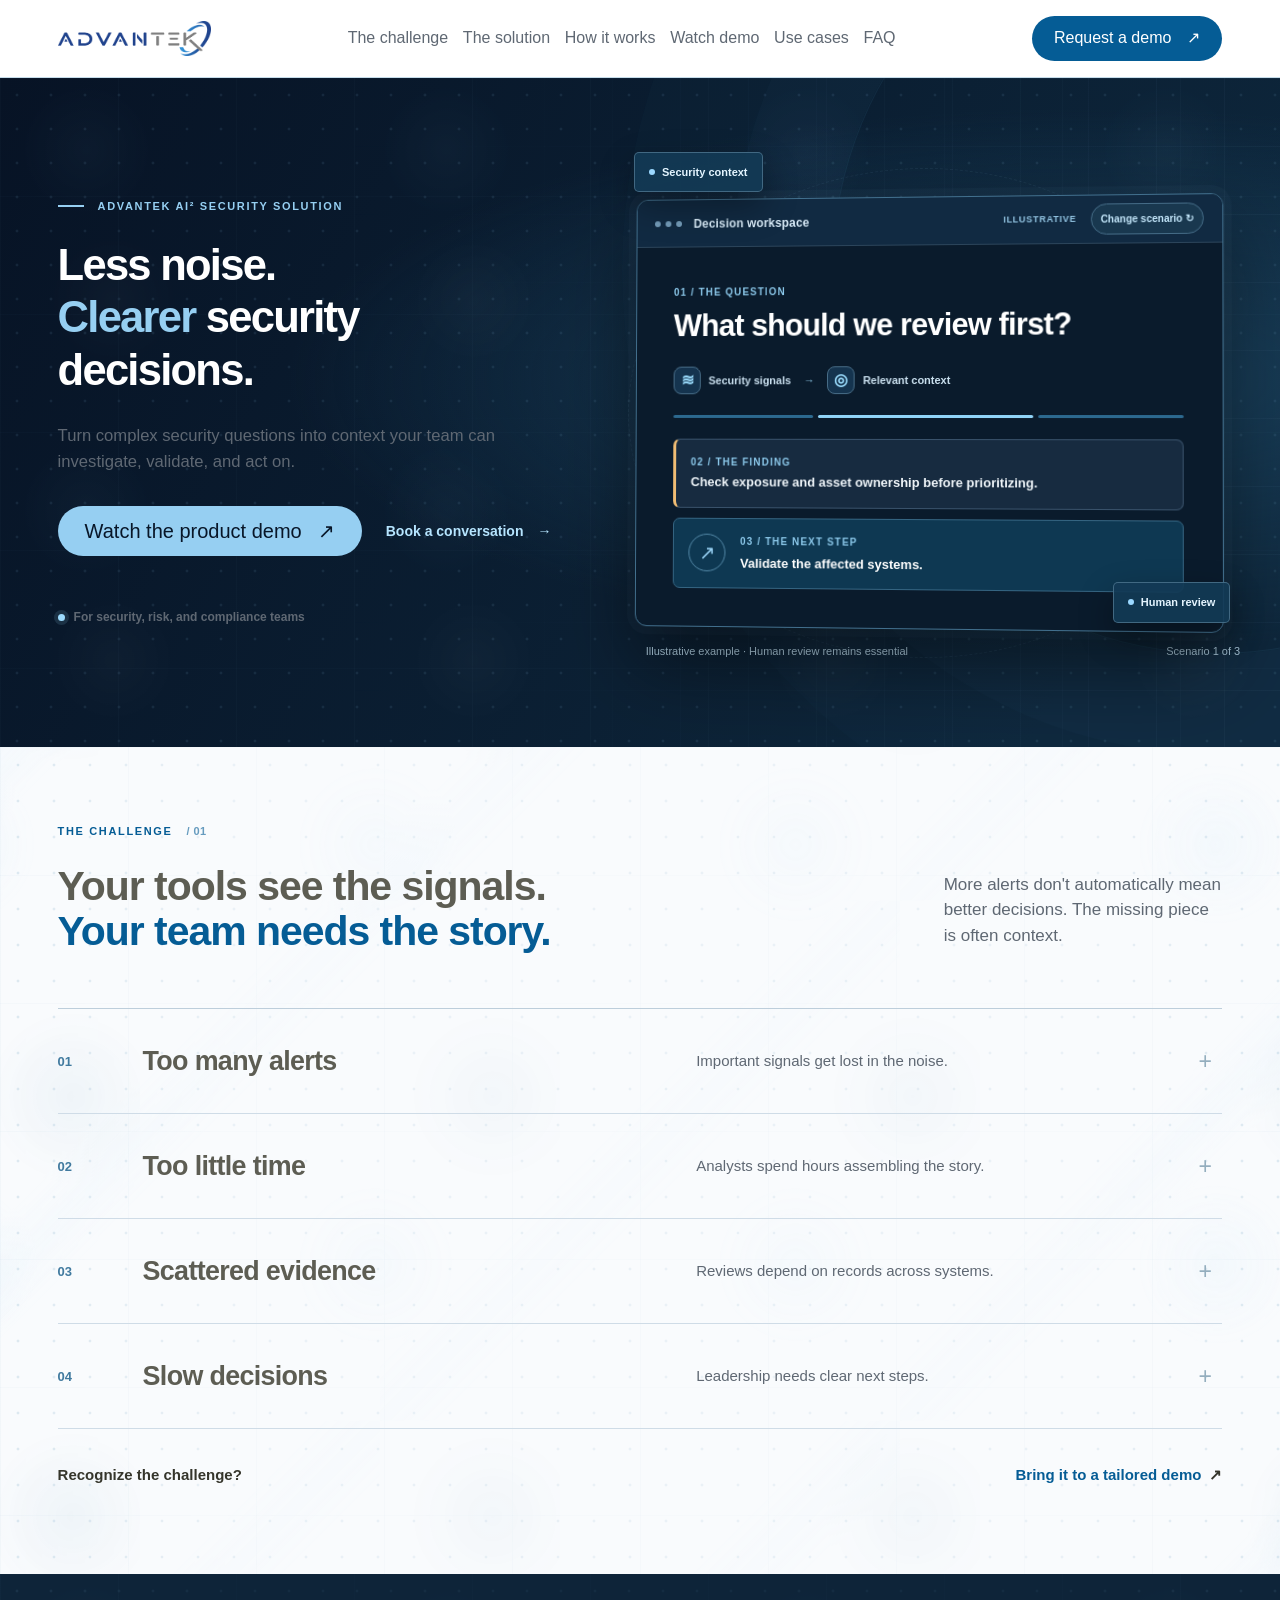
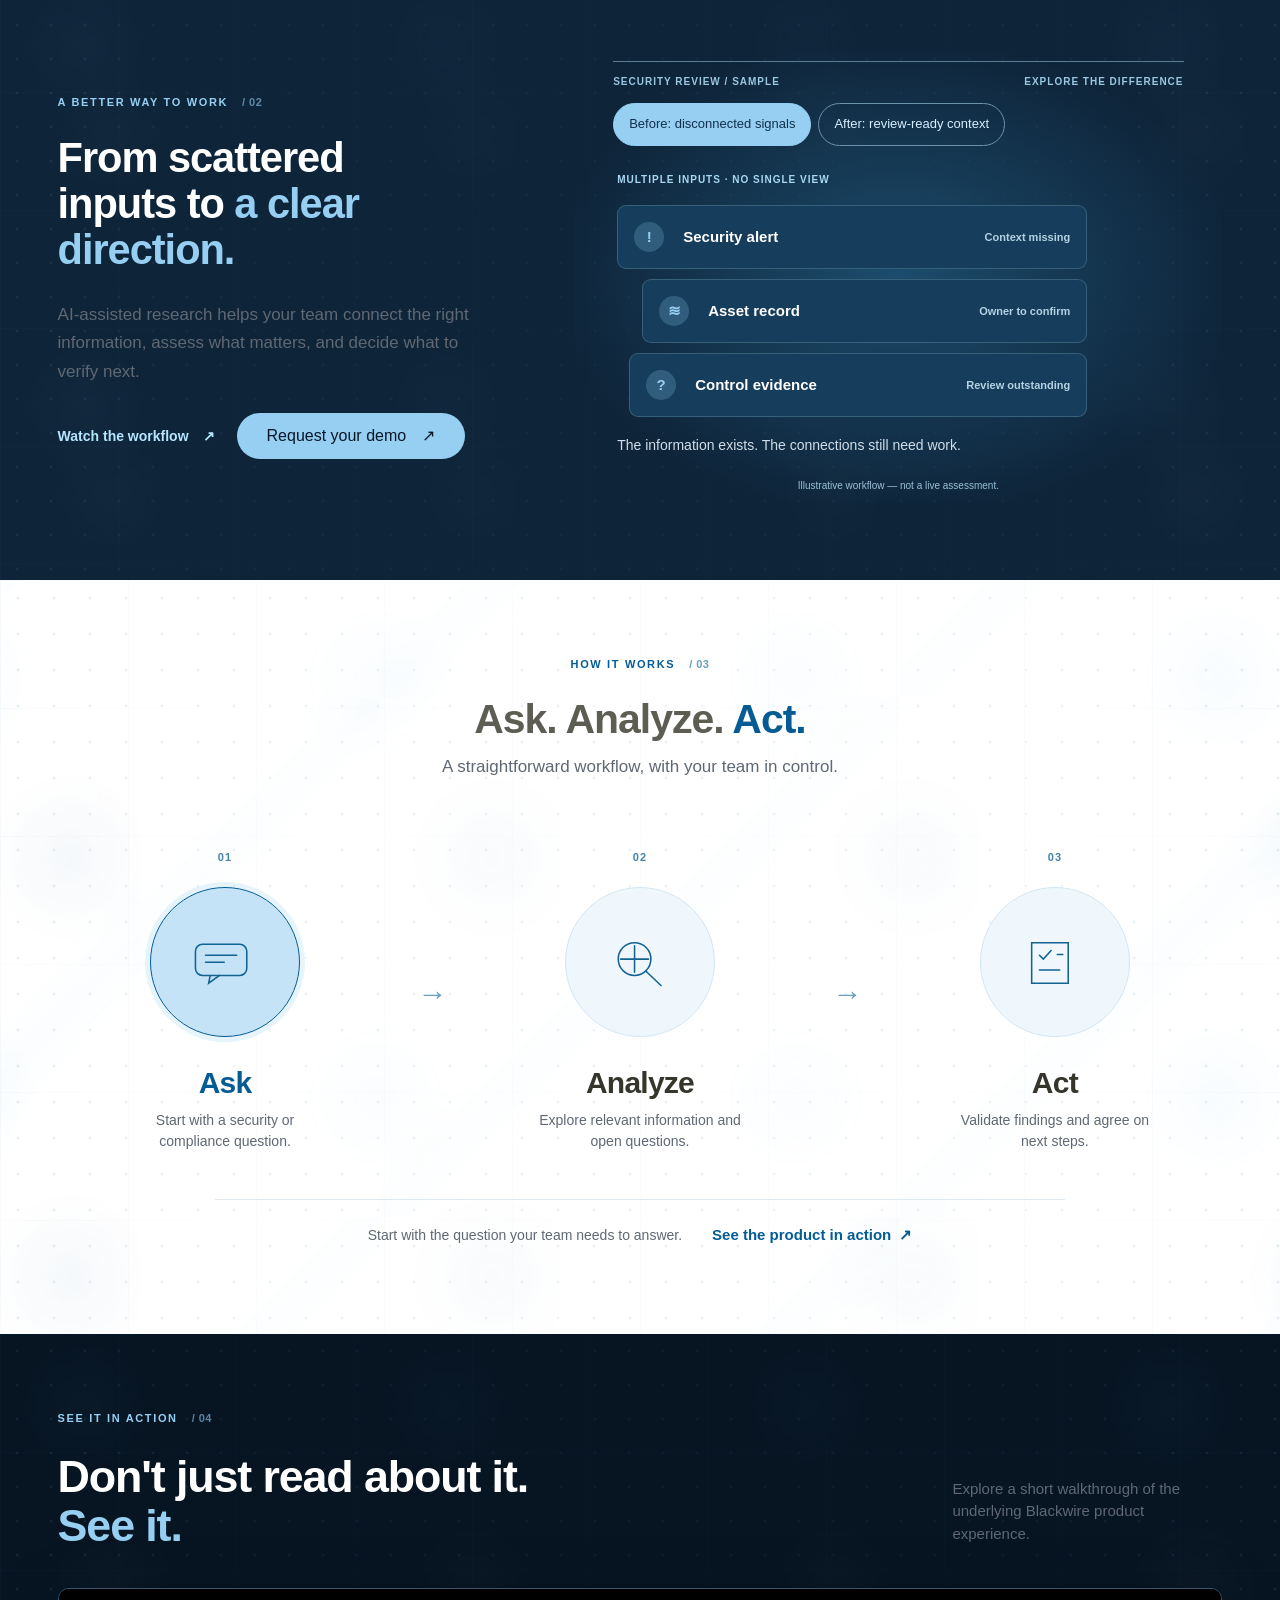
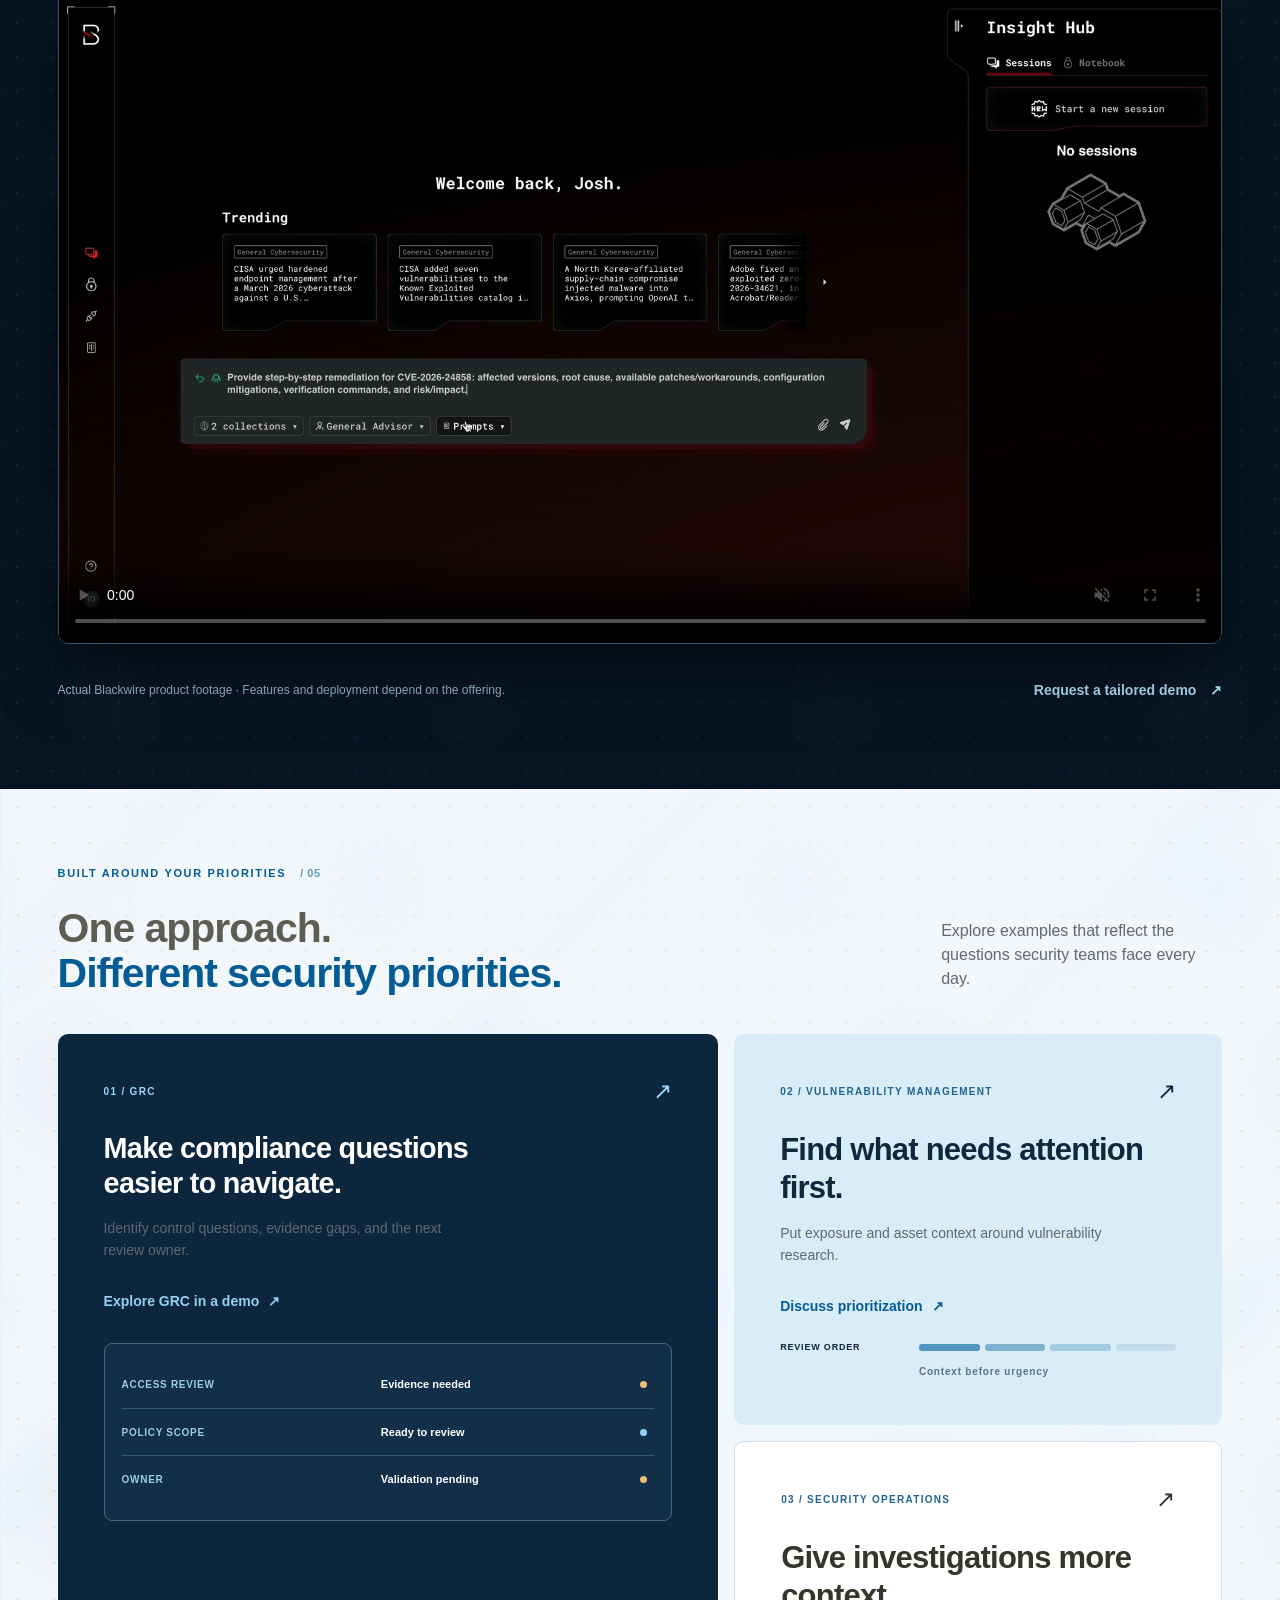
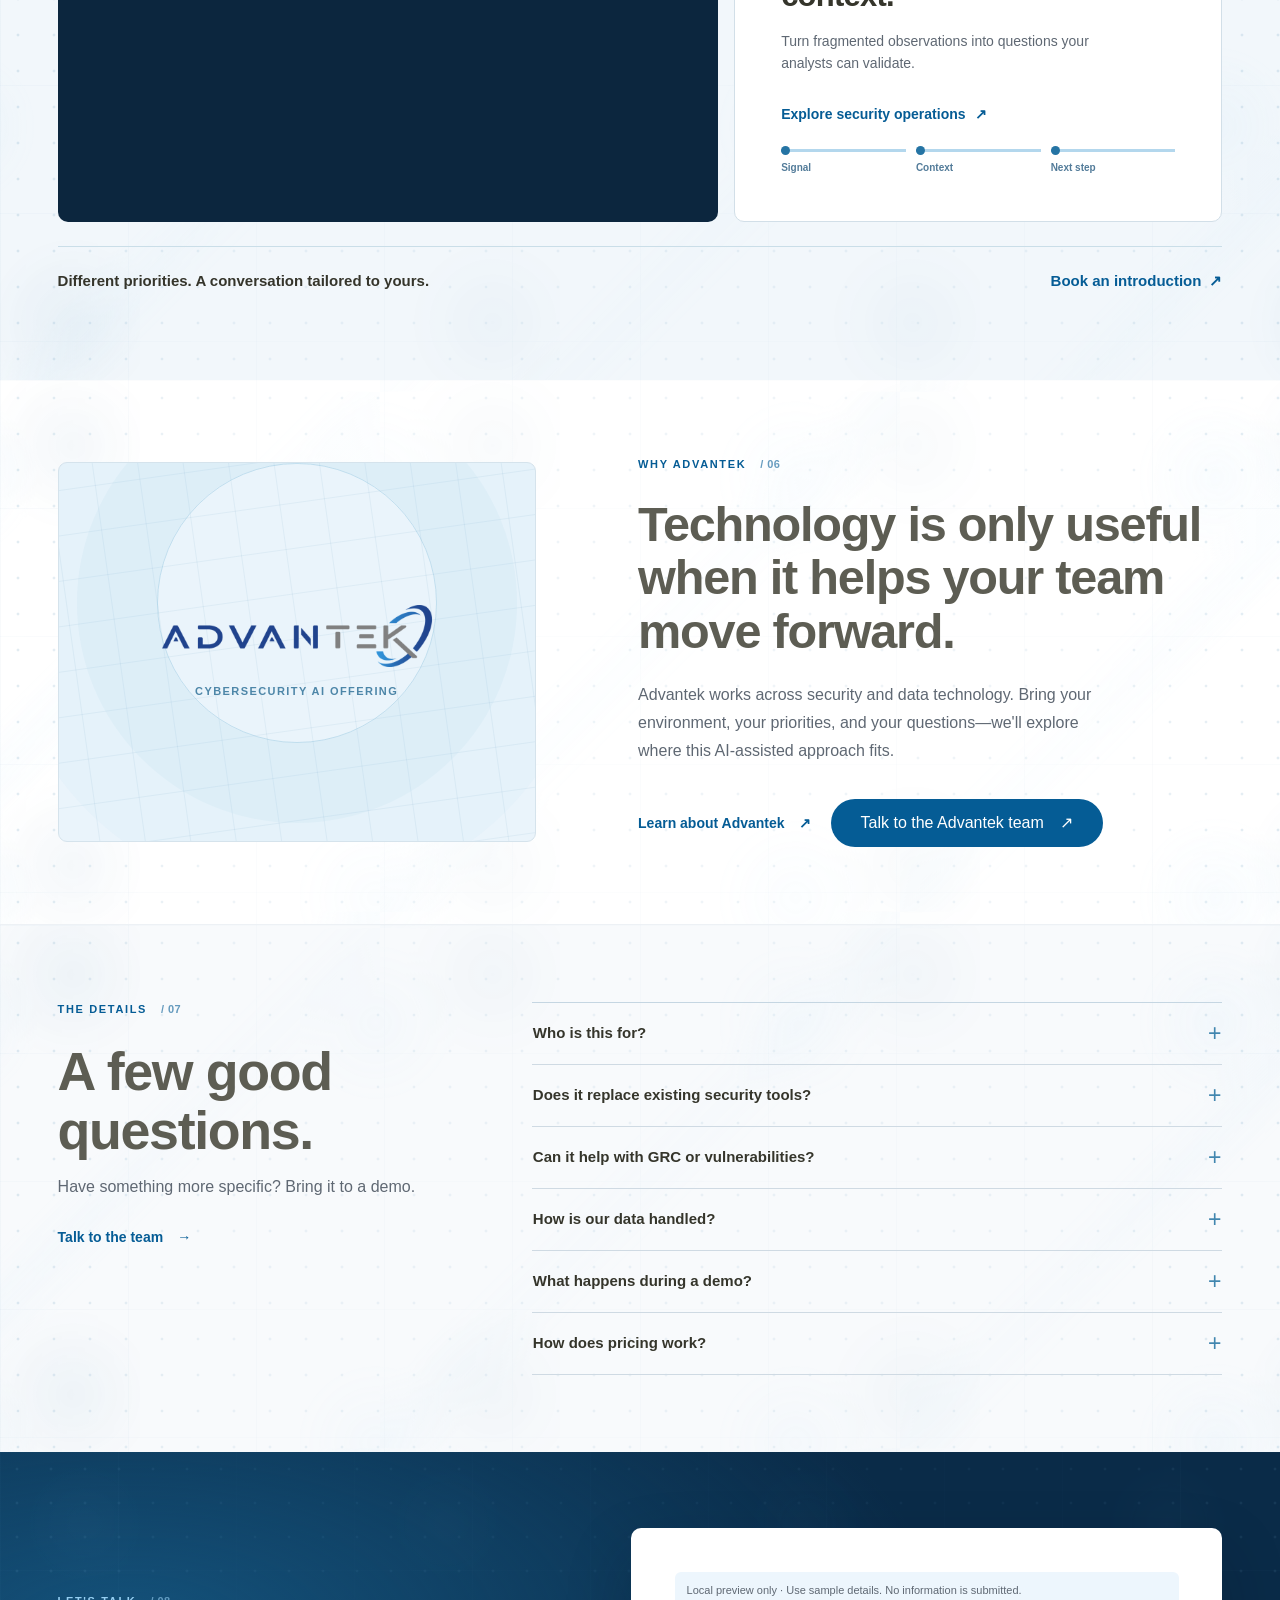
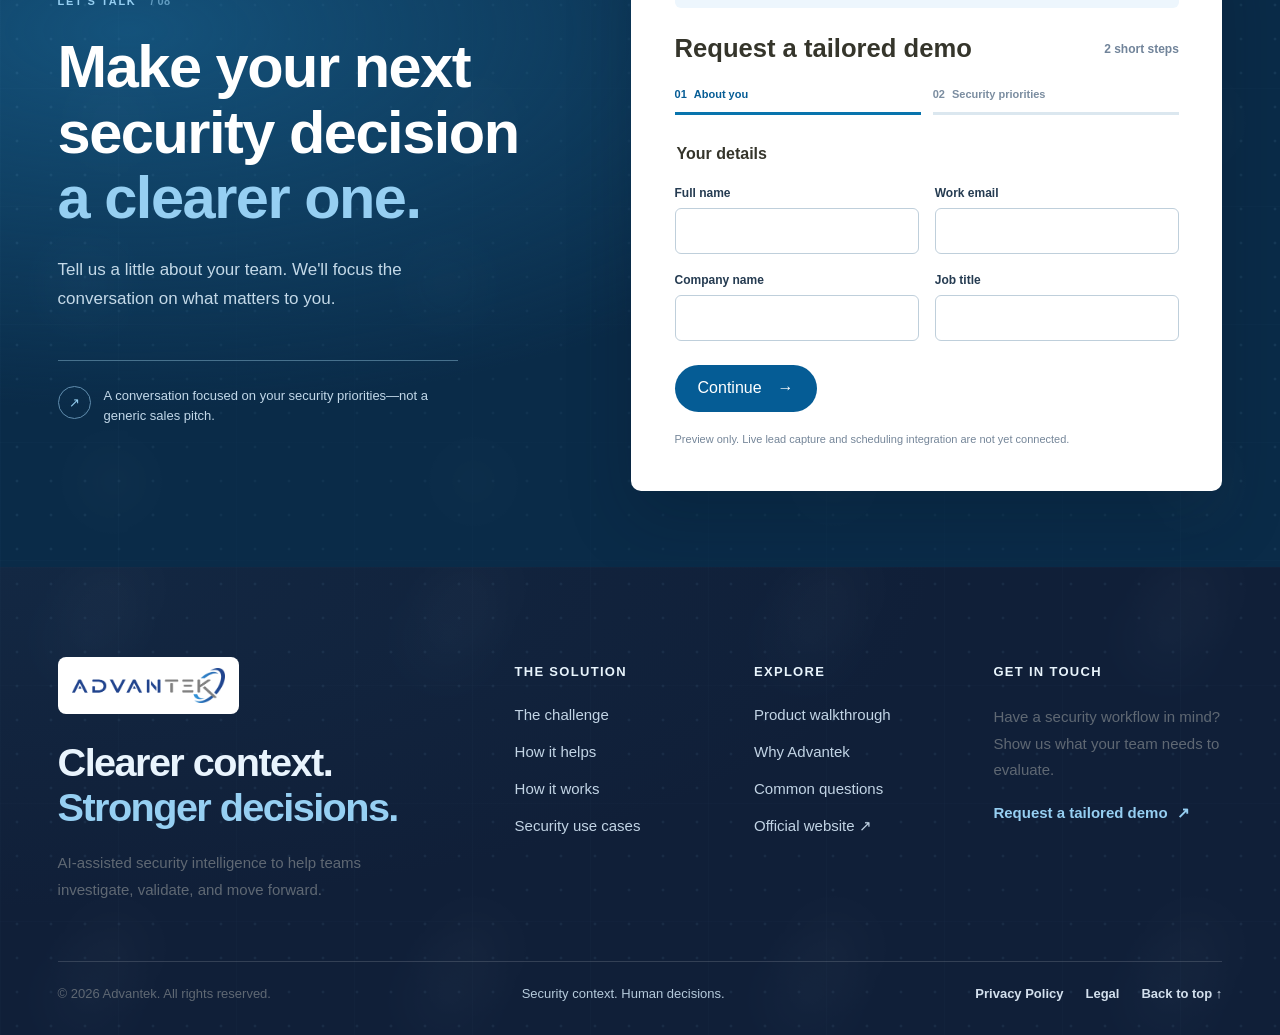
==== index.html @ ca2a2296 "Publish Advantek cybersecurity AI three-step demo funnel" ====
<!doctype html>
<html lang="en">
<head>
  <meta charset="utf-8">
  <meta name="viewport" content="width=device-width, initial-scale=1">
  <meta name="description" content="Explore Advantek Cybersecurity AI: AI-assisted security research, risk prioritization, and decision support for security teams.">
  <meta name="theme-color" content="#055c95">
  <title>Advantek Cybersecurity AI | Clearer Security Decisions</title>
  <link rel="preconnect" href="https://advantekcorp.com">
  <link rel="stylesheet" href="https://advantekcorp.com/wp-content/uploads/elementor/google-fonts/css/quicksand.css?ver=1742470431">
  <link rel="stylesheet" href="https://advantekcorp.com/wp-content/uploads/elementor/google-fonts/css/mulish.css?ver=1742470461">
  <link rel="stylesheet" href="styles.css?v=advantek-booking-v4">
  <script src="hero.js?v=advantek-booking-v4" defer></script>
  <script src="funnel.js?v=advantek-booking-v4" defer></script>
</head>
<body>
  <a class="skip-link" href="#main-content">Skip to content</a>
  <header class="masthead" id="page-top">
    <div class="shell header-inner">
      <a class="brand-link" href="#page-top" aria-label="Advantek Cybersecurity AI home">
        <img src="assets/advantek-logo.png" width="768" height="174" alt="Advantek" class="brand-logo">
      </a>
      <button type="button" class="menu-toggle" aria-label="Open navigation" aria-controls="site-nav" aria-expanded="false">
        <span class="menu-toggle-label">Menu</span><span class="menu-bars" aria-hidden="true"><span></span><span></span></span>
      </button>
      <nav class="site-nav" id="site-nav" aria-label="Main navigation">
        <div class="mobile-nav-heading"><span>EXPLORE ADVANTEK</span><span>AI² SECURITY</span></div>
        <a href="#challenges"><span class="mobile-nav-index" aria-hidden="true">01</span><span class="mobile-nav-text">The challenge</span><span class="mobile-nav-arrow" aria-hidden="true">↗</span></a>
        <a href="#solution"><span class="mobile-nav-index" aria-hidden="true">02</span><span class="mobile-nav-text">The solution</span><span class="mobile-nav-arrow" aria-hidden="true">↗</span></a>
        <a href="#how-it-works"><span class="mobile-nav-index" aria-hidden="true">03</span><span class="mobile-nav-text">How it works</span><span class="mobile-nav-arrow" aria-hidden="true">↗</span></a>
        <a href="#video-walkthrough"><span class="mobile-nav-index" aria-hidden="true">04</span><span class="mobile-nav-text">Watch demo</span><span class="mobile-nav-arrow" aria-hidden="true">↗</span></a>
        <a href="#use-cases"><span class="mobile-nav-index" aria-hidden="true">05</span><span class="mobile-nav-text">Use cases</span><span class="mobile-nav-arrow" aria-hidden="true">↗</span></a>
        <a href="#faq"><span class="mobile-nav-index" aria-hidden="true">06</span><span class="mobile-nav-text">FAQ</span><span class="mobile-nav-arrow" aria-hidden="true">↗</span></a>
        <div class="mobile-nav-footnote">Explore the solution, then talk to our team when you're ready.</div>
      </nav>
      <a class="button button-primary header-cta" href="#demo">Request a demo <span aria-hidden="true">↗</span></a>
    </div>
  </header>

  <main id="main-content">
    <!-- 01: Cinematic editorial hero; only one compact illustrative preview in the entire page -->
    <section class="hero" aria-labelledby="hero-heading">
      <div class="hero-mesh" aria-hidden="true"></div>
      <div class="shell hero-layout">
        <div class="hero-copy">
          <p class="eyebrow eyebrow-light"><span class="eyebrow-rule"></span>ADVANTEK AI² SECURITY SOLUTION</p>
          <h1 id="hero-heading">Less noise.<br><em>Clearer</em> security decisions.</h1>
          <p class="hero-intro">Turn complex security questions into context your team can investigate, validate, and act on.</p>
          <div class="hero-actions">
            <a class="button button-sky" href="#video-walkthrough">Watch the product demo <span aria-hidden="true">↗</span></a>
            <a class="text-link light-link" href="#demo">Book a conversation <span aria-hidden="true">→</span></a>
          </div>
          <div class="hero-bottomline"><span class="signal-dot" aria-hidden="true"></span>For security, risk, and compliance teams</div>
        </div>
        <div class="hero-art" data-auto-cycle="hero" aria-label="Illustrative workflow from a security question to a recommended next action">
          <div class="art-orbit orbit-one" aria-hidden="true"></div><div class="art-orbit orbit-two" aria-hidden="true"></div>
          <div class="floating-tag tag-one"><span class="tiny-circle"></span> Security context</div>
          <div class="floating-tag tag-two"><span class="tiny-circle"></span> Human review</div>
          <div class="hero-interface">
            <div class="interface-top"><span><i></i><i></i><i></i></span><strong>Decision workspace</strong><small>ILLUSTRATIVE</small><button type="button" id="cycle-scenario" class="cycle-scenario" aria-label="Show another sample security scenario">Change scenario <span aria-hidden="true">↻</span></button></div>
            <div class="interface-body">
              <div class="mini-overline">01 / THE QUESTION</div>
              <h2 id="hero-sample-question">What should we review first?</h2>
              <div class="source-row"><span class="source-icon">≋</span><span>Security signals</span><span class="source-arrow">→</span><span class="source-icon">◎</span><span>Relevant context</span></div>
              <div class="analysis-line"><span></span><span></span><span></span></div>
              <div class="finding-box"><span class="mini-overline">02 / THE FINDING</span><p id="hero-sample-finding">Check exposure and asset ownership before prioritizing.</p></div>
              <div class="action-box"><span class="action-symbol">↗</span><span><span class="mini-overline">03 / THE NEXT STEP</span><strong id="hero-sample-action">Validate the affected systems.</strong></span></div>
            </div>
          </div>
          <div class="hero-art-caption"><span>Illustrative example · Human review remains essential</span><span id="scenario-count" aria-live="polite">Scenario 1 of 3</span></div>
        </div>
      </div>
    </section>

    <!-- 02: Typography-led editorial section, zero cards or selectors -->
    <section class="challenge-section section-space" id="challenges" aria-labelledby="challenge-title">
      <div class="shell">
        <div class="section-lead editorial-lead">
          <div><p class="eyebrow">THE CHALLENGE <span class="counter">/ 01</span></p><h2 id="challenge-title">Your tools see the signals.<br><em>Your team needs the story.</em></h2></div>
          <p>More alerts don't automatically mean better decisions. The missing piece is often context.</p>
        </div>
        <div class="challenge-lines" aria-label="Common security challenges">
          <details class="challenge-line">
            <summary class="challenge-summary"><span class="item-index">01</span><h3>Too many alerts</h3><p>Important signals get lost in the noise.</p><span class="line-symbol" aria-hidden="true">+</span></summary>
            <div class="challenge-detail"><strong>What to explore:</strong> Bring related signals and asset context together for analyst review. <a href="#demo">Discuss alert triage <span aria-hidden="true">↗</span></a></div>
          </details>
          <details class="challenge-line">
            <summary class="challenge-summary"><span class="item-index">02</span><h3>Too little time</h3><p>Analysts spend hours assembling the story.</p><span class="line-symbol" aria-hidden="true">+</span></summary>
            <div class="challenge-detail"><strong>What to explore:</strong> Start with a concise research summary so analysts can focus on validation. <a href="#demo">Discuss analyst capacity <span aria-hidden="true">↗</span></a></div>
          </details>
          <details class="challenge-line">
            <summary class="challenge-summary"><span class="item-index">03</span><h3>Scattered evidence</h3><p>Reviews depend on records across systems.</p><span class="line-symbol" aria-hidden="true">+</span></summary>
            <div class="challenge-detail"><strong>What to explore:</strong> Identify missing evidence and the questions to take to control owners. <a href="#demo">Discuss GRC workflows <span aria-hidden="true">↗</span></a></div>
          </details>
          <details class="challenge-line">
            <summary class="challenge-summary"><span class="item-index">04</span><h3>Slow decisions</h3><p>Leadership needs clear next steps.</p><span class="line-symbol" aria-hidden="true">+</span></summary>
            <div class="challenge-detail"><strong>What to explore:</strong> Separate findings, open questions, and recommended follow-up. <a href="#demo">Discuss decision support <span aria-hidden="true">↗</span></a></div>
          </details>
        </div>
        <div class="section-inline-cta"><span>Recognize the challenge?</span><a class="inline-arrow" href="#demo">Bring it to a tailored demo <span aria-hidden="true">↗</span></a></div>
      </div>
    </section>

    <!-- 03: Asymmetric product-story feature with illustration rather than a repeated dashboard -->
    <section class="solution-section section-space" id="solution" aria-labelledby="solution-title">
      <div class="shell solution-grid">
        <div class="solution-copy">
          <p class="eyebrow eyebrow-light">A BETTER WAY TO WORK <span class="counter">/ 02</span></p>
          <h2 id="solution-title">From scattered inputs to <em>a clear direction.</em></h2>
          <p>AI-assisted research helps your team connect the right information, assess what matters, and decide what to verify next.</p>
          <div class="solution-actions"><a href="#video-walkthrough" class="text-link light-link">Watch the workflow <span aria-hidden="true">↗</span></a><a href="#demo" class="button button-sky">Request your demo <span aria-hidden="true">↗</span></a></div>
        </div>
        <div class="solution-visual" data-auto-cycle="comparison" aria-label="Explore an illustrative before-and-after security review">
          <div class="visual-topline"><span class="visual-micro">SECURITY REVIEW / SAMPLE</span><span class="visual-micro">EXPLORE THE DIFFERENCE</span></div>
          <div class="view-switch" role="group" aria-label="Security review illustration">
            <button type="button" class="view-toggle" data-view="before" aria-pressed="true">Before: disconnected signals</button>
            <button type="button" class="view-toggle" data-view="after" aria-pressed="false">After: review-ready context</button>
          </div>
          <div class="compare-scenes" aria-live="polite" aria-atomic="true">
            <div class="compare-scene is-active" data-scene="before">
              <div class="scene-caption">MULTIPLE INPUTS · NO SINGLE VIEW</div>
              <div class="signal-stack" aria-hidden="true">
                <div class="signal-row"><span class="signal-avatar">!</span><span>Security alert</span><small>Context missing</small></div>
                <div class="signal-row"><span class="signal-avatar">≋</span><span>Asset record</span><small>Owner to confirm</small></div>
                <div class="signal-row"><span class="signal-avatar">?</span><span>Control evidence</span><small>Review outstanding</small></div>
              </div>
              <p class="scene-takeaway">The information exists. The connections still need work.</p>
            </div>
            <div class="compare-scene" data-scene="after" hidden>
              <div class="scene-caption">CONTEXT FOR HUMAN REVIEW</div>
              <div class="resolved-stack">
                <span class="resolution-check" aria-hidden="true">✓</span>
                <div><span class="resolution-label">REVIEW PRIORITY / ILLUSTRATIVE</span><strong>Confirm the asset owner and validate exposure.</strong></div>
              </div>
              <div class="review-steps"><span><b>01</b> Establish context</span><span><b>02</b> Verify the finding</span><span><b>03</b> Agree on next action</span></div>
              <p class="scene-takeaway">A focused next step, with your team making the decision.</p>
            </div>
          </div>
          <div class="visual-footnote">Illustrative workflow — not a live assessment.</div>
        </div>
      </div>
    </section>

    <!-- 04: Simple flowing steps, intentionally compact and visually unlike prior sections -->
    <section class="process-section section-space" id="how-it-works" aria-labelledby="process-title">
      <div class="shell">
        <div class="process-header"><p class="eyebrow">HOW IT WORKS <span class="counter">/ 03</span></p><h2 id="process-title">Ask. Analyze. <em>Act.</em></h2><p>A straightforward workflow, with your team in control.</p></div>
        <div class="process-track" data-auto-cycle="process" aria-label="Three steps in an AI-assisted security review">
          <div class="process-step" data-step="01"><button type="button" class="step-select" data-step-select="01" aria-pressed="true" aria-label="Explore step 01"><span class="step-number">01</span><div class="step-visual" aria-hidden="true"><svg viewBox="0 0 90 70" fill="none"><rect x="7" y="12" width="66" height="40" rx="9" stroke="currentColor" stroke-width="2"/><path d="M20 26h40M20 35h24M26 52l-2 10 14-10" stroke="currentColor" stroke-width="2" stroke-linecap="round"/></svg></div></button><h3>Ask</h3><p>Start with a security or compliance question.</p></div>
          <span class="track-connector" aria-hidden="true">→</span>
          <div class="process-step" data-step="02"><button type="button" class="step-select" data-step-select="02" aria-pressed="false" aria-label="Explore step 02"><span class="step-number">02</span><div class="step-visual" aria-hidden="true"><svg viewBox="0 0 90 70" fill="none"><circle cx="38" cy="31" r="21" stroke="currentColor" stroke-width="2"/><path d="M53 47l19 18M20 31h36M38 14v34" stroke="currentColor" stroke-width="2" stroke-linecap="round"/></svg></div></button><h3>Analyze</h3><p>Explore relevant information and open questions.</p></div>
          <span class="track-connector" aria-hidden="true">→</span>
          <div class="process-step" data-step="03"><button type="button" class="step-select" data-step-select="03" aria-pressed="false" aria-label="Explore step 03"><span class="step-number">03</span><div class="step-visual" aria-hidden="true"><svg viewBox="0 0 90 70" fill="none"><path d="M15 10h47v52H15z" stroke="currentColor" stroke-width="2"/><path d="M25 26l5 5 10-11M25 45h26M48 25h7" stroke="currentColor" stroke-width="2" stroke-linecap="round"/></svg></div></button><h3>Act</h3><p>Validate findings and agree on next steps.</p></div>
        </div>
        <div class="process-bottom"><p id="process-detail" aria-live="polite">Start with the question your team needs to answer.</p><a class="inline-arrow" href="#video-walkthrough">See the product in action <span aria-hidden="true">↗</span></a></div>
      </div>
    </section>

    <!-- 05: The real product gets the visual stage; no competing cards -->
    <section class="film-section section-space" id="video-walkthrough" aria-labelledby="film-title">
      <div class="shell film-shell">
        <div class="film-top"><div><p class="eyebrow eyebrow-light">SEE IT IN ACTION <span class="counter">/ 04</span></p><h2 id="film-title">Don't just read about it.<br><em>See it.</em></h2></div><p>Explore a short walkthrough of the underlying Blackwire product experience.</p></div>
        <div class="film-frame">
          <video id="workflow-film" poster="assets/blackwire-walkthrough-poster.jpg" playsinline muted preload="metadata" controls aria-label="Blackwire product walkthrough">
            <source src="assets/blackwire-workflow-preview.mp4" type="video/mp4">
            Your browser does not support HTML video.
          </video>
          <button type="button" class="film-play" aria-controls="workflow-film" aria-label="Play product walkthrough"><span aria-hidden="true">▶</span> Play walkthrough</button>
        </div>
        <div class="film-bottom"><span>Actual Blackwire product footage · Features and deployment depend on the offering.</span><a href="#demo" class="text-link light-link">Request a tailored demo <span aria-hidden="true">↗</span></a></div>
      </div>
    </section>

    <!-- 06: Bento use-case mosaics, no tab switching or duplicated reports -->
    <section class="use-cases-section section-space" id="use-cases" aria-labelledby="use-cases-title">
      <div class="shell">
        <div class="use-header"><div><p class="eyebrow">BUILT AROUND YOUR PRIORITIES <span class="counter">/ 05</span></p><h2 id="use-cases-title">One approach.<br><em>Different security priorities.</em></h2></div><p>Explore examples that reflect the questions security teams face every day.</p></div>
        <div class="use-bento">
          <article class="use-tile use-tile-feature">
            <div class="tile-heading"><span class="tile-index">01 / GRC</span><span class="tile-symbol" aria-hidden="true">↗</span></div>
            <h3>Make compliance questions easier to navigate.</h3>
            <p>Identify control questions, evidence gaps, and the next review owner.</p>
            <a class="tile-cta" href="#demo" data-priority="GRC and compliance">Explore GRC in a demo <span aria-hidden="true">↗</span></a><div class="tile-graphic control-graphic" aria-hidden="true"><div><span>ACCESS REVIEW</span><b>Evidence needed</b><i class="control-dot amber"></i></div><div><span>POLICY SCOPE</span><b>Ready to review</b><i class="control-dot blue"></i></div><div><span>OWNER</span><b>Validation pending</b><i class="control-dot amber"></i></div></div>
          </article>
          <article class="use-tile use-tile-secondary">
            <div class="tile-heading"><span class="tile-index">02 / VULNERABILITY MANAGEMENT</span><span class="tile-symbol" aria-hidden="true">↗</span></div>
            <h3>Find what needs attention first.</h3>
            <p>Put exposure and asset context around vulnerability research.</p>
            <a class="tile-cta" href="#demo" data-priority="Vulnerability management">Discuss prioritization <span aria-hidden="true">↗</span></a><div class="risk-spectrum" aria-hidden="true"><span>REVIEW ORDER</span><div><i></i><i></i><i></i><i></i></div><small>Context before urgency</small></div>
          </article>
          <article class="use-tile use-tile-tertiary">
            <div class="tile-heading"><span class="tile-index">03 / SECURITY OPERATIONS</span><span class="tile-symbol" aria-hidden="true">↗</span></div>
            <h3>Give investigations more context.</h3>
            <p>Turn fragmented observations into questions your analysts can validate.</p>
            <a class="tile-cta" href="#demo" data-priority="Security operations">Explore security operations <span aria-hidden="true">↗</span></a><div class="timeline-graphic" aria-hidden="true"><span></span><span></span><span></span><strong>Signal</strong><strong>Context</strong><strong>Next step</strong></div>
          </article>
        </div>
        <div class="use-case-footer"><span>Different priorities. A conversation tailored to yours.</span><a class="inline-arrow" href="#demo">Book an introduction <span aria-hidden="true">↗</span></a></div>
      </div>
    </section>

    <!-- 07: Brand-led proof without invented testimonials -->
    <section class="advantek-section section-space" id="about" aria-labelledby="about-title">
      <div class="shell about-layout">
        <div class="about-brand-panel"><div class="about-brand-decoration" aria-hidden="true"></div><img src="assets/advantek-logo.png" width="768" height="174" alt="Advantek"><span>Cybersecurity AI offering</span></div>
        <div class="about-copy"><p class="eyebrow">WHY ADVANTEK <span class="counter">/ 06</span></p><h2 id="about-title">Technology is only useful when it helps your team move forward.</h2><p>Advantek works across security and data technology. Bring your environment, your priorities, and your questions—we'll explore where this AI-assisted approach fits.</p><a class="text-link" href="https://advantekcorp.com/">Learn about Advantek <span aria-hidden="true">↗</span></a><a class="button button-primary about-demo" href="#demo">Talk to the Advantek team <span aria-hidden="true">↗</span></a></div>
      </div>
    </section>

    <!-- 08: Short objection-handling FAQ -->
    <section class="faq-section section-space" id="faq" aria-labelledby="faq-title">
      <div class="shell faq-layout">
        <div class="faq-intro"><p class="eyebrow">THE DETAILS <span class="counter">/ 07</span></p><h2 id="faq-title">A few good questions.</h2><p>Have something more specific? Bring it to a demo.</p><a class="text-link" href="#demo">Talk to the team <span aria-hidden="true">→</span></a></div>
        <div class="faq-questions">
          <details><summary>Who is this for?<span aria-hidden="true">+</span></summary><p>Security, IT, risk, and compliance teams looking for AI-assisted research and decision support.</p></details>
          <details><summary>Does it replace existing security tools?<span aria-hidden="true">+</span></summary><p>The offering is designed to support people reviewing security information, not simply replace their existing tools. Specific integrations and workflows should be confirmed with Advantek.</p></details>
          <details><summary>Can it help with GRC or vulnerabilities?<span aria-hidden="true">+</span></summary><p>These are relevant evaluation scenarios. A demo can show the available capabilities and what your team would need to validate.</p></details>
          <details><summary>How is our data handled?<span aria-hidden="true">+</span></summary><p>Data handling, deployment options, and contractual safeguards depend on the proposed configuration. Ask Advantek for the specifics during your evaluation.</p></details>
          <details><summary>What happens during a demo?<span aria-hidden="true">+</span></summary><p>We'll discuss your priorities, walk through a relevant product experience, and identify the next steps for your environment.</p></details>
          <details><summary>How does pricing work?<span aria-hidden="true">+</span></summary><p>Contact Advantek for pricing based on your requirements and deployment needs.</p></details>
        </div>
      </div>
    </section>

    <!-- 09: Lead conversion. Preserve original field names, two steps, and preview scheduling behavior -->
    <section class="demo-section section-space" id="demo" aria-labelledby="demo-title">
      <div class="shell demo-layout">
        <div class="demo-copy"><p class="eyebrow eyebrow-light">LET'S TALK <span class="counter">/ 08</span></p><h2 id="demo-title">Make your next security decision <em>a clearer one.</em></h2><p>Tell us a little about your team. We'll focus the conversation on what matters to you.</p><div class="demo-assurance"><span class="assurance-icon" aria-hidden="true">↗</span><span>A conversation focused on your security priorities—not a generic sales pitch.</span></div></div>
        <form id="qualification-form" class="qualification-form" method="post" novalidate>
          <p class="preview-notice" id="preview-notice">Local preview only · Use sample details. No information is submitted.</p>
          <div class="form-top"><strong>Request a tailored demo</strong><span>2 short steps</span></div>
          <ol class="form-steps" aria-label="Form progress"><li aria-current="step">01 <span>About you</span></li><li>02 <span>Security priorities</span></li></ol>
          <p class="sr-only" id="form-progress" aria-live="polite">Step 1 of 2: About you</p>
          <fieldset id="contact-step">
            <legend>Your details</legend>
            <div class="form-grid">
              <div><label for="full-name">Full name</label><input id="full-name" name="full_name" autocomplete="name" required maxlength="120"></div>
              <div><label for="work-email">Work email</label><input id="work-email" name="work_email" type="email" autocomplete="email" required maxlength="254"></div>
              <div><label for="company">Company name</label><input id="company" name="company" autocomplete="organization" required maxlength="160"></div>
              <div><label for="job-title">Job title</label><input id="job-title" name="job_title" autocomplete="organization-title" required maxlength="120"></div>
            </div>
          </fieldset>
          <button type="button" id="form-next-step" class="button button-primary form-submit">Continue <span aria-hidden="true">→</span></button>
          <fieldset id="organization-step" hidden disabled>
            <legend>What matters to your team?</legend>
            <div class="form-grid">
              <div><label for="company_size">Company size</label><select id="company_size" name="company_size" required><option value="">Select one</option><option>50–99 employees</option><option>100–499 employees</option><option>500–1,999 employees</option><option>2,000+ employees</option></select></div>
              <div><label for="priority">Biggest cybersecurity challenge</label><select id="priority" name="priority" required><option value="">Select one</option><option>Vulnerability management</option><option>GRC and compliance</option><option>Security operations</option><option>Executive risk visibility</option><option>Other</option></select></div>
              <div><label for="timeline">Evaluation timeline</label><select id="timeline" name="timeline" required><option value="">Select one</option><option>Immediately</option><option>Within 1–3 months</option><option>Within 3–6 months</option><option>Just researching</option></select></div>
              <div><label for="role">Your role</label><select id="role" name="role" required><option value="">Select one</option><option>IT/security leadership</option><option>GRC/compliance</option><option>Business leadership</option><option>Other</option></select></div>
              <div><label for="phone">Business phone <span>(optional)</span></label><input id="phone" name="phone" type="tel" autocomplete="tel" maxlength="40"></div>
              <div><label for="website">Company website <span>(optional)</span></label><input id="website" name="website" type="url" autocomplete="url" placeholder="https://example.com" maxlength="300"></div>
            </div>
            <div class="form-actions"><button type="button" id="form-back" class="back-link">← Back</button><button type="submit" class="button button-primary form-submit">Continue to scheduling <span aria-hidden="true">→</span></button></div>
          </fieldset>
          <p class="form-footnote">Preview only. Live lead capture and scheduling integration are not yet connected.</p>
          <noscript><p>Please enable JavaScript to use this preview form.</p></noscript>
        </form>
      </div>
    </section>
  </main>

  <!-- Mobile/tablet only: persistent conversion action outside the page header. -->
  <div class="mobile-demo-dock" id="mobile-demo-dock">
    <a href="#demo" class="mobile-demo-button" aria-label="Request a tailored demo">
      <span>Request a demo</span>
      <span class="mobile-demo-icon" aria-hidden="true">↗</span>
    </a>
  </div>

  <footer class="site-footer" id="site-footer" aria-label="Advantek footer">
    <div class="shell footer-main">
      <div class="footer-identity">
        <a class="footer-logo-link" href="#page-top" aria-label="Advantek — back to top"><img src="assets/advantek-logo.png" width="768" height="174" alt="Advantek"></a>
        <p class="footer-promise">Clearer context.<br><em>Stronger decisions.</em></p>
        <p class="footer-description">AI-assisted security intelligence to help teams investigate, validate, and move forward.</p>
      </div>
      <nav class="footer-column" aria-label="Explore the solution">
        <h2>THE SOLUTION</h2>
        <a href="#challenges">The challenge</a>
        <a href="#solution">How it helps</a>
        <a href="#how-it-works">How it works</a>
        <a href="#use-cases">Security use cases</a>
      </nav>
      <nav class="footer-column" aria-label="Explore Advantek">
        <h2>EXPLORE</h2>
        <a href="#video-walkthrough">Product walkthrough</a>
        <a href="#about">Why Advantek</a>
        <a href="#faq">Common questions</a>
        <a href="https://advantekcorp.com/">Official website <span aria-hidden="true">↗</span></a>
      </nav>
      <div class="footer-column footer-contact">
        <h2>GET IN TOUCH</h2>
        <p>Have a security workflow in mind? Show us what your team needs to evaluate.</p>
        <a class="footer-contact-link" href="#demo">Request a tailored demo <span aria-hidden="true">↗</span></a>
      </div>
    </div>
    <div class="shell footer-bottom">
      <span>© 2026 Advantek. All rights reserved.</span>
      <span class="footer-bottom-note">Security context. Human decisions.</span>
      <div class="footer-legal"><a href="https://advantekcorp.com/privacy-policy/">Privacy Policy</a><a href="https://advantekcorp.com/legal/">Legal</a><a href="#page-top">Back to top ↑</a></div>
    </div>
  </footer>
</body>
</html>
---- styles.css ----
/* Advantek Cybersecurity AI — deliberately compact, single-pass design system. */
:root {
  --navy: #081628;
  --navy-2: #0e2439;
  --navy-3: #133450;
  --ink: #35352B;
  --muted: #5f6873;
  --blue: #055c95;
  --blue-hover: #044b7d;
  --sky: #96cff2;
  --line: #D3D3D3;
  --paper: #f5f7fa;
  --ice: #C5E3F6;
  --white: #fff;
  --font-head: Quicksand, sans-serif;
  --font-body: Mulish, sans-serif;
  --ease: cubic-bezier(.2,.65,.25,1);
}
*, *::before, *::after { box-sizing: border-box; }
html { scroll-padding-top: 6rem; }
body { margin: 0; min-width: 320px; color: var(--ink); background: var(--white); font-family: var(--font-body); font-size: 15px; line-height: 1.5; -webkit-font-smoothing: antialiased; }
body::before {
  content: "";
  position: fixed;
  inset: 0;
  z-index: -2;
  pointer-events: none;
  background:
    radial-gradient(circle at 10% 12%, rgba(150,207,242,.14), transparent 22%),
    radial-gradient(circle at 88% 26%, rgba(5,92,149,.12), transparent 24%),
    radial-gradient(circle at 78% 78%, rgba(150,207,242,.10), transparent 20%),
    linear-gradient(180deg, #fbfdff 0%, #f3f8fc 100%);
}
body::after {
  content: "";
  position: fixed;
  inset: 0;
  z-index: -1;
  pointer-events: none;
  opacity: .45;
  background-image:
    radial-gradient(circle, rgba(5,92,149,.16) 1px, transparent 1.6px),
    linear-gradient(90deg, rgba(5,92,149,.05) 1px, transparent 1px),
    linear-gradient(rgba(5,92,149,.04) 1px, transparent 1px),
    linear-gradient(120deg, transparent 0 42%, rgba(150,207,242,.10) 49%, transparent 56%),
    linear-gradient(60deg, transparent 0 38%, rgba(5,92,149,.06) 50%, transparent 62%);
  background-size: 28px 28px, 112px 112px, 112px 112px, 420px 420px, 520px 520px;
  background-position: 0 0, 0 0, 0 0, -80px 40px, calc(100% + 60px) 20%;
  mask-image: linear-gradient(180deg, rgba(0,0,0,.9), rgba(0,0,0,.8));
}
main { position: relative; z-index: 0; }
a { color: inherit; }
button, input, select { font: inherit; }
button { cursor: pointer; }
img, svg, video { max-width: 100%; }
h1,h2,h3,p { margin-top: 0; }
h1,h2,h3 { font-family: var(--font-head); letter-spacing: -.025em; }
h1,h2 { line-height: 1.1; }
h3 { line-height: 1.22; }
[hidden] { display: none !important; }
:focus-visible { outline: 3px solid #30a9ee; outline-offset: 4px; }
.sr-only { position: absolute !important; width: 1px; height: 1px; padding: 0; margin: -1px; overflow: hidden; clip: rect(0,0,0,0); white-space: nowrap; border: 0; }
.skip-link { position: fixed; z-index: 100; top: -80px; left: 15px; background: white; color: var(--navy); padding: 10px 15px; border-radius: 8px; }
.skip-link:focus { top: 10px; }
.shell { width: min(1260px, calc(100% - clamp(36px, 9vw, 144px))); margin-inline: auto; }
.section-space { padding-block: clamp(64px, 6vw, 100px); }
.eyebrow { display: flex; align-items: center; gap: 14px; color: var(--blue); text-transform: uppercase; letter-spacing: .15em; font: 800 11px/1.4 var(--font-body); margin-bottom: 25px; }
.eyebrow-light { color: var(--sky); }
.counter { font-weight: 700; letter-spacing: .04em; opacity: .6; }
.eyebrow-rule { width: 26px; height: 2px; background: currentColor; }
h2 { font-size: clamp(30px, 3.2vw, 43px); font-weight: 600; color: #5d5d53; }
h2 em, h1 em { font-style: normal; color: #4389b4; }
.text-link { display: inline-flex; align-items: center; gap: 14px; min-height: 44px; font-weight: 800; font-size: 14px; color: var(--blue); text-decoration: none; }
.text-link span { transition: transform .2s var(--ease); }
.text-link:hover span { transform: translate(3px,-3px); }
.text-link:hover { text-decoration: underline; text-underline-offset: 5px; }
.light-link { color: #b6e5ff; }
.button { display: inline-flex; align-items: center; justify-content: center; gap: 16px; min-height: 48px; padding: 12px 30px; border: 0; border-radius: 50px; text-decoration: none; font-weight: 500; font-size: 16px; line-height: 1.3; transition: background .2s var(--ease), transform .2s var(--ease), box-shadow .2s var(--ease); }
.button:hover { transform: translateY(-2px); }
.button-primary { background: var(--blue); color: white; }
.button-primary:hover { background: var(--blue-hover); box-shadow: 0 10px 24px #06588b28; }
.button-sky { background: var(--sky); color: var(--navy); }
.button-sky:hover { background: #c3e9ff; box-shadow: 0 10px 28px #90d9ff25; }

/* Header: quiet, compact, visibly separate from the content */
.masthead { position: sticky; top: 0; z-index: 30; height: 78px; background: #fffffffa; backdrop-filter: blur(16px); border-bottom: 1px solid #c6ddeb; }
.header-inner { display: flex; align-items: center; height: 100%; gap: clamp(14px, 2vw, 30px); }
.brand-link { display: inline-flex; flex-shrink: 0; align-items: center; }
.brand-logo { display: block; width: clamp(145px, 12vw, 182px); height: auto; }
.site-nav { display: flex; align-items: center; justify-content: center; gap: clamp(10px, 1.4vw, 22px); margin-left: auto; }
.site-nav a { font-size: 15px; line-height: 1.3; text-decoration: none; font-weight: 500; white-space: nowrap; color: #5f6873; transition: color .2s; }
.site-nav a:hover,.site-nav a[aria-current="location"] { color: var(--blue); }
.mobile-demo-link { display: none; }
.header-cta { margin-left: auto; white-space: nowrap; font-size: 15px; min-height: 44px; padding-inline: 22px; }
.menu-toggle { display: none; align-items: center; justify-content: center; gap: 10px; border: 1px solid var(--line); background: white; color: var(--navy); min-height: 44px; padding: 9px 12px; border-radius: 6px; font-size: 13px; font-weight: 800; }
.menu-bars { display: grid; gap: 4px; width: 18px; }
.menu-bars span { display: block; height: 2px; background: currentColor; }

/* Hero: cinematic, one product-focused illustration */
.hero { position: relative; isolation: isolate; overflow: hidden; color: white; background: radial-gradient(ellipse at 85% 45%, #183e59 0%, transparent 52%), linear-gradient(120deg, #071325, #0d263b 85%); }
.hero::before { content: ""; position: absolute; inset: 0; z-index: -1; background-image: linear-gradient(#acdfff0a 1px, transparent 1px), linear-gradient(90deg, #acdfff0a 1px, transparent 1px); background-size: 68px 68px; mask-image: linear-gradient(90deg,transparent 24%,black 100%); pointer-events: none; }
.hero-mesh { position: absolute; width: 60vw; height: 60vw; right: -25vw; top: -15vw; border-radius: 50%; border: 1px solid #63b0dc16; box-shadow: 0 0 0 100px #63b0dc05, 0 0 0 210px #63b0dc04; pointer-events: none; }
.hero-layout { display: grid; grid-template-columns: minmax(0, .92fr) minmax(0, 1.08fr); align-items: center; gap: clamp(30px, 5vw, 82px); min-height: min(660px, calc(100svh - 78px)); padding-block: clamp(62px, 7vw, 94px); }
.hero-copy { position: relative; z-index: 2; }
.hero h1 { max-width: 640px; margin: 0 0 27px; font-size: clamp(40px, 3.4vw, 54px); line-height: 1.2; font-weight: 800; letter-spacing: -.04em; }
.hero h1 em { color: var(--sky); }
.hero-intro { max-width: 455px; font-size: clamp(15px,1.3vw,18px); line-height: 1.55; color: #d3e6f1; margin-bottom: 32px; }
.hero-actions { display: flex; flex-wrap: wrap; align-items: center; gap: 15px 24px; }
.hero-actions .button { font-size: clamp(17px,1.65vw,20px); padding: 12px 27px; }
.hero-bottomline { margin-top: 52px; display: flex; align-items: center; gap: 9px; color: #acc9dc; font-size: 12px; font-weight: 700; }
.signal-dot { width: 7px; height: 7px; background: #9cdbfe; border-radius: 50%; box-shadow: 0 0 0 4px #9cdbfe20; }
.hero-art { min-width: 0; position: relative; min-height: 490px; display: grid; place-items: center; isolation: isolate; }
.art-orbit { position: absolute; inset: 9%; border-radius: 50%; border: 1px solid #a4dafa1b; pointer-events: none; }
.orbit-two { inset: 0; border-style: dashed; border-color: #a4dafa12; }
.hero-interface { position: relative; z-index: 2; width: min(100%, 590px); transform: perspective(1600px) rotateY(-5deg) rotateX(1deg); border: 1px solid #42708e; border-radius: 12px; background: #0a1b2c; box-shadow: 0 38px 80px #0007, 0 0 0 8px #badfff08; overflow: hidden; }
.interface-top { min-height: 48px; display: flex; align-items: center; gap: 12px; border-bottom: 1px solid #2c455b; background: #112a42; padding-inline: 18px; }
.interface-top > span { display: flex; gap: 5px; }
.interface-top i { display: block; width: 6px; height: 6px; background: #739bb8; border-radius: 50%; }
.interface-top strong { font-size: 12px; color: #dceefb; letter-spacing: .015em; }
.interface-top small { font-size: 9px; color: #94c6e4; font-weight: 800; letter-spacing: .08em; margin-left: auto; }
.interface-body { padding: clamp(22px, 4vw, 38px); }
.mini-overline { display: block; font: 800 10px/1.5 var(--font-body); color: #8cc9eb; letter-spacing: .12em; }
.interface-body h2 { color: white; font-size: clamp(23px, 2.4vw, 34px); letter-spacing: -.025em; margin: 10px 0 24px; }
.source-row { display: flex; flex-wrap: wrap; align-items: center; gap: 8px; font-size: 11px; font-weight: 800; color: #cce2f1; }
.source-icon { display: inline-grid; place-items: center; width: 28px; height: 28px; font-size: 16px; border: 1px solid #486d87; border-radius: 8px; background: #15344f; color: #9cdeff; }
.source-arrow { color: #8bc4e3; padding-inline: 5px; }
.analysis-line { display: flex; gap: 5px; margin-block: 21px; }
.analysis-line span { height: 3px; border-radius: 3px; background: #2c698f; flex: 1; }
.analysis-line span:nth-child(2) { background: #90d4f8; flex: 1.5; }
.finding-box { border: 1px solid #39526b; border-left: 3px solid #f1bd74; border-radius: 7px; background: #172b40; padding: 15px; margin-bottom: 10px; }
.finding-box p { color: #f0f6fa; font-size: 13px; line-height: 1.45; font-weight: 700; margin: 4px 0 0; }
.action-box { display: flex; align-items: center; gap: 15px; border: 1px solid #356582; border-radius: 7px; background: #0e3852; padding: 15px; }
.action-box strong { display: block; font-size: 13px; color: white; margin-top: 5px; }
.action-symbol { color: var(--sky); display: grid; place-items: center; border: 1px solid #5388a7; width: 38px; height: 38px; border-radius: 50%; font-size: 20px; flex-shrink: 0; }
.floating-tag { position: absolute; z-index: 3; display: flex; align-items: center; gap: 7px; border: 1px solid #729bb47d; border-radius: 5px; background: #133a55ea; box-shadow: 0 14px 35px #0005; padding: 11px 14px; font-size: 11px; font-weight: 800; color: #e4f5ff; }
.tag-one { top: 17px; left: -15px; }
.tag-two { right: -8px; bottom: 35px; }
.tiny-circle { width: 6px; height: 6px; border-radius: 50%; background: #9bd8ff; }
.hero-art-caption { position: absolute; bottom: -2px; left: 3%; color: #90bbd6; font-size: 11px; }

/* Challenges: text-only journal columns, ruled rows, no panels */
.challenge-section { background: #f9fbfd; }
.editorial-lead { display: grid; grid-template-columns: minmax(0, 1.5fr) minmax(0, .5fr); gap: 50px; align-items: end; margin-bottom: 54px; }
.editorial-lead h2 { margin: 0; max-width: 870px; }
.editorial-lead h2 em { color: var(--blue); }
.editorial-lead > p { font-size: 17px; color: var(--muted); margin-bottom: 6px; max-width: 280px; }
.challenge-lines { border-top: 1px solid #bdcedb; }
.challenge-line { display: block; border-bottom: 1px solid #cfdce7; }
.challenge-summary { display: grid; grid-template-columns: 70px minmax(0,1.05fr) minmax(0,.95fr) 24px; align-items: center; gap: 15px; min-height: 104px; padding-block: 22px; cursor: pointer; list-style: none; }
.challenge-summary::-webkit-details-marker { display: none; }
.challenge-line[open] .challenge-summary { color: var(--blue); }
.item-index { color: #417a9f; font-weight: 900; font-size: 13px; }
.challenge-line h3 { margin: 0; font-size: clamp(21px,2.1vw,30px); font-weight: 600; color: #5d5d53; }
.challenge-line p { margin: 0; font-size: 15px; color: #4c5f71; }
.line-symbol { font-size: 23px; font-weight: 300; color: #94aebe; }
.challenge-line:hover h3,.challenge-line[open] h3 { color: var(--blue); }
.challenge-line:hover .line-symbol { transform: translate(3px,-3px); color: var(--blue); }
.line-symbol,.challenge-line h3 { transition: color .2s var(--ease), transform .2s var(--ease); }

/* Solution: large split narrative and conceptual visual, not a faux report */
.solution-section { background: var(--navy-2); color: white; overflow: hidden; }
.solution-grid { display: grid; grid-template-columns: minmax(0,.78fr) minmax(0,1.22fr); gap: clamp(45px,8vw,120px); align-items: center; }
.solution-copy h2 { max-width: 550px; font-size: clamp(32px,3.25vw,46px); margin-bottom: 28px; color: white; }
.solution-copy h2 em { color: var(--sky); }
.solution-copy > p:not(.eyebrow) { color: #b8cbda; max-width: 450px; font-size: 17px; line-height: 1.68; margin-bottom: 27px; }
.solution-visual { position: relative; min-height: 475px; background: radial-gradient(ellipse at center, #1c4c6c 0%, transparent 75%); padding: 10px 6%; }
.visual-topline { display: flex; justify-content: space-between; border-top: 1px solid #597d95; padding-top: 12px; }
.visual-micro { font-size: 10px; letter-spacing: .1em; color: #9bc7e0; font-weight: 800; }
.scatter-field { display: flex; justify-content: center; gap: 12px; align-items: center; flex-wrap: wrap; position: relative; height: 180px; max-width: 430px; margin: 12px auto 0; }
.scatter-mark { display: grid; place-items: center; width: 46px; height: 46px; border: 1px solid #6689a37a; background: #163d59; color: #95c8e8; border-radius: 8px; font-size: 21px; }
.scatter-mark.a { transform: rotate(-12deg) translateY(-26px); }.scatter-mark.b { transform: rotate(8deg) translateY(11px); }.scatter-mark.c { transform: rotate(-5deg) translateY(-13px); }.scatter-mark.d { transform: rotate(15deg) translateY(35px); }.scatter-mark.e { transform: rotate(-16deg) translateY(-24px); }.scatter-mark.f { transform: rotate(5deg) translateY(6px); }
.scatter-grid-label { position: absolute; bottom: 0; color: #9ebacf; font-size: 10px; letter-spacing: .1em; font-weight: 800; }
.connector-arrow { display: flex; align-items: center; justify-content: center; gap: 20px; color: var(--sky); font-size: 21px; margin-block: 8px 14px; }
.connector-arrow span { display: block; height: 1px; width: 60px; background: #6e9cba; }
.clear-output { display: flex; align-items: center; gap: 20px; max-width: 500px; margin-inline: auto; padding: 26px; background: #e5f5ff; color: #0a263f; border-radius: 11px; box-shadow: 0 24px 50px #0003; }
.output-mark { width: 49px; height: 49px; display: grid; place-items: center; flex-shrink: 0; border-radius: 50%; background: #c1e9ff; font-size: 23px; }
.clear-output div { display: grid; gap: 6px; }
.clear-output div > span { color: #276f9e; font: 800 10px var(--font-body); letter-spacing: .1em; }
.clear-output strong { font: 800 clamp(16px,1.6vw,20px)/1.4 var(--font-head); }
.visual-footnote { margin-top: 22px; font-size: 10px; color: #9ac0d8; text-align: center; }

/* Process: one flowing horizontal line, generous breathing room */
.process-section { background: #fff; }
.process-header { text-align: center; max-width: 650px; margin-inline: auto; }
.process-header .eyebrow { justify-content: center; }
.process-header h2 { margin-bottom: 12px; }
.process-header h2 em { color: var(--blue); }
.process-header p:not(.eyebrow) { color: var(--muted); font-size: 17px; }
.process-track { display: grid; grid-template-columns: minmax(0,1fr) 48px minmax(0,1fr) 48px minmax(0,1fr); align-items: center; gap: 16px; margin-top: 65px; }
.process-step { position: relative; text-align: center; }
.step-number { font: 900 11px var(--font-body); letter-spacing: .1em; color: #4684a9; }
.step-visual { margin: 20px auto 24px; width: clamp(104px, 12vw, 150px); height: clamp(104px, 12vw, 150px); display: grid; place-items: center; color: #126393; background: #eff7fc; border: 1px solid #d2e6f2; border-radius: 50%; }
.step-visual svg { width: 70px; }
.process-step h3 { font-size: clamp(22px,2.4vw,30px); margin: 0 0 8px; }
.process-step p { max-width: 210px; margin-inline: auto; color: var(--muted); font-size: 14px; }
.track-connector { color: #669fc1; font-size: 30px; font-weight: 300; text-align: center; transform: translateY(-12px); }

/* Film: minimal copy, actual product front and center */
.film-section { background: #071523; color: white; }
.film-shell { max-width: 1190px; }
.film-top { display: flex; align-items: end; justify-content: space-between; gap: 34px; margin-bottom: 38px; }
.film-top h2 { font-size: clamp(33px,3.5vw,48px); margin: 0; color: #fff; }
.film-top h2 em { color: var(--sky); }
.film-top > p { max-width: 270px; font-size: 15px; color: #b1cadb; margin: 0 0 5px; }
.film-frame { position: relative; overflow: hidden; border-radius: 11px; border: 1px solid #36536b; background: #000; box-shadow: 0 27px 70px #0007; }
.film-frame video { display: block; width: 100%; aspect-ratio: 16 / 9; height: auto; max-height: 75vh; object-fit: contain; background: #000; }
.film-play { position: absolute; left: 50%; top: 50%; transform: translate(-50%,-50%); display: flex; gap: 11px; align-items: center; justify-content: center; min-width: 183px; min-height: 56px; border: 0; padding: 13px 20px; border-radius: 50px; color: #0a1c2a; background: #fff; box-shadow: 0 0 0 10px #9bd8ff2e,0 16px 50px #0007; font-weight: 900; font-size: 13px; }
.film-play span { color: var(--blue); }
.film-play:hover { background: #b9e5ff; }
.film-bottom { display: flex; align-items: center; justify-content: space-between; flex-wrap: wrap; gap: 12px 28px; margin-top: 24px; }
.film-bottom > span { font-size: 12px; color: #9bbbd0; }

/* Use cases: intentionally uneven bento visual with breathing room */
.use-cases-section { background: #f2f7fb; }
.use-header { display: grid; grid-template-columns: minmax(0,1.5fr) minmax(0,.5fr); align-items: end; gap: 40px; margin-bottom: 38px; }
.use-header h2 { max-width: 850px; margin: 0; }
.use-header > p { color: var(--muted); font-size: 16px; max-width: 260px; margin-bottom: 5px; }
.use-bento { display: grid; grid-template-columns: minmax(0, 1.15fr) minmax(0, .85fr); grid-template-rows: auto auto; gap: 16px; }
.use-tile { min-width: 0; position: relative; overflow: hidden; padding: clamp(27px,3.6vw,46px); border-radius: 10px; }
.tile-heading { display: flex; justify-content: space-between; align-items: center; gap: 15px; margin-bottom: 28px; }
.tile-index { font-size: 10px; font-weight: 900; letter-spacing: .13em; }
.tile-symbol { font-size: 23px; line-height: 1; font-weight: 300; }
.use-tile h3 { font-size: clamp(24px,2.25vw,31px); font-weight: 600; max-width: 380px; margin: 0 0 15px; }
.use-tile p { margin: 0; font-size: 14px; line-height: 1.6; max-width: 360px; }
.use-tile-feature { grid-row: span 2; background: #0c263e; color: #fff; min-height: 560px; }
.use-tile-feature h3 { color:#fff; }
.use-tile-feature .tile-index,.use-tile-feature .tile-symbol { color: #9bd8ff; }
.use-tile-feature p { color: #bdd1df; }
.tile-graphic { margin-top: 45px; }
.control-graphic { border: 1px solid #456682; border-radius: 8px; background: #122f49; padding: 17px; }
.control-graphic > div { display: grid; grid-template-columns: 1fr 1fr 14px; gap: 10px; align-items: center; padding: 15px 0; border-bottom: 1px solid #34556f; }
.control-graphic > div:last-child { border: 0; }
.control-graphic span { font-size: 10px; letter-spacing: .07em; color: #9bcce7; font-weight: 800; }
.control-graphic b { font-size: 11px; font-weight: 700; color: white; }
.control-dot { display: block; width: 7px; height: 7px; border-radius: 50%; }
.control-dot.amber { background: #f4bd72; }.control-dot.blue { background: #94d1f5; }
.use-tile-secondary { background: #d9edf9; min-height: 272px; color: #10283c; }
.use-tile-secondary .tile-index { color: #20658f; }
.use-tile-secondary h3 { font-size: clamp(23px,2.5vw,31px); }
.use-tile-secondary p { color: #3f5669; }
.risk-spectrum { margin-top: 27px; display: grid; grid-template-columns: 1fr 2fr; gap: 10px; font-size: 9px; font-weight: 900; letter-spacing: .09em; }
.risk-spectrum > div { display: flex; gap: 5px; align-items: center; }
.risk-spectrum i { height: 7px; border-radius: 3px; flex: 1; background: #5196bf; }
.risk-spectrum i:nth-child(2) { background: #7fb2d0; }.risk-spectrum i:nth-child(3) { background: #a5cbe2; }.risk-spectrum i:nth-child(4) { background: #c4dce9; }
.risk-spectrum small { grid-column: 2; color: #5b7489; font-size: 10px; }
.use-tile-tertiary { background: white; border: 1px solid #d2dfe8; min-height: 270px; }
.use-tile-tertiary .tile-index { color: #20658f; }
.use-tile-tertiary h3 { font-size: clamp(23px,2.5vw,31px); }
.use-tile-tertiary p { color: var(--muted); }
.timeline-graphic { display: grid; grid-template-columns: repeat(3,minmax(0,1fr)); gap: 8px 10px; margin-top: 22px; }
.timeline-graphic span { position: relative; height: 3px; background: #b3d7ed; }
.timeline-graphic span::before { content:""; display: block; width: 9px; height: 9px; transform: translateY(-3px); border-radius: 50%; background: #2574a4; }
.timeline-graphic strong { color: #527b99; font-size: 10px; }

/* Company story: media-like branded space plus very short editorial copy */
.advantek-section { background: white; }
.about-layout { display: grid; grid-template-columns: minmax(0,.9fr) minmax(0,1.1fr); align-items: center; gap: clamp(55px, 8vw, 120px); }
.about-brand-panel { position: relative; display: grid; place-content: center; justify-items: center; min-height: 380px; overflow: hidden; background: #eaf4fb; border-radius: 9px; border: 1px solid #d5e3ec; }
.about-brand-panel::before { content:""; position: absolute; inset: 0; background-image: linear-gradient(#12669610 1px,transparent 1px),linear-gradient(90deg,#12669610 1px,transparent 1px); background-size: 30px 30px; transform: rotate(-8deg) scale(1.5); }
.about-brand-decoration { position: absolute; width: 280px; height: 280px; border: 1px solid #7bb8d65e; border-radius: 50%; box-shadow: 0 0 0 80px #7bb8d614, 0 0 0 155px #7bb8d60b; }
.about-brand-panel img { position: relative; width: min(270px,70%); height: auto; }
.about-brand-panel > span { position: relative; margin-top: 16px; color: #4d86a8; font-size: 11px; font-weight: 900; letter-spacing: .13em; text-transform: uppercase; }
.about-copy h2 { font-size: clamp(33px,3.8vw,55px); margin-bottom: 23px; }
.about-copy > p:not(.eyebrow) { color: var(--muted); max-width: 480px; font-size: 16px; line-height: 1.75; margin-bottom: 24px; }

/* FAQ: compact two-column editorial accordion, not a grid of cards */
.faq-section { background: #f8fafc; border-top: 1px solid #edf1f5; }
.faq-layout { display: grid; grid-template-columns: minmax(0,.7fr) minmax(0,1.3fr); gap: clamp(50px,8vw,120px); }
.faq-intro h2 { font-size: clamp(36px,4.2vw,58px); margin-bottom: 15px; }
.faq-intro > p:not(.eyebrow) { color: var(--muted); font-size: 16px; }
.faq-questions { border-top: 1px solid #c5d6e2; }
.faq-questions details { border-bottom: 1px solid #cfdae3; }
.faq-questions summary { display: flex; justify-content: space-between; gap: 22px; align-items: center; padding: 19px 1px; list-style: none; font-size: 15px; font-weight: 900; color: var(--ink); cursor: pointer; }
.faq-questions summary::-webkit-details-marker { display: none; }
.faq-questions summary span { color: #4186af; font-size: 23px; line-height: 1; font-weight: 400; transition: transform .2s; }
.faq-questions details[open] summary span { transform: rotate(45deg); }
.faq-questions summary:hover { color: var(--blue); }
.faq-questions details p { font-size: 14px; color: var(--muted); padding: 0 30px 18px 1px; margin: 0; line-height: 1.7; }

/* Conversion: strong final visual contrast with working qualification steps */
.demo-section { background: radial-gradient(ellipse at 10% 25%, #14527b, transparent 50%), #0a2b48; color: white; }
.demo-layout { display: grid; grid-template-columns: minmax(0,.9fr) minmax(0,1.1fr); gap: clamp(45px, 7vw, 100px); align-items: center; }
.demo-copy h2 { font-size: clamp(40px,4.65vw,65px); margin-bottom: 26px; }
.demo-copy h2 em { color: var(--sky); }
.demo-copy > p:not(.eyebrow) { color: #c4d9e8; font-size: 17px; max-width: 440px; line-height: 1.7; }
.demo-assurance { display: flex; gap: 13px; align-items: start; max-width: 400px; padding-top: 25px; margin-top: 46px; border-top: 1px solid #47718d; font-size: 13px; color: #c2d8e9; }
.assurance-icon { display: grid; place-items: center; flex-shrink: 0; width: 33px; height: 33px; border: 1px solid #608dae; border-radius: 50%; color: var(--sky); }
.qualification-form { min-width: 0; border-radius: 10px; background: white; color: var(--ink); padding: clamp(24px,3.4vw,44px); box-shadow: 0 28px 65px #00132135; }
.preview-notice { background: #edf6fd; padding: 10px 12px; border-radius: 6px; font-size: 11px; color: #3f5f79; margin: 0 0 25px; }
.form-top { display: flex; justify-content: space-between; align-items: center; gap: 12px; margin-bottom: 22px; }
.form-top strong { font: 800 clamp(20px,2vw,26px) var(--font-head); line-height: 1.2; }
.form-top span { color: #71849a; font-size: 12px; font-weight: 800; white-space: nowrap; }
.form-steps { display: grid; grid-template-columns: 1fr 1fr; list-style: none; padding: 0; margin: 0 0 30px; gap: 12px; }
.form-steps li { display: flex; align-items: baseline; gap: 7px; padding-bottom: 9px; border-bottom: 3px solid #dbe7ef; color: #7b8da0; font-size: 11px; font-weight: 900; }
.form-steps li[aria-current] { border-color: #0874ad; color: var(--blue); }
.form-steps li span { font-weight: 700; }
.qualification-form fieldset { padding: 0; margin: 0; border: 0; min-width: 0; }
.qualification-form legend { margin-bottom: 21px; font: 800 16px var(--font-head); }
.form-grid { display: grid; grid-template-columns: repeat(2,minmax(0,1fr)); gap: 17px 16px; }
.form-grid > div { min-width: 0; }
.form-grid label { display: block; margin-bottom: 6px; color: #253b51; font-size: 12px; font-weight: 900; }
.form-grid label span { font-weight: 500; color: #7891a4; }
.form-grid :is(input, select) { display: block; width: 100%; height: 46px; min-width: 0; padding-inline: 12px; border: 1px solid #bfcfdb; border-radius: 6px; background: #fff; font-size: 14px; color: var(--ink); }
.form-grid :is(input, select):focus { border-color: #147bb5; outline: 2px solid #147bb540; outline-offset: 0; }
.form-grid :is(input, select):user-invalid { border-color: #b63a36; }
.form-submit { min-height: 47px; margin-top: 24px; padding-inline: 23px; }
.form-actions { display: flex; flex-wrap: wrap; align-items: center; justify-content: space-between; gap: 10px; }
.back-link { margin-top: 24px; min-height: 44px; padding: 8px 0; border: 0; color: var(--blue); background: transparent; font-size: 13px; font-weight: 900; }
.form-footnote { margin: 19px 0 0; color: #758699; font-size: 11px; line-height: 1.5; }

/* Footer: no CTA banner */
.site-footer { background: white; border-top: 1px solid #d9e5ee; }
.footer-primary { display: flex; align-items: center; justify-content: space-between; gap: 20px 40px; min-height: 103px; padding-block: 22px; }
.footer-primary img { display: block; width: 165px; height: auto; }
.footer-links { display: flex; flex-wrap: wrap; gap: 12px 26px; }
.footer-links a,.footer-bottom a { text-decoration: none; color: #2d485d; font-weight: 800; font-size: 12px; }
.footer-links a:hover,.footer-bottom a:hover { color: var(--blue); text-decoration: underline; }
.footer-bottom { display: flex; justify-content: space-between; align-items: center; flex-wrap: wrap; gap: 15px 25px; padding: 17px 0 22px; border-top: 1px solid #e5edf3; color: #586d81; font-size: 11px; }
.footer-bottom > div { display: flex; flex-wrap: wrap; gap: 10px 22px; }
.footer-bottom a { font-size: 11px; font-weight: 700; }

@media (max-width: 1150px) {
  .site-nav { gap: 11px; }.site-nav a { font-size: 14px; }
  .header-cta { padding-inline: 12px; }
}
@media (max-width: 960px) {
  .masthead { height: 72px; }
  .header-inner { position: relative; }
  .menu-toggle { display: inline-flex; margin-left: auto; }
  .site-nav { display: none; position: absolute; left: 0; right: 0; top: 100%; margin-top: 0; padding: 12px; border: 1px solid #d8e5ee; border-radius: 0 0 10px 10px; background: #fff; box-shadow: 0 20px 35px #08162822; }
  .site-nav.is-open { display: grid; gap: 0; }
  .site-nav a { display: flex; align-items: center; min-height: 44px; padding: 10px; font-size: 15px; }
  .site-nav .mobile-demo-link { display: flex; border-top: 1px solid var(--line); color: var(--blue); }
  .header-cta { margin-left: 0; }
  .hero-layout { min-height: auto; }
  .hero h1 { font-size: clamp(40px, 4.2vw, 51px); }
  .hero-art { min-height: 415px; }
  .tag-one { left: 0; }.tag-two { right: 0; }
  .source-row { font-size: 10px; }
}
@media (max-width: 760px) {
  .shell { width: min(100% - 36px, 540px); }
  .section-space { padding-block: 66px; }
  .hero-layout, .solution-grid, .about-layout, .faq-layout, .demo-layout { grid-template-columns: 1fr; }
  .hero-layout { gap: 30px; padding-block: 72px 70px; }
  .hero h1 { font-size: clamp(40px,7.6vw,49px); }
  .hero-bottomline { margin-top: 28px; }
  .hero-art { min-height: 390px; }
  .hero-interface { transform: none; }
  .hero-art-caption { bottom: 0; }
  .editorial-lead, .use-header { grid-template-columns: 1fr; gap: 18px; margin-bottom: 30px; }
  .editorial-lead > p, .use-header > p { max-width: 500px; }
  .challenge-summary { grid-template-columns: 40px 1fr 26px; gap: 10px; }
  .challenge-summary p { grid-column: 2; grid-row: 2; }
  .challenge-summary .line-symbol { grid-column: 3; grid-row: 1; }
  .solution-grid { gap: 25px; }
  .solution-visual { padding: 0; min-height: 425px; }
  .film-top { align-items: start; flex-direction: column; gap: 13px; margin-bottom: 22px; }
  .film-top > p { max-width: 440px; }
  .use-bento { grid-template-columns: 1fr; }
  .use-tile-feature { grid-row: auto; min-height: 520px; }
  .use-tile-secondary,.use-tile-tertiary { min-height: 295px; }
  .about-brand-panel { min-height: 280px; }
  .faq-layout { gap: 25px; }
  .demo-layout { gap: 38px; }
  .demo-assurance { margin-top: 22px; }
  .footer-primary { flex-wrap: wrap; }
}
@media (max-width: 520px) {
  .shell { width: calc(100% - 32px); }
  .brand-logo { width: 133px; }
  .header-cta { font-size: 12px; min-height: 42px; padding: 9px 12px; gap: 7px; }
  .menu-toggle { padding-inline: 9px; min-width: 44px; }
  .menu-toggle-label { display: none; }
  .eyebrow { font-size: 10px; }
  h2 { font-size: clamp(32px,8vw,44px); }
  .hero h1 { font-size: clamp(36px, 9vw, 44px); }
  .hero-intro { font-size: 16px; }
  .hero-art { min-height: 360px; }
  .interface-body { padding: 19px; }
  .hero-interface { width: 100%; }
  .interface-body h2 { font-size: 22px; }
  .source-row { gap: 6px; }
  .source-icon { width: 24px; height: 24px; }
  .floating-tag { display: none; }
  .challenge-summary { min-height: 105px; }
  .challenge-line h3 { font-size: 22px; }
  .challenge-line p { font-size: 13px; }
  .scatter-mark { width: 37px; height: 37px; }
  .scatter-field { gap: 7px; }
  .clear-output { padding: 18px; }
  .process-track { grid-template-columns: 1fr; gap: 10px; margin-top: 35px; }
  .process-step { display: grid; grid-template-columns: 80px 1fr; text-align: left; gap: 3px 15px; align-items: center; padding: 12px 0; }
  .process-step .step-number { grid-column: 1; grid-row: 1; align-self: end; text-align: center; }
  .process-step .step-visual { grid-column: 1; grid-row: 2 / span 2; margin: 0; height: 74px; width: 74px; }
  .step-visual svg { width: 54px; }
  .process-step h3 { grid-column: 2; grid-row: 2; }
  .process-step p { grid-column: 2; grid-row: 3; margin: 0; max-width: none; }
  .track-connector { font-size: 20px; transform: none; text-align: left; padding-left: 27px; }
  .film-frame video { min-height: 215px; }
  .film-play { min-width: 164px; min-height: 50px; }
  .use-tile { padding: 25px; }
  .control-graphic > div { grid-template-columns: 1fr 1fr 8px; gap: 6px; }
  .control-graphic b { font-size: 10px; }
  .about-brand-panel { min-height: 240px; }
  .form-grid { grid-template-columns: 1fr; }
  .form-actions { align-items: stretch; }
  .form-actions .form-submit { width: 100%; order: 1; margin-top: 5px; }
  .form-actions .back-link { order: 2; margin-top: 0; }
  .footer-links { gap: 10px 16px; }
}
@media (prefers-reduced-motion: no-preference) {
  html { scroll-behavior: smooth; }
  .hero-interface { animation: interface-enter .75s var(--ease) backwards; }
  .hero-copy { animation: copy-enter .65s var(--ease) backwards; }
  @keyframes interface-enter { from { opacity: 0; translate: 0 12px; } to { opacity: 1; translate: 0 0; } }
  @keyframes copy-enter { from { opacity: 0; translate: 0 10px; } to { opacity: 1; translate: 0 0; } }
  .process-step:hover .step-visual { transform: translateY(-4px); box-shadow: 0 12px 25px #156ca013; }
  .step-visual { transition: transform .25s var(--ease),box-shadow .25s var(--ease); }
}
@media (prefers-reduced-motion: reduce) { *, *::before, *::after { animation-duration: .01ms !important; transition-duration: .01ms !important; scroll-behavior: auto !important; } }

.cycle-scenario { margin-left: 2px; padding: 7px 9px; border: 1px solid #456c87; border-radius: 50px; background: #19384f; color: #c5e8fc; font-size: 10px; font-weight: 700; white-space: nowrap; }
.cycle-scenario:hover { background: #285675; }
@media(max-width:520px) { .cycle-scenario { font-size: 9px; padding: 5px; } .interface-top { gap: 6px; padding-inline: 10px; } .interface-top strong { font-size: 11px; } }

@media (max-width: 360px) { .header-cta { display: none; } }

/* Brand-aligned interaction layer (v2): purposeful controls, not repeated card layouts */
:root { --brand-primary:#5d5d53; --brand-body:#777777; --brand-blue:#055c95; --brand-sky:#96cff2; --brand-pale:#C5E3F6; --brand-light:#D3D3D3; }
/* Advantek uses Quicksand headings and Mulish copy and navigation. */
.site-nav a { font-family: var(--font-body); }
.eyebrow { color: var(--blue); }
.eyebrow-light { color: var(--sky); }
.button-primary { background:#055c95; }
.button-sky { background:#96cff2; }
.text-link { font-weight:700; }
.film-top h2,.demo-copy h2,.solution-copy h2 { color:white; }
.hero h1 { color:#fff; }
.process-header h2,.use-header h2,.editorial-lead h2,.faq-intro h2,.about-copy h2 { color:#5d5d53; }
.process-header h2 em,.use-header h2 em,.editorial-lead h2 em { color:#055c95; }
.challenge-line .challenge-detail { padding: 0 30px 23px 85px; color:#5d5d53; font-size:14px; line-height:1.55; }
.challenge-detail strong { font-weight:700; color:var(--blue); }
.challenge-detail a { display:inline-flex; gap:5px; margin-left:13px; color:var(--blue); font-weight:700; text-underline-offset:4px; }
.challenge-line[open] .line-symbol { transform:rotate(45deg); color:var(--blue); }
.challenge-summary:focus-visible { outline:3px solid var(--sky); outline-offset:3px; border-radius:5px; }
.section-inline-cta,.use-case-footer { display:flex; justify-content:space-between; align-items:center; flex-wrap:wrap; gap:10px 22px; margin-top:24px; color:#5d5d53; font-size:15px; }
.section-inline-cta span,.use-case-footer > span { font-weight:600; }
.inline-arrow { color:var(--blue); font-weight:700; display:inline-flex; align-items:center; gap:8px; text-decoration:none; min-height:44px; }
.inline-arrow:hover,.inline-arrow:focus-visible { text-decoration:underline; text-underline-offset:5px; }
.solution-actions { display:flex; flex-wrap:wrap; align-items:center; gap:10px 22px; }
.solution-actions .button { min-height:46px; }
/* Before/after comparison is the only visual mode switch on the page. */
.solution-visual { min-height:440px; }
.view-switch { display:flex; flex-wrap:wrap; gap:7px; padding:14px 0 8px; }
.view-toggle { min-height:43px; border:1px solid #6c91a9; border-radius:50px; color:#d8effe; background:transparent; padding:9px 15px; font:500 13px/1.25 var(--font-body); }
.view-toggle[aria-pressed="true"] { color:#12304b; border-color:var(--sky); background:var(--sky); }
.view-toggle:hover:not([aria-pressed="true"]) { background:#21445f; }
.compare-scenes { min-height:320px; display:grid; align-items:center; }
.compare-scene { grid-area:1/1; padding:14px 4px; }
.compare-scene.is-active { animation:scene-arrive .3s ease-out both; }
.scene-caption { color:#a9d7f3; font-size:10px; letter-spacing:.1em; font-weight:800; margin-bottom:18px; }
.signal-stack { display:grid; gap:10px; max-width:470px; }
.signal-row { display:grid; grid-template-columns:36px minmax(0,1fr) auto; align-items:center; gap:13px; padding:16px; background:#163e5c; border:1px solid #6089a174; border-radius:9px; color:white; font-weight:600; }
.signal-row:nth-child(2) { margin-left:25px; }
.signal-row:nth-child(3) { margin-left:12px; }
.signal-avatar { display:grid; place-items:center; width:30px; height:30px; border-radius:50%; background:#315d7c; color:var(--sky); font-weight:800; }
.signal-row small { color:#b4d2e4; font-size:11px; }
.scene-takeaway { color:#cfdeea; font-size:14px; max-width:450px; margin:18px 0 0; }
.resolved-stack { display:flex; align-items:center; gap:20px; padding:27px 24px; background:#e7f5fc; color:#183751; border-radius:12px; box-shadow:0 18px 40px #0003; }
.resolution-check { display:grid; place-items:center; width:54px; height:54px; border-radius:50%; background:#b5e4fc; color:#075c95; font-size:26px; flex:0 0 auto; }
.resolution-label { display:block; color:#3d6680; font-size:10px; font-weight:800; letter-spacing:.09em; margin-bottom:7px; }
.resolved-stack strong { display:block; font:700 clamp(16px,1.5vw,20px)/1.35 var(--font-head); }
.review-steps { display:flex; gap:8px; margin-top:16px; flex-wrap:wrap; }
.review-steps span { display:inline-flex; align-items:center; gap:8px; font-size:12px; color:#d0e7f6; }
.review-steps b { color:var(--sky); }
.visual-footnote { margin-top:4px; }
@keyframes scene-arrive { from { opacity:.4; transform:translateY(6px); } to { opacity:1; transform:none; } }
/* Stepper retains a simple process layout, not a second report interface. */
.step-select { display:block; margin:auto; border:0; background:none; padding:0 6px 4px; color:inherit; border-radius:16px; }
.step-select .step-visual { transition:background .2s, border-color .2s, box-shadow .2s; }
.step-select:hover .step-visual { background:#d8ecf9; }
.step-select[aria-pressed="true"] .step-visual { background:#c5e3f6; border-color:#055c95; box-shadow:0 0 0 5px #96cff23d; }
.process-bottom { display:flex; flex-wrap:wrap; align-items:center; justify-content:center; gap:14px 30px; margin:33px auto 0; max-width:850px; padding-top:14px; border-top:1px solid #dde8ef; }
.process-bottom p { color:#5d5d53; margin:0; font-size:14px; }
.process-bottom .inline-arrow { color:var(--blue); }
/* Use cases link directly into a contextualized demo request. */
.tile-cta { display:inline-flex; align-items:center; gap:9px; min-height:44px; margin-top:18px; color:#055c95; text-decoration:none; font-weight:700; font-size:14px; }
.tile-cta:hover { text-decoration:underline; text-underline-offset:4px; }
.use-tile-feature .tile-cta { color:#96cff2; }
.tile-graphic { margin-top:20px; }
.risk-spectrum { margin-top:12px; }
.timeline-graphic { margin-top:12px; }
.use-case-footer { padding-top:13px; border-top:1px solid #cadee8; }
.about-demo { margin-left:20px; margin-top:10px; }
.hero-art-caption { display:flex; justify-content:space-between; gap:10px; width:100%; color:#b5d4e7; }
#scenario-count { white-space:nowrap; }
/* Responsive controls must remain usable without hover. */
@media (max-width:760px) {
 .challenge-summary { grid-template-columns:40px minmax(0,1fr) 26px; }
 .challenge-detail { padding-left:49px !important; }
 .solution-visual { min-height:390px; }
 .review-steps { display:grid; gap:5px; }
 .step-select { margin:0; padding:0; }
 .process-step .step-number { text-align:center; }
 .about-demo { margin-left:0; display:flex; width:fit-content; }
 .hero-art-caption { flex-wrap:wrap; }
}
@media(max-width:420px) {
 .signal-row { grid-template-columns:32px minmax(0,1fr); gap:8px; padding:12px; }
 .signal-row small { grid-column:2; }
 .signal-row:nth-child(2),.signal-row:nth-child(3) { margin-left:0; }
 .view-toggle { font-size:12px; padding:8px 10px; }
 .section-inline-cta,.use-case-footer { display:block; }
 .hero-actions .button { font-size:16px; }
 .hero-art-caption { font-size:9px; }
}
@media (prefers-reduced-motion:reduce) { .compare-scene.is-active { animation:none; } }
/* Mobile process refinement: controls, title and explanation share one aligned row. */
@media (max-width:520px) {
  .process-step { grid-template-columns:88px minmax(0,1fr); grid-template-rows:auto auto; align-items:center; column-gap:18px; row-gap:4px; }
  .process-step > .step-select { grid-column:1; grid-row:1 / span 2; display:grid; justify-items:center; align-content:center; }
  .process-step > h3 { grid-column:2; grid-row:1; margin:0; align-self:end; }
  .process-step > p { grid-column:2; grid-row:2; margin:0; align-self:start; }
  .process-step .step-visual { margin:3px 0 0; grid-column:auto; grid-row:auto; }
  .process-step .step-number { grid-column:auto; grid-row:auto; }
}


/* v3 — scroll-aware navigation, premium footer and restrained motion */
.masthead { transition: transform .26s var(--ease), box-shadow .26s var(--ease); will-change: transform; }
.masthead.is-scrolled-away:not(:focus-within) { transform: translateY(calc(-100% - 3px)); pointer-events: none; }
.site-nav a { font-size: 16px; }
.header-cta { font-size: 16px; }
.header-inner { gap: clamp(10px, 1.4vw, 22px); }
.site-nav { gap: clamp(9px, 1.15vw, 18px); }
@media (min-width:961px) and (max-width:1180px) {
  .site-nav a { font-size: 15px; }
  .header-cta { font-size: 15px; }
}
@media (max-width:960px) { .site-nav a { font-size: 16px; } }

/* Auto-updating product examples, but static when reduced motion is requested. */
@media (prefers-reduced-motion:no-preference) {
  .interface-body.sample-swapped > :is(h2,.finding-box,.action-box) { animation: example-shift .36s var(--ease) both; }
  @keyframes example-shift { from { opacity: .35; translate: 0 5px; } to { opacity: 1; translate: 0 0; } }
  .compare-scene.is-active { animation: scene-arrive .32s var(--ease); }
  .process-step.is-active .step-visual { transition: background .23s var(--ease), border-color .23s var(--ease), box-shadow .23s var(--ease); }
}
.challenge-line[open] { background: linear-gradient(90deg,#eaf6fe88,transparent 70%); }
.faq-questions details[open] { background: linear-gradient(90deg,#eaf6fe88,transparent 75%); }
@media (any-hover:hover) {
  .challenge-summary:hover { color: var(--blue); }
  .faq-questions summary:hover { color: var(--blue); }
}
.process-step.is-active h3 { color: var(--blue); }
.process-step.is-active .step-visual { background: #c5e3f6; border-color: var(--blue); box-shadow: 0 0 0 5px #96cff23d; }

/* Only prominent CTA pills pulse; all hover and focus styles remain untouched. */
@media (prefers-reduced-motion:no-preference) {
  .button:not(:hover):not(:focus-visible) { animation: advantek-cta-heartbeat 10s ease-out infinite; }
  .header-cta:not(:hover):not(:focus-visible) { animation-delay:-2.5s; }
  .solution-actions .button:not(:hover):not(:focus-visible) { animation-delay:-3.8s; }
  .about-demo:not(:hover):not(:focus-visible) { animation-delay:-5.6s; }
  .form-submit:not(:hover):not(:focus-visible) { animation-delay:-4s; }
  @keyframes advantek-cta-heartbeat {
    0%,5%,13%,100% { box-shadow: 0 0 0 0 rgb(88 177 235 / 0%); }
    7% { box-shadow: 0 0 0 5px rgb(88 177 235 / 27%); }
    10% { box-shadow: 0 0 0 10px rgb(88 177 235 / 0%); }
  }
}

/* LeadsFlo-inspired layout, adapted to Advantek's own navy/blue identity. No CTA banner. */
.site-footer { position:relative; background:#101f38; color:#e9f4fd; border-top:0; overflow:hidden; }
.site-footer::before { content:"";position:absolute;inset:0;pointer-events:none; background:radial-gradient(ellipse at 0 0,#245b8226,transparent 52%); }
.footer-main { position:relative;display:grid;grid-template-columns:minmax(260px,1.8fr) repeat(2,minmax(145px,.85fr)) minmax(190px,1fr);gap:clamp(24px,3.5vw,65px);padding-block:clamp(65px,7vw,105px) 58px;align-items:start; }
.footer-logo-link { display:inline-flex;align-items:center;padding:11px 14px;background:#fff;border-radius:8px;width:fit-content; }
.footer-logo-link img { display:block;width:clamp(145px,12vw,190px);height:auto; }
.footer-promise { font:800 clamp(30px,3.1vw,43px)/1.13 var(--font-head);letter-spacing:-.04em;max-width:370px;margin:26px 0 20px; }
.footer-promise em { color:var(--sky);font-style:normal; }
.footer-description { font:400 15px/1.8 var(--font-body);color:#b8cadb;max-width:325px;margin:0; }
.footer-column {display:flex;flex-direction:column;align-items:flex-start;gap:15px;min-width:0;}
.footer-column h2 {color:#e8f4fc;font:800 13px/1.5 var(--font-body);letter-spacing:.1em;margin:5px 0 8px;}
.footer-column a { font:500 15px/1.45 var(--font-body);text-decoration:none;color:#c2d4e5;transition:color .2s; }
.footer-column a:hover,.footer-column a:focus-visible {color:var(--sky);text-decoration:underline;text-underline-offset:5px;}
.footer-column p {font:400 15px/1.75 var(--font-body);color:#b8cadb;margin:0;max-width:230px;}
.footer-contact-link { color:var(--sky)!important;font-weight:800!important;display:inline-flex;align-items:center;gap:9px;margin-top:4px; }
.footer-contact-link span {transition:transform .2s var(--ease);}
.footer-contact-link:hover span { transform:translate(3px,-3px); }
.footer-bottom {position:relative;border-top:1px solid #ffffff25;padding:22px 0 31px;display:flex;align-items:center;justify-content:space-between;gap:14px 28px;color:#9fb5c8;font:400 13px/1.5 var(--font-body);}
.footer-bottom-note {color:#b5cadb;}
.footer-legal {display:flex;flex-wrap:wrap;align-items:center;gap:12px 22px;}
.footer-legal a {font:600 13px/1.4 var(--font-body);text-decoration:none;color:#d3e0ed;}
.footer-legal a:hover,.footer-legal a:focus-visible {color:var(--sky);text-decoration:underline;text-underline-offset:4px;}
.site-footer :focus-visible {outline-color:var(--sky);}
@media (max-width:1080px) {
  .footer-main {grid-template-columns:minmax(230px,1.4fr) repeat(2,minmax(145px,1fr));}
  .footer-contact {grid-column:2 / 4;}
  .footer-bottom-note {display:none;}
}
@media (max-width:760px) {
  .footer-main {grid-template-columns:repeat(2,minmax(0,1fr));gap:34px 26px;padding-block:55px 35px;}
  .footer-identity {grid-column:1/-1;}
  .footer-contact {grid-column:1/-1;}
  .footer-promise {font-size:clamp(31px,7vw,40px);max-width:410px;}
  .footer-description {max-width:480px;}
  .footer-bottom {align-items:flex-start;flex-direction:column;}
}
@media (max-width:380px) {
  .footer-main {column-gap:14px;}
  .footer-column a {font-size:14px;}
}


/* v3.2 — shared AI / cybersecurity backdrop across the entire funnel.
   Stronger visual continuity, while keeping text and controls clear. */
.challenge-section,.solution-section,.process-section,.film-section,
.use-cases-section,.advantek-section,.faq-section,.demo-section { position: relative; isolation: isolate; }
.challenge-section::before,.solution-section::before,.process-section::before,
.film-section::before,.use-cases-section::before,.advantek-section::before,
.faq-section::before,.demo-section::before {
  content: "";
  position: absolute; inset: 0; z-index: 0; pointer-events: none;
  background-image:
    radial-gradient(circle, rgba(5,92,149,.22) 1px, transparent 1.75px),
    linear-gradient(90deg, rgba(5,92,149,.05) 1px, transparent 1px),
    linear-gradient(rgba(5,92,149,.045) 1px, transparent 1px),
    radial-gradient(circle at 18% 28%, rgba(150,207,242,.13), transparent 18%),
    radial-gradient(circle at 84% 72%, rgba(5,92,149,.09), transparent 19%),
    linear-gradient(135deg, transparent 0 44%, rgba(150,207,242,.08) 50%, transparent 56%);
  background-size: 36px 36px, 128px 128px, 128px 128px, 420px 420px, 420px 420px, 520px 520px;
  background-position: 0 0, 0 0, 0 0, left -120px top -20px, right -120px bottom -60px, center center;
  mask-image: linear-gradient(90deg, rgba(0,0,0,.92) 0%, rgba(0,0,0,.52) 18%, rgba(0,0,0,.5) 82%, rgba(0,0,0,.9) 100%);
  opacity: .58;
}
.solution-section::before,.film-section::before,.demo-section::before,.hero::after,.site-footer::after {
  content: "";
  position: absolute; inset: 0; pointer-events: none;
  background-image:
    radial-gradient(circle, rgba(150,207,242,.28) 1px, transparent 1.8px),
    linear-gradient(90deg, rgba(150,207,242,.07) 1px, transparent 1px),
    linear-gradient(rgba(150,207,242,.06) 1px, transparent 1px),
    radial-gradient(circle at 24% 20%, rgba(150,207,242,.10), transparent 18%),
    radial-gradient(circle at 76% 76%, rgba(255,255,255,.07), transparent 18%);
  background-size: 34px 34px, 118px 118px, 118px 118px, 360px 360px, 360px 360px;
  background-position: 0 0, 0 0, 0 0, left top, right bottom;
  opacity: .34;
}
.hero::after { z-index: -1; }
.site-footer::after { z-index: 0; opacity: .26; }
.challenge-section > .shell,.solution-section > .shell,.process-section > .shell,
.film-section > .shell,.use-cases-section > .shell,.advantek-section > .shell,
.faq-section > .shell,.demo-section > .shell,.site-footer > .shell { position: relative; z-index: 1; }
/* Keep the floating badge clear of the product application title. */
.tag-one { top: -16px; left: 6px; }
@media (max-width: 960px) { .tag-one { top: -12px; left: 5px; } }

/* Secondary CTAs use a quiet, staggered arrow cue instead of another glowing pill. */
@media (prefers-reduced-motion: no-preference) {
  .text-link > span,.inline-arrow > span,.tile-cta > span,.footer-contact-link > span {
    animation: advantek-arrow-cue 13s ease-in-out infinite;
  }
  .inline-arrow > span { animation-delay: -3s; }
  .tile-cta > span { animation-delay: -6s; }
  .footer-contact-link > span { animation-delay: -9s; }
  .text-link:hover > span,.text-link:focus-visible > span,
  .inline-arrow:hover > span,.inline-arrow:focus-visible > span,
  .tile-cta:hover > span,.tile-cta:focus-visible > span,
  .footer-contact-link:hover > span,.footer-contact-link:focus-visible > span { animation: none; }
  @keyframes advantek-arrow-cue {
    0%,5%,11%,100% { translate: 0 0; }
    7% { translate: 3px -2px; }
    9% { translate: 0 0; }
  }
}
@media (prefers-reduced-motion: reduce) {
  .masthead,.button,.text-link > span,.inline-arrow > span,.tile-cta > span { animation: none!important; transition: none!important; }
}

/* v3.2 readability pass — darker secondary/body copy without changing bold headlines. */
.hero-intro,
.editorial-lead > p,
.solution-copy > p:not(.eyebrow),
.process-header p:not(.eyebrow),
.process-step p,
.film-top > p,
.use-header > p,
.use-tile p,
.about-copy > p:not(.eyebrow),
.faq-intro > p:not(.eyebrow),
.faq-questions details p,
.form-intro,
.preview-notice,
.form-note,
.footer-description,
.footer-column p,
.footer-bottom,
.challenge-line p,
.challenge-detail,
.process-bottom p,
.hero-bottomline,
.section-inline-cta,
.use-case-footer {
  color: var(--muted);
}
.challenge-detail strong,
.process-bottom p strong,
.section-inline-cta span,
.use-case-footer > span {
  color: var(--ink);
}


/* v3.3 — clean mobile header, premium menu and fixed bottom demo action.
   Desktop layout/CTAs and all existing hero/workflow interactions are unchanged. */
.mobile-nav-heading,
.mobile-nav-index,
.mobile-nav-arrow,
.mobile-nav-footnote,
.mobile-demo-dock { display: none; }

@media (max-width: 960px) {
  .header-cta { display: none !important; }
  .header-inner { justify-content: space-between; }
  .brand-link { position: relative; z-index: 1; }

  /* A compact, balanced header on phones and tablets. */
  .masthead { height: 72px; }
  .menu-toggle {
    position: relative;
    display: inline-flex;
    align-items: center;
    justify-content: center;
    margin-left: auto;
    width: 46px;
    height: 46px;
    min-height: 46px;
    padding: 0;
    border: 1px solid #c8d9e7;
    border-radius: 12px;
    color: #10304a;
    background: #f4f9fd;
    transition: background .2s var(--ease), border-color .2s var(--ease);
  }
  .menu-toggle:hover, .menu-toggle[aria-expanded="true"] {
    background: #e5f3fc;
    border-color: #8ec6e7;
  }
  .menu-bars { position: relative; width: 20px; height: 18px; display: block; }
  .menu-bars span {
    position: absolute; left: 0; top: 5px; width: 20px; height: 2px;
    border-radius: 2px;
    transition: transform .22s var(--ease), top .22s var(--ease);
  }
  .menu-bars span:last-child { top: 12px; }
  .menu-toggle[aria-expanded="true"] .menu-bars span:first-child { top: 9px; transform: rotate(45deg); }
  .menu-toggle[aria-expanded="true"] .menu-bars span:last-child { top: 9px; transform: rotate(-45deg); }

  /* Designed drawer: no more loosely centered text links. */
  .site-nav {
    position: absolute;
    display: none;
    top: 100%;
    left: -16px;
    right: -16px;
    width: auto;
    margin: 0;
    padding: 21px 22px 24px;
    max-height: calc(100dvh - 72px - 90px - env(safe-area-inset-bottom, 0px));
    overflow-y: auto;
    overscroll-behavior: contain;
    border: 1px solid #d7e5ef;
    border-top: 0;
    border-radius: 0 0 22px 22px;
    background: #fff;
    box-shadow: 0 24px 48px rgba(5,28,51,.20);
    z-index: 35;
    gap: 0;
    justify-content: stretch;
  }
  .site-nav.is-open { display: grid; grid-template-columns: 1fr; gap: 0; }
  .mobile-nav-heading {
    display: flex;
    justify-content: space-between;
    align-items: baseline;
    gap: 12px;
    margin: 0 0 11px;
    color: #235b80;
    font: 800 10px/1.5 var(--font-body);
    letter-spacing: .12em;
  }
  .mobile-nav-heading span:last-child { color: #6c899d; letter-spacing: .08em; }
  .site-nav a {
    display: grid;
    grid-template-columns: 34px minmax(0, 1fr) 24px;
    gap: 12px;
    align-items: center;
    min-height: 61px;
    padding: 11px 13px;
    margin: 0;
    border-bottom: 1px solid #e0eaf2;
    border-radius: 0;
    background: transparent;
    color: #253d50;
    font: 700 clamp(15px, 2.1vw, 17px)/1.35 var(--font-body);
    white-space: normal;
    text-decoration: none;
    transition: background .2s var(--ease), color .2s var(--ease);
  }
  .site-nav a:first-of-type { border-top: 1px solid #e0eaf2; }
  .site-nav a:hover, .site-nav a:focus-visible, .site-nav a[aria-current="location"] {
    background: #eaf5fc;
    color: #055c95;
  }
  .site-nav a:focus-visible { outline-offset: -3px; border-radius: 8px; }
  .mobile-nav-index { display: inline; font: 800 11px/1 var(--font-body); letter-spacing: .06em; color: #6797b5; }
  .mobile-nav-text { display: block; }
  .mobile-nav-arrow { display: inline; color: #6b9bb9; justify-self: end; font-size: 20px; }
  .mobile-nav-footnote {
    display: block; padding: 18px 5px 0;
    font-size: 12px; line-height: 1.6; color: #64798a;
  }
  .site-nav .mobile-demo-link { display: none !important; }

  /* Fixed conversion dock inspired by the LeadsFlo mobile example. */
  body { padding-bottom: calc(82px + env(safe-area-inset-bottom, 0px)); }
  .mobile-demo-dock {
    display: block;
    position: fixed;
    z-index: 55;
    left: 0; right: 0; bottom: 0;
    padding: 9px max(16px, env(safe-area-inset-left, 0px))
             calc(9px + env(safe-area-inset-bottom, 0px))
             max(16px, env(safe-area-inset-right, 0px));
    background: rgba(8,22,40,.94);
    border-top: 1px solid rgba(150,207,242,.30);
    box-shadow: 0 -12px 35px rgba(6,27,43,.18);
    backdrop-filter: blur(14px);
    -webkit-backdrop-filter: blur(14px);
    transition: opacity .18s var(--ease), transform .18s var(--ease), visibility .18s;
  }
  .mobile-demo-button {
    display: flex; align-items: center; justify-content: center;
    gap: 16px; width: min(100%, 700px); min-height: 56px;
    margin-inline: auto; padding: 12px 22px;
    background: var(--blue); color: #fff;
    border: 1px solid rgba(255,255,255,.16); border-radius: 12px;
    font: 800 17px/1.2 var(--font-body);
    text-decoration: none;
    box-shadow: 0 5px 18px rgba(0,22,42,.18);
    transition: background .2s var(--ease), box-shadow .2s var(--ease), transform .2s var(--ease);
  }
  .mobile-demo-icon { display: inline-flex; align-items: center; font-size: 24px; font-weight: 400; }
  .mobile-demo-button:hover,
  .mobile-demo-button:focus-visible {
    background: #0874ad;
    transform: translateY(-1px);
    box-shadow: 0 6px 24px rgba(5,92,149,.30);
  }
  .mobile-demo-dock.is-near-form:not(:focus-within) {
    opacity: 0; visibility: hidden; transform: translateY(100%); pointer-events: none;
  }
}
@media (max-width: 520px) {
  .site-nav { left: -16px; right: -16px; padding: 18px 19px 23px; }
  .mobile-nav-heading { margin-bottom: 10px; }
  .site-nav a { min-height: 59px; font-size: 16px; }
}
@media (prefers-reduced-motion: reduce) {
  .mobile-demo-dock, .mobile-demo-button, .menu-bars span {
    transition: none !important;
    animation: none !important;
  }
}
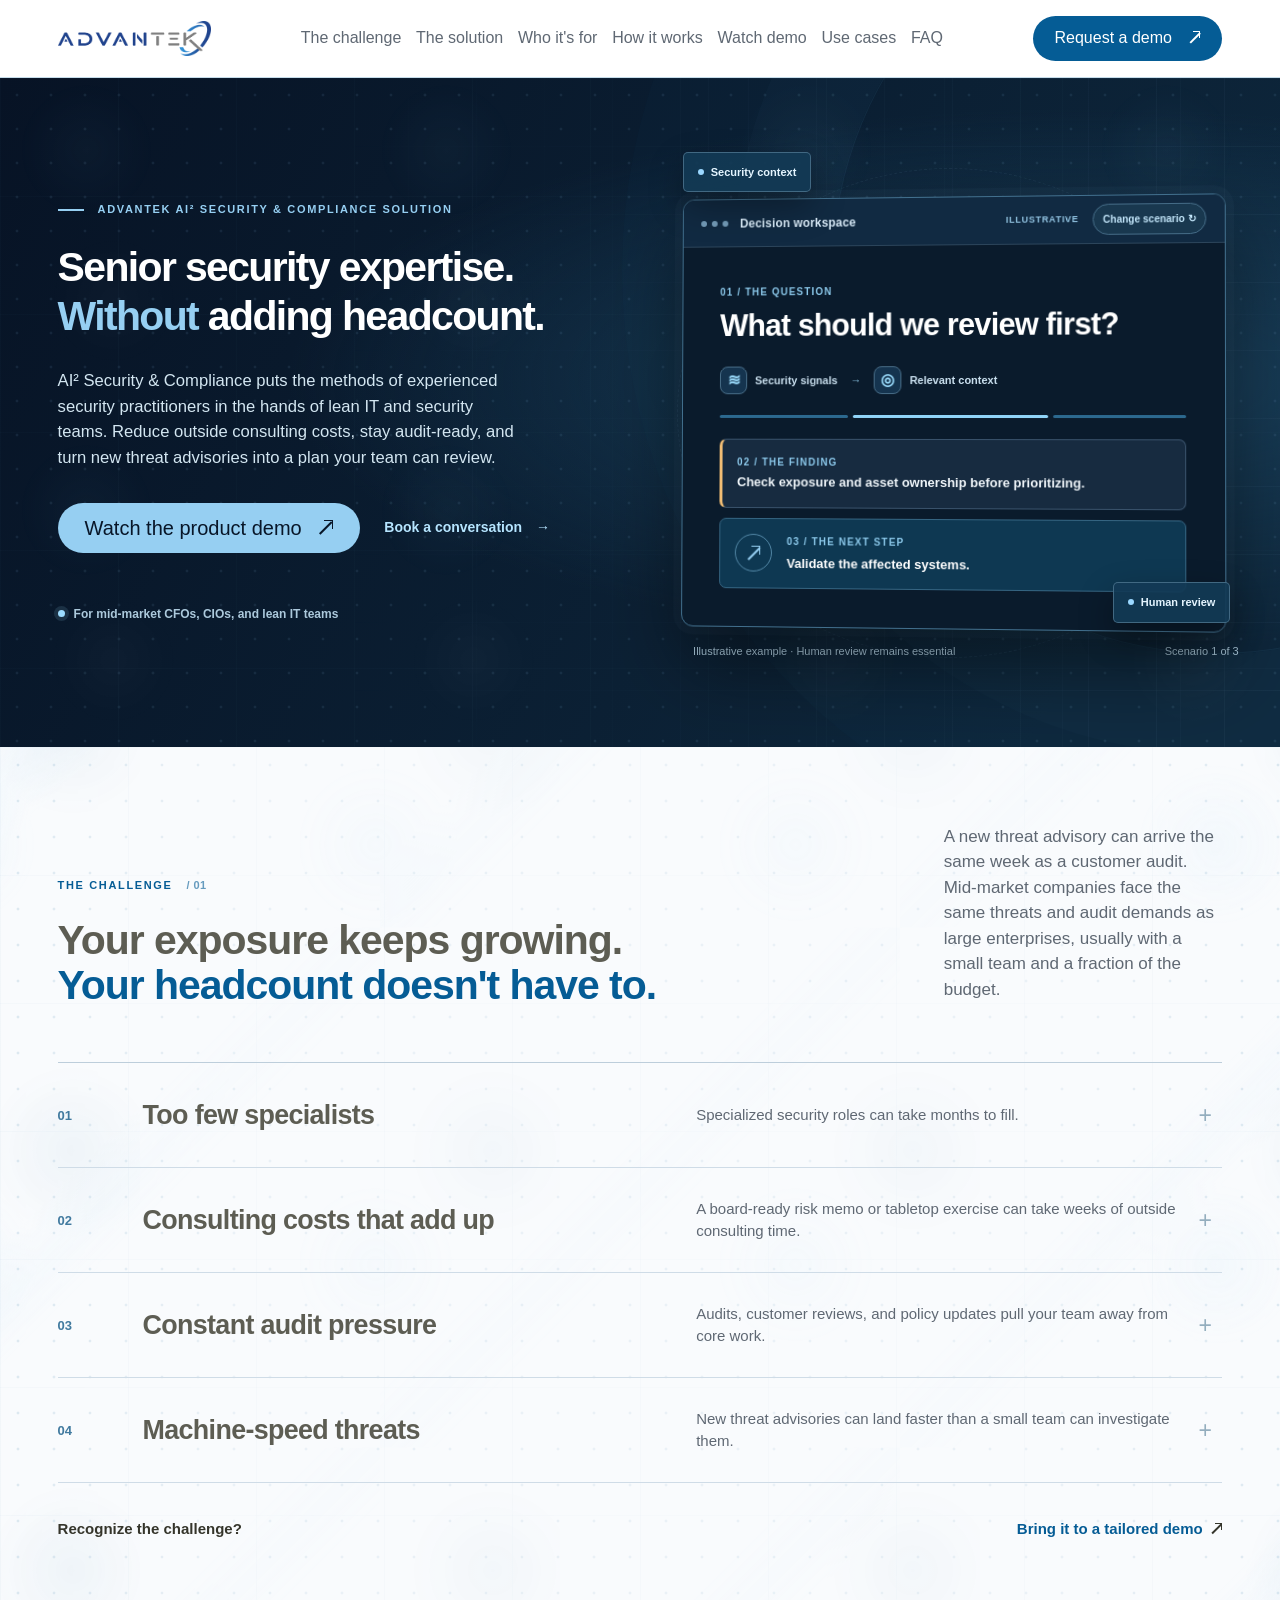
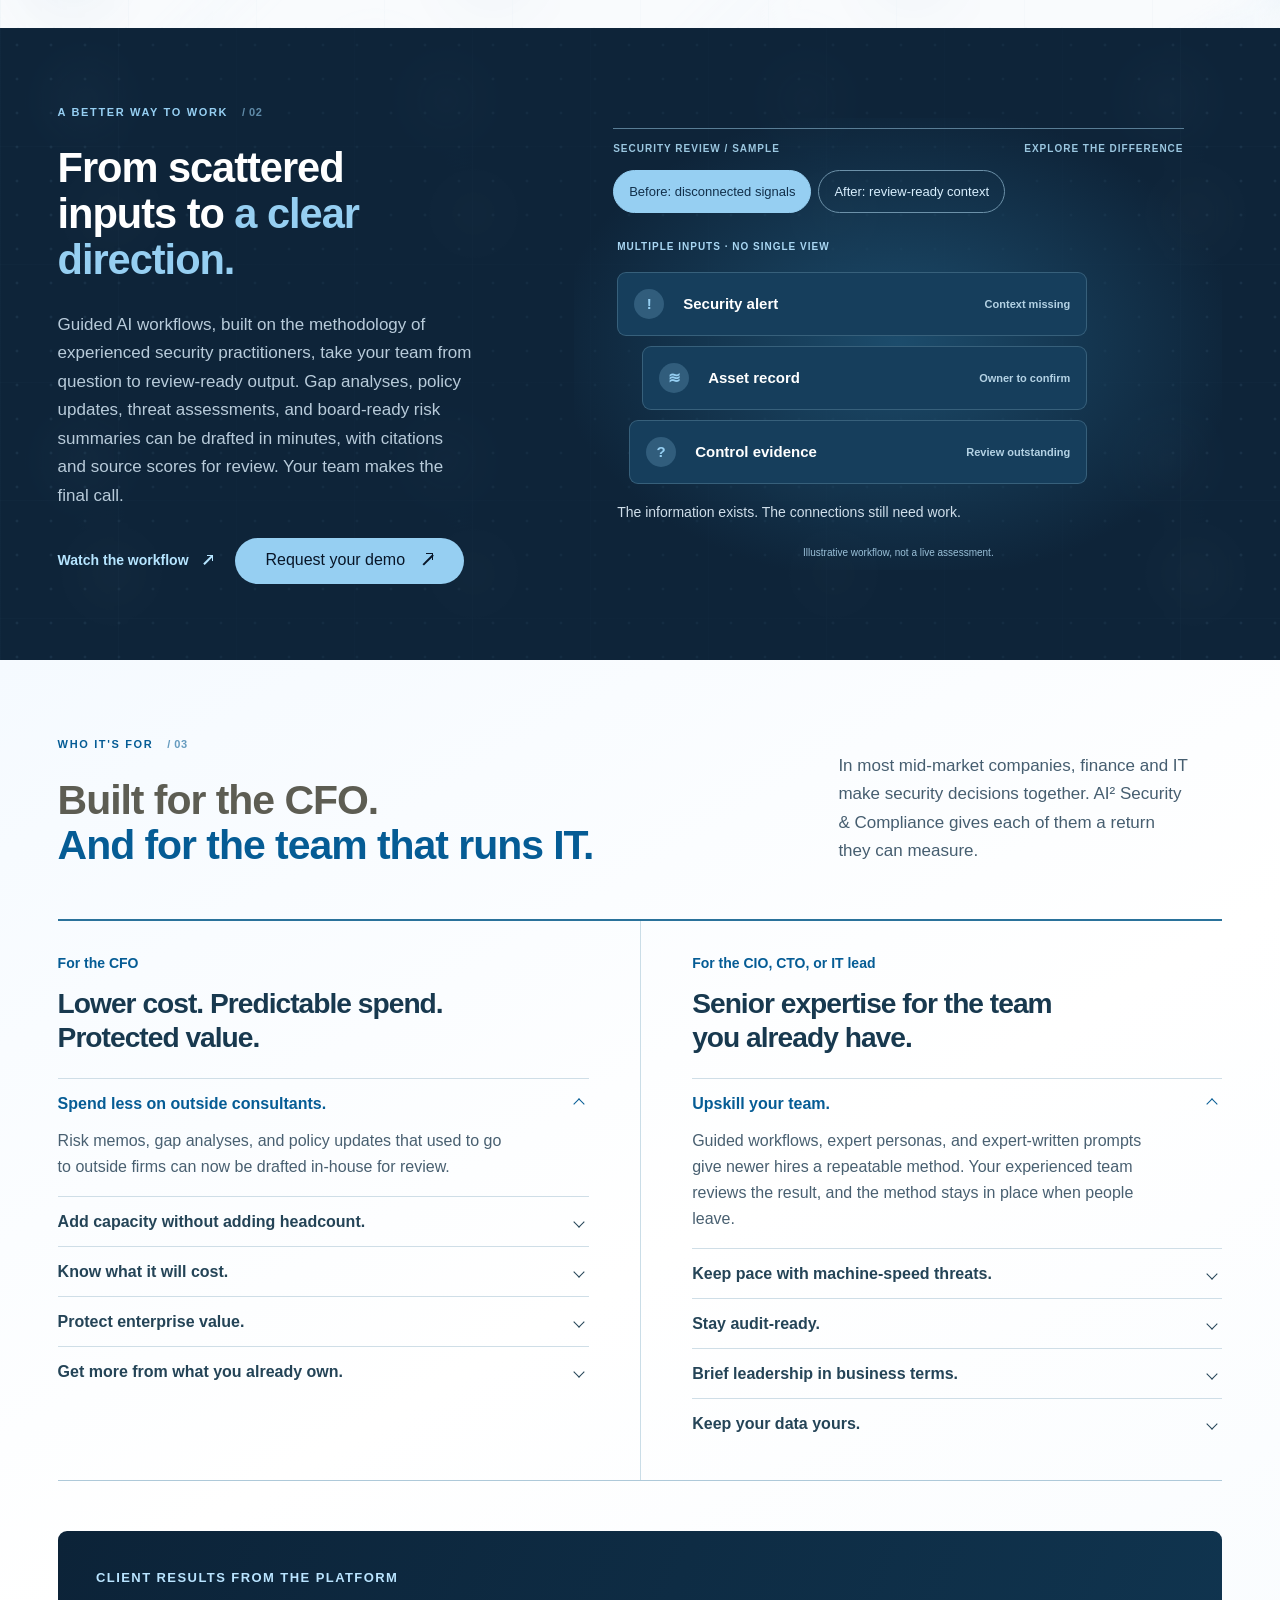
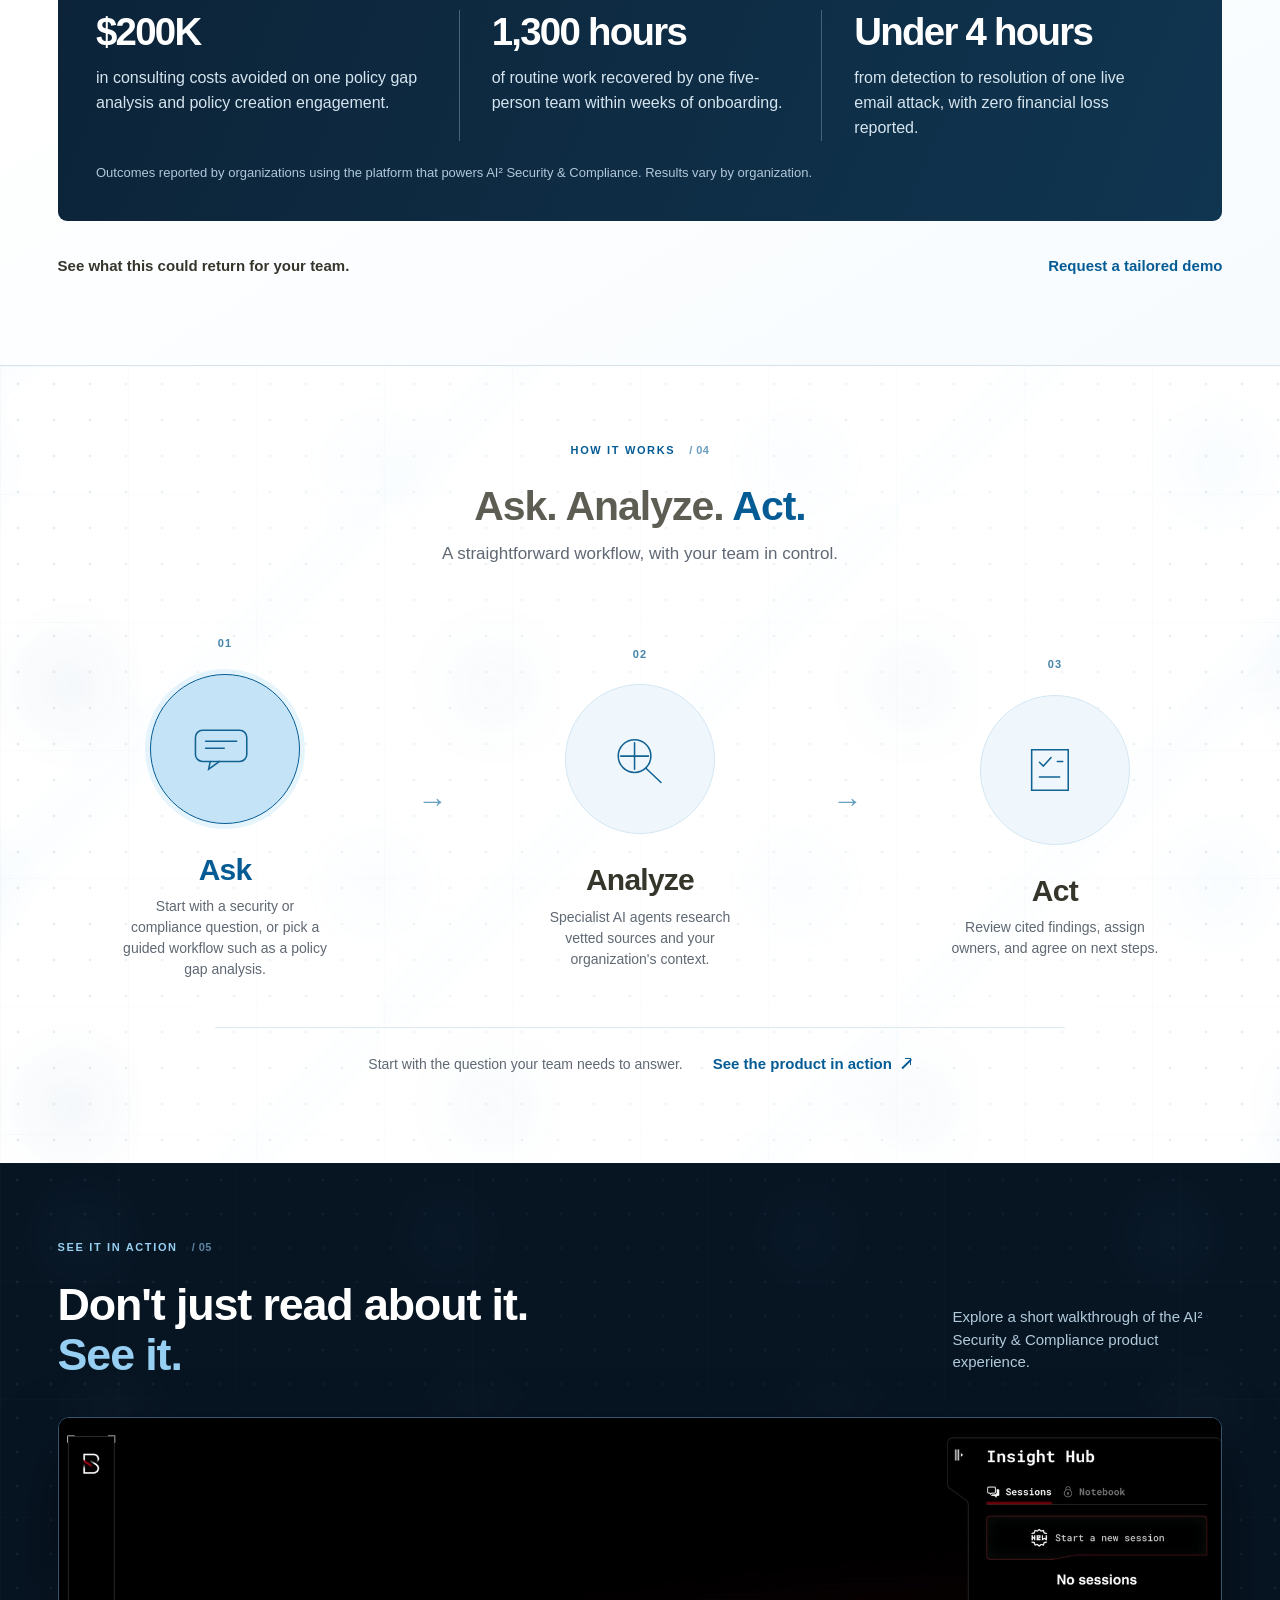
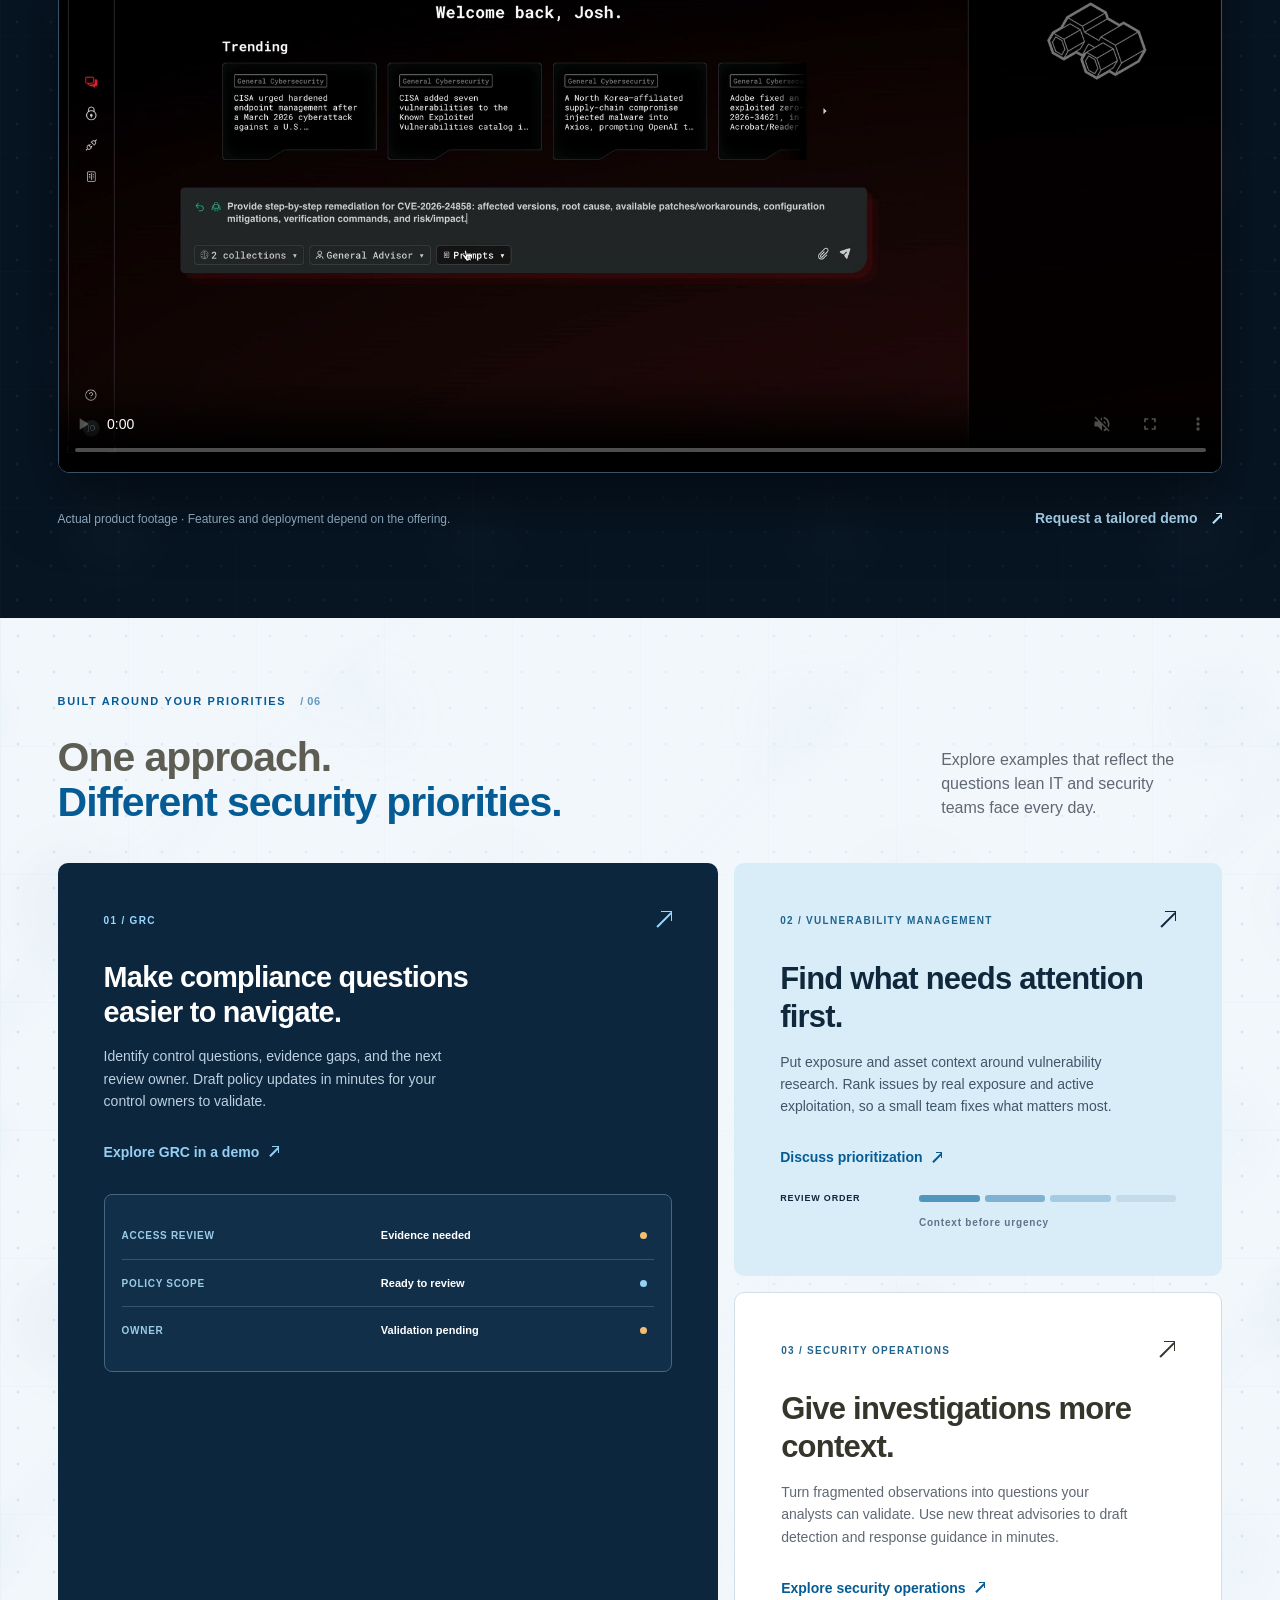
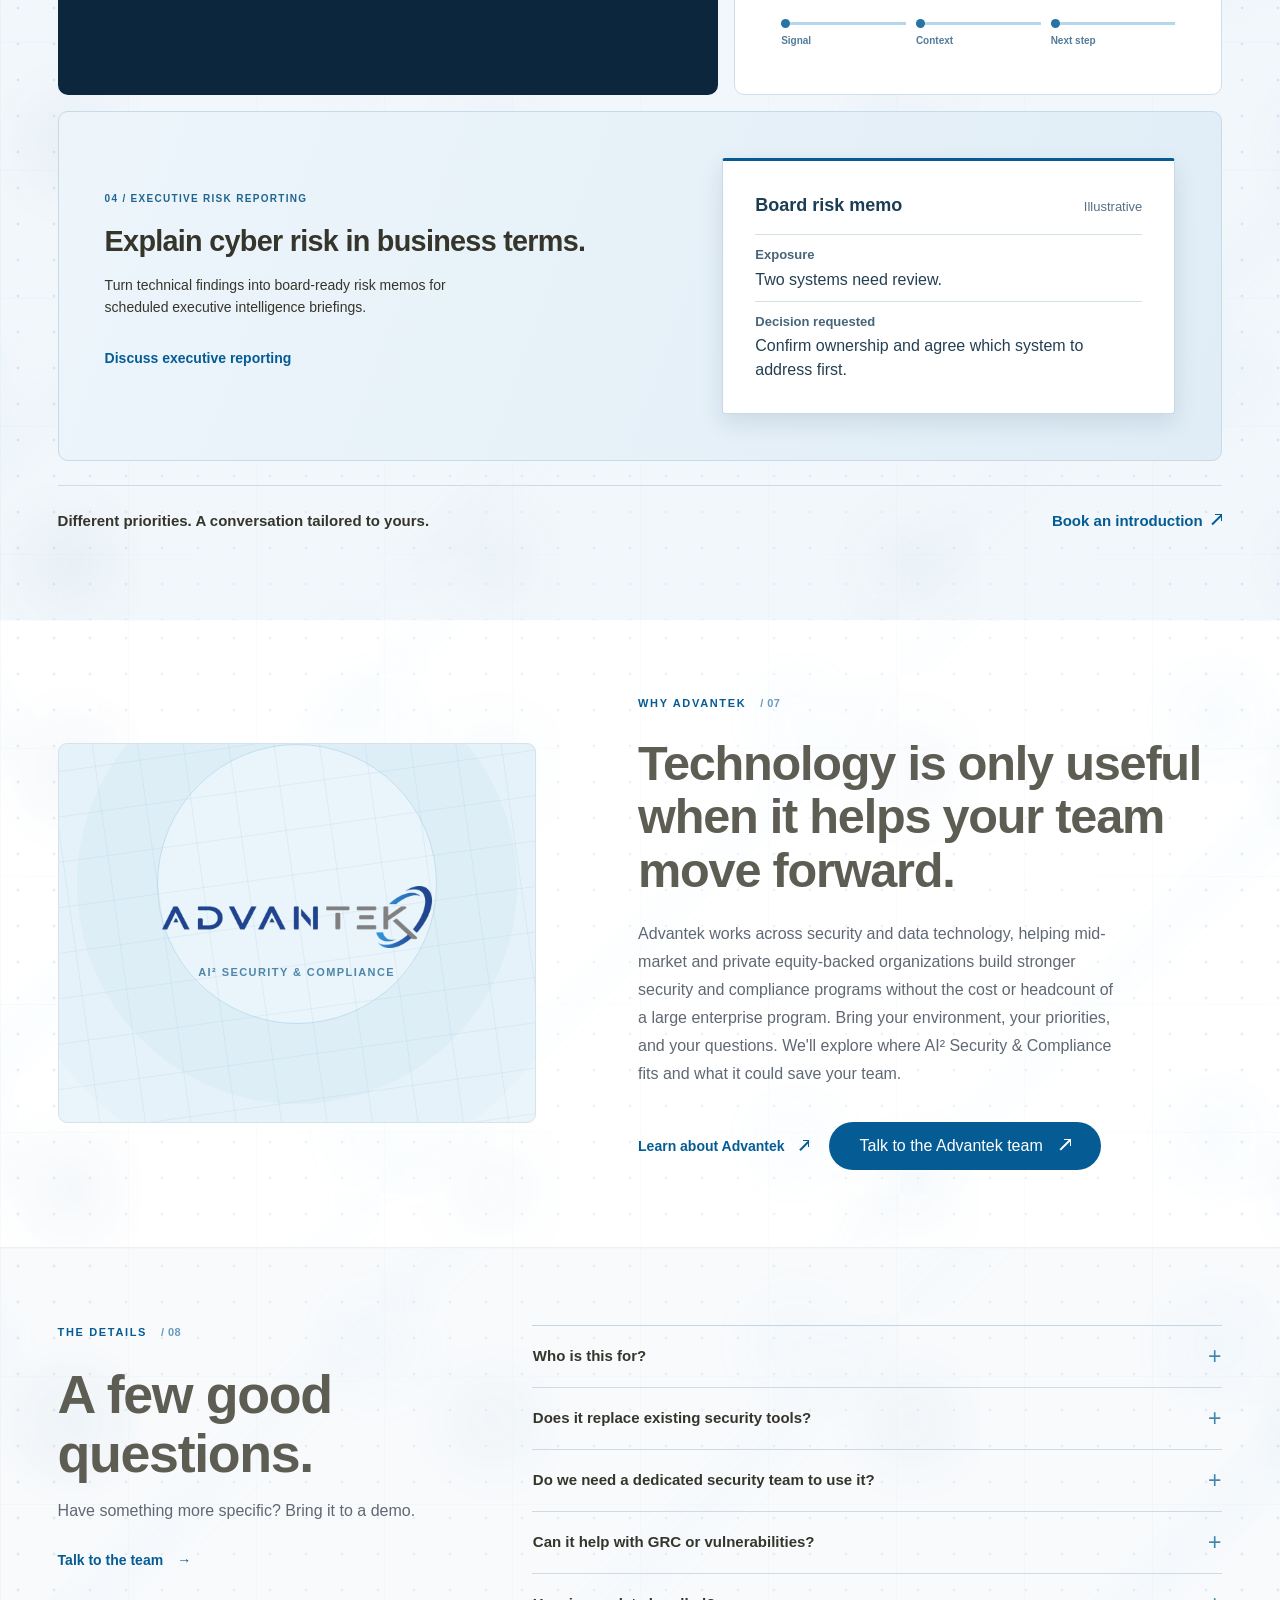
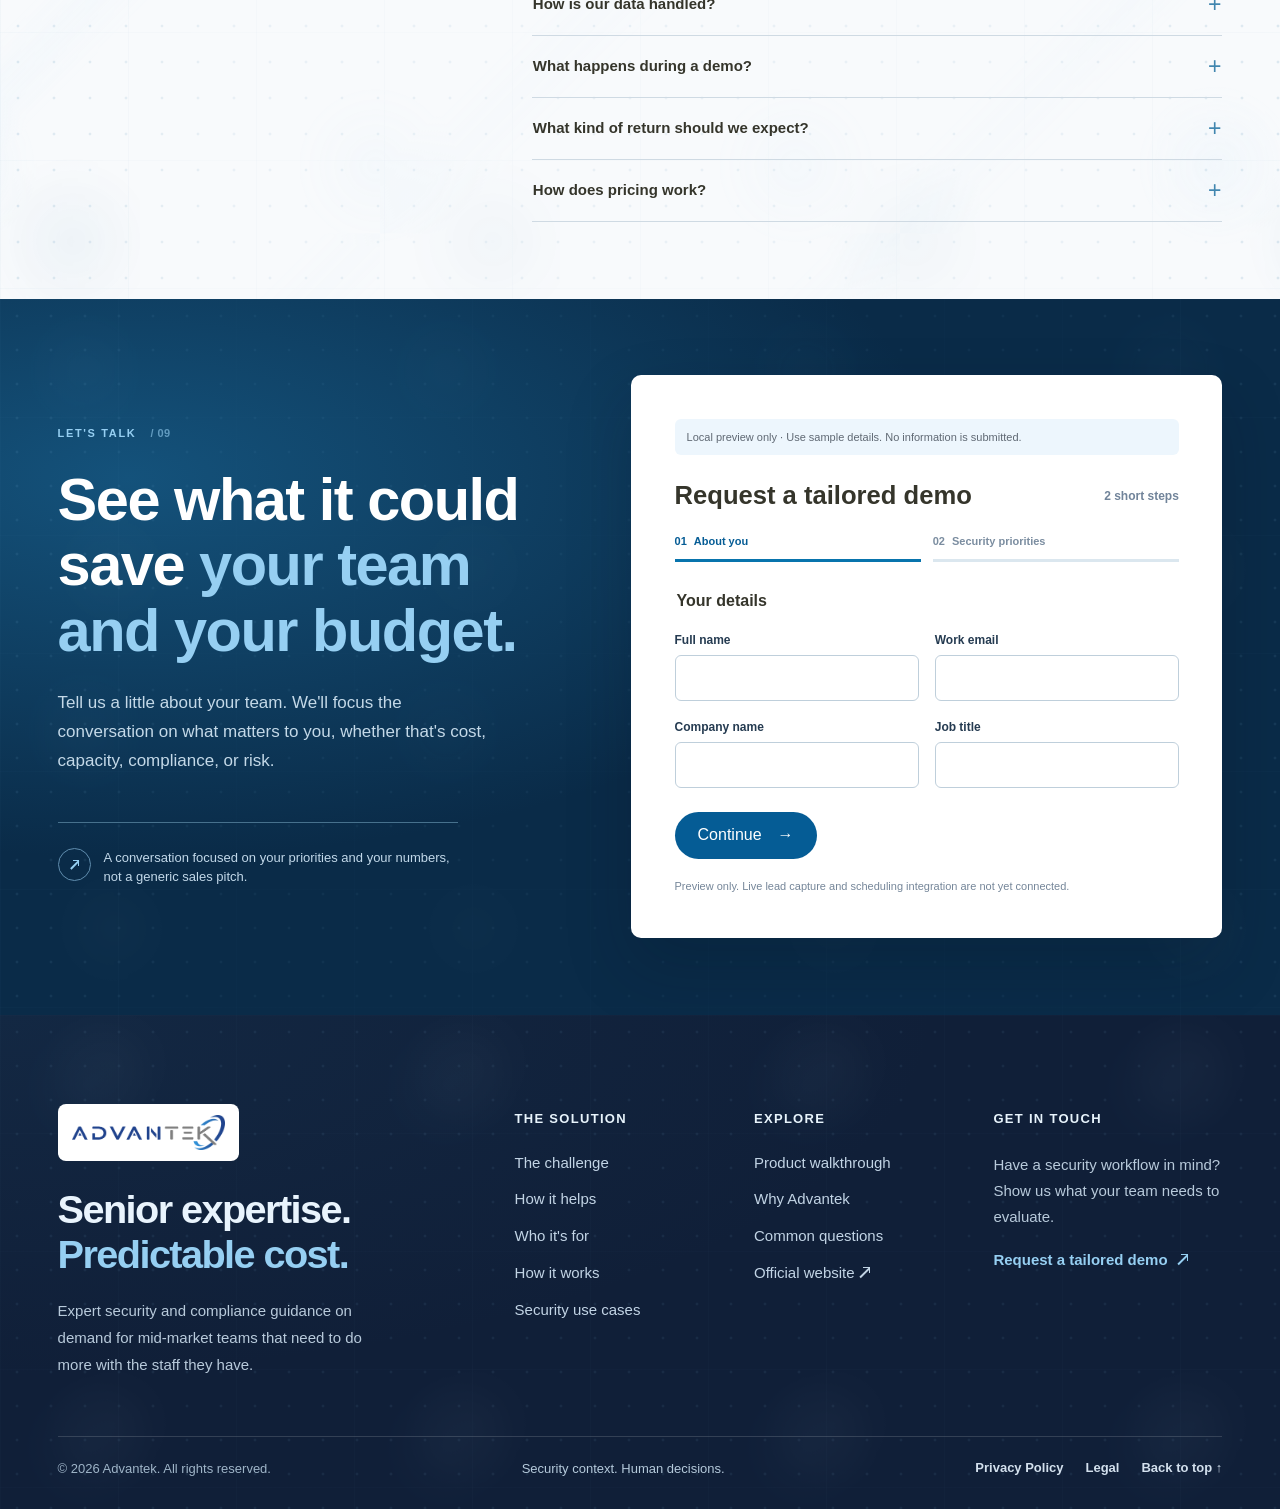
==== commit 1ee28913: "Adapt the three-step funnel for mid-market finance and IT buyers" ====
--- a/index.html
+++ b/index.html
@@ -3,37 +3,38 @@
 <head>
   <meta charset="utf-8">
   <meta name="viewport" content="width=device-width, initial-scale=1">
-  <meta name="description" content="Explore Advantek Cybersecurity AI: AI-assisted security research, risk prioritization, and decision support for security teams.">
+  <meta name="description" content="Explore Advantek AI² Security &amp; Compliance: senior-level security and compliance expertise on demand, helping mid-market teams reduce consulting costs, stay audit-ready, and act on threats faster.">
   <meta name="theme-color" content="#055c95">
-  <title>Advantek Cybersecurity AI | Clearer Security Decisions</title>
+  <title>Advantek AI² Security &amp; Compliance | Senior Security Expertise for Mid-Market Teams</title>
   <link rel="preconnect" href="https://advantekcorp.com">
   <link rel="stylesheet" href="https://advantekcorp.com/wp-content/uploads/elementor/google-fonts/css/quicksand.css?ver=1742470431">
   <link rel="stylesheet" href="https://advantekcorp.com/wp-content/uploads/elementor/google-fonts/css/mulish.css?ver=1742470461">
-  <link rel="stylesheet" href="styles.css?v=advantek-booking-v4">
-  <script src="hero.js?v=advantek-booking-v4" defer></script>
-  <script src="funnel.js?v=advantek-booking-v4" defer></script>
+  <link rel="stylesheet" href="styles.css?v=ai2-mid-market-1">
+  <script src="hero.js?v=ai2-mid-market-1" defer></script>
+  <script src="funnel.js?v=ai2-mid-market-1" defer></script>
 </head>
 <body>
   <a class="skip-link" href="#main-content">Skip to content</a>
   <header class="masthead" id="page-top">
     <div class="shell header-inner">
-      <a class="brand-link" href="#page-top" aria-label="Advantek Cybersecurity AI home">
+      <a class="brand-link" href="#page-top" aria-label="Advantek AI² Security &amp; Compliance home">
         <img src="assets/advantek-logo.png" width="768" height="174" alt="Advantek" class="brand-logo">
       </a>
       <button type="button" class="menu-toggle" aria-label="Open navigation" aria-controls="site-nav" aria-expanded="false">
         <span class="menu-toggle-label">Menu</span><span class="menu-bars" aria-hidden="true"><span></span><span></span></span>
       </button>
       <nav class="site-nav" id="site-nav" aria-label="Main navigation">
-        <div class="mobile-nav-heading"><span>EXPLORE ADVANTEK</span><span>AI² SECURITY</span></div>
-        <a href="#challenges"><span class="mobile-nav-index" aria-hidden="true">01</span><span class="mobile-nav-text">The challenge</span><span class="mobile-nav-arrow" aria-hidden="true">↗</span></a>
-        <a href="#solution"><span class="mobile-nav-index" aria-hidden="true">02</span><span class="mobile-nav-text">The solution</span><span class="mobile-nav-arrow" aria-hidden="true">↗</span></a>
-        <a href="#how-it-works"><span class="mobile-nav-index" aria-hidden="true">03</span><span class="mobile-nav-text">How it works</span><span class="mobile-nav-arrow" aria-hidden="true">↗</span></a>
-        <a href="#video-walkthrough"><span class="mobile-nav-index" aria-hidden="true">04</span><span class="mobile-nav-text">Watch demo</span><span class="mobile-nav-arrow" aria-hidden="true">↗</span></a>
-        <a href="#use-cases"><span class="mobile-nav-index" aria-hidden="true">05</span><span class="mobile-nav-text">Use cases</span><span class="mobile-nav-arrow" aria-hidden="true">↗</span></a>
-        <a href="#faq"><span class="mobile-nav-index" aria-hidden="true">06</span><span class="mobile-nav-text">FAQ</span><span class="mobile-nav-arrow" aria-hidden="true">↗</span></a>
+        <div class="mobile-nav-heading"><span>EXPLORE ADVANTEK</span><span>AI² SECURITY &amp; COMPLIANCE</span></div>
+        <a href="#challenges"><span class="mobile-nav-index" aria-hidden="true">01</span><span class="mobile-nav-text">The challenge</span><span class="mobile-nav-arrow" aria-hidden="true"><i class="diagonal-arrow" aria-hidden="true"></i></span></a>
+        <a href="#solution"><span class="mobile-nav-index" aria-hidden="true">02</span><span class="mobile-nav-text">The solution</span><span class="mobile-nav-arrow" aria-hidden="true"><i class="diagonal-arrow" aria-hidden="true"></i></span></a>
+        <a href="#who-its-for"><span class="mobile-nav-index" aria-hidden="true">03</span><span class="mobile-nav-text">Who it's for</span><span class="mobile-nav-arrow" aria-hidden="true"><i class="diagonal-arrow" aria-hidden="true"></i></span></a>
+        <a href="#how-it-works"><span class="mobile-nav-index" aria-hidden="true">04</span><span class="mobile-nav-text">How it works</span><span class="mobile-nav-arrow" aria-hidden="true"><i class="diagonal-arrow" aria-hidden="true"></i></span></a>
+        <a href="#video-walkthrough"><span class="mobile-nav-index" aria-hidden="true">05</span><span class="mobile-nav-text">Watch demo</span><span class="mobile-nav-arrow" aria-hidden="true"><i class="diagonal-arrow" aria-hidden="true"></i></span></a>
+        <a href="#use-cases"><span class="mobile-nav-index" aria-hidden="true">06</span><span class="mobile-nav-text">Use cases</span><span class="mobile-nav-arrow" aria-hidden="true"><i class="diagonal-arrow" aria-hidden="true"></i></span></a>
+        <a href="#faq"><span class="mobile-nav-index" aria-hidden="true">08</span><span class="mobile-nav-text">FAQ</span><span class="mobile-nav-arrow" aria-hidden="true"><i class="diagonal-arrow" aria-hidden="true"></i></span></a>
         <div class="mobile-nav-footnote">Explore the solution, then talk to our team when you're ready.</div>
       </nav>
-      <a class="button button-primary header-cta" href="#demo">Request a demo <span aria-hidden="true">↗</span></a>
+      <a class="button button-primary header-cta" href="#demo">Request a demo <span aria-hidden="true"><i class="diagonal-arrow" aria-hidden="true"></i></span></a>
     </div>
   </header>
 
@@ -43,14 +44,14 @@
       <div class="hero-mesh" aria-hidden="true"></div>
       <div class="shell hero-layout">
         <div class="hero-copy">
-          <p class="eyebrow eyebrow-light"><span class="eyebrow-rule"></span>ADVANTEK AI² SECURITY SOLUTION</p>
-          <h1 id="hero-heading">Less noise.<br><em>Clearer</em> security decisions.</h1>
-          <p class="hero-intro">Turn complex security questions into context your team can investigate, validate, and act on.</p>
+          <p class="eyebrow eyebrow-light"><span class="eyebrow-rule"></span>ADVANTEK AI² SECURITY &amp; COMPLIANCE SOLUTION</p>
+          <h1 id="hero-heading">Senior security expertise.<br><em>Without</em> adding headcount.</h1>
+          <p class="hero-intro">AI² Security &amp; Compliance puts the methods of experienced security practitioners in the hands of lean IT and security teams. Reduce outside consulting costs, stay audit-ready, and turn new threat advisories into a plan your team can review.</p>
           <div class="hero-actions">
-            <a class="button button-sky" href="#video-walkthrough">Watch the product demo <span aria-hidden="true">↗</span></a>
+            <a class="button button-sky" href="#video-walkthrough">Watch the product demo <span aria-hidden="true"><i class="diagonal-arrow" aria-hidden="true"></i></span></a>
             <a class="text-link light-link" href="#demo">Book a conversation <span aria-hidden="true">→</span></a>
           </div>
-          <div class="hero-bottomline"><span class="signal-dot" aria-hidden="true"></span>For security, risk, and compliance teams</div>
+          <div class="hero-bottomline"><span class="signal-dot" aria-hidden="true"></span>For mid-market CFOs, CIOs, and lean IT teams</div>
         </div>
         <div class="hero-art" data-auto-cycle="hero" aria-label="Illustrative workflow from a security question to a recommended next action">
           <div class="art-orbit orbit-one" aria-hidden="true"></div><div class="art-orbit orbit-two" aria-hidden="true"></div>
@@ -64,7 +65,7 @@
               <div class="source-row"><span class="source-icon">≋</span><span>Security signals</span><span class="source-arrow">→</span><span class="source-icon">◎</span><span>Relevant context</span></div>
               <div class="analysis-line"><span></span><span></span><span></span></div>
               <div class="finding-box"><span class="mini-overline">02 / THE FINDING</span><p id="hero-sample-finding">Check exposure and asset ownership before prioritizing.</p></div>
-              <div class="action-box"><span class="action-symbol">↗</span><span><span class="mini-overline">03 / THE NEXT STEP</span><strong id="hero-sample-action">Validate the affected systems.</strong></span></div>
+              <div class="action-box"><span class="action-symbol"><i class="diagonal-arrow" aria-hidden="true"></i></span><span><span class="mini-overline">03 / THE NEXT STEP</span><strong id="hero-sample-action">Validate the affected systems.</strong></span></div>
             </div>
           </div>
           <div class="hero-art-caption"><span>Illustrative example · Human review remains essential</span><span id="scenario-count" aria-live="polite">Scenario 1 of 3</span></div>
@@ -76,28 +77,28 @@
     <section class="challenge-section section-space" id="challenges" aria-labelledby="challenge-title">
       <div class="shell">
         <div class="section-lead editorial-lead">
-          <div><p class="eyebrow">THE CHALLENGE <span class="counter">/ 01</span></p><h2 id="challenge-title">Your tools see the signals.<br><em>Your team needs the story.</em></h2></div>
-          <p>More alerts don't automatically mean better decisions. The missing piece is often context.</p>
+          <div><p class="eyebrow">THE CHALLENGE <span class="counter">/ 01</span></p><h2 id="challenge-title">Your exposure keeps growing.<br><em>Your headcount doesn't have to.</em></h2></div>
+          <p>A new threat advisory can arrive the same week as a customer audit. Mid-market companies face the same threats and audit demands as large enterprises, usually with a small team and a fraction of the budget.</p>
         </div>
         <div class="challenge-lines" aria-label="Common security challenges">
           <details class="challenge-line">
-            <summary class="challenge-summary"><span class="item-index">01</span><h3>Too many alerts</h3><p>Important signals get lost in the noise.</p><span class="line-symbol" aria-hidden="true">+</span></summary>
-            <div class="challenge-detail"><strong>What to explore:</strong> Bring related signals and asset context together for analyst review. <a href="#demo">Discuss alert triage <span aria-hidden="true">↗</span></a></div>
+            <summary class="challenge-summary"><span class="item-index">01</span><h3>Too few specialists</h3><p>Specialized security roles can take months to fill.</p><span class="line-symbol" aria-hidden="true">+</span></summary>
+            <div class="challenge-detail"><strong>What to explore:</strong> Give the team you already have expert guidance on demand, without a new hire. <a href="#demo" data-priority="Limited security staff or expertise">Discuss team capacity <span aria-hidden="true"><i class="diagonal-arrow" aria-hidden="true"></i></span></a></div>
           </details>
           <details class="challenge-line">
-            <summary class="challenge-summary"><span class="item-index">02</span><h3>Too little time</h3><p>Analysts spend hours assembling the story.</p><span class="line-symbol" aria-hidden="true">+</span></summary>
-            <div class="challenge-detail"><strong>What to explore:</strong> Start with a concise research summary so analysts can focus on validation. <a href="#demo">Discuss analyst capacity <span aria-hidden="true">↗</span></a></div>
+            <summary class="challenge-summary"><span class="item-index">02</span><h3>Consulting costs that add up</h3><p>A board-ready risk memo or tabletop exercise can take weeks of outside consulting time.</p><span class="line-symbol" aria-hidden="true">+</span></summary>
+            <div class="challenge-detail"><strong>What to explore:</strong> Prepare first drafts of gap analyses, policies, and risk memos in-house, and save outside firms for the work that needs them. <a href="#demo" data-priority="Reducing consulting and compliance costs">Discuss consulting costs <span aria-hidden="true"><i class="diagonal-arrow" aria-hidden="true"></i></span></a></div>
           </details>
           <details class="challenge-line">
-            <summary class="challenge-summary"><span class="item-index">03</span><h3>Scattered evidence</h3><p>Reviews depend on records across systems.</p><span class="line-symbol" aria-hidden="true">+</span></summary>
-            <div class="challenge-detail"><strong>What to explore:</strong> Identify missing evidence and the questions to take to control owners. <a href="#demo">Discuss GRC workflows <span aria-hidden="true">↗</span></a></div>
+            <summary class="challenge-summary"><span class="item-index">03</span><h3>Constant audit pressure</h3><p>Audits, customer reviews, and policy updates pull your team away from core work.</p><span class="line-symbol" aria-hidden="true">+</span></summary>
+            <div class="challenge-detail"><strong>What to explore:</strong> Identify missing evidence and the questions to take to control owners. Then generate updated policies and audit-ready documentation. <a href="#demo" data-priority="GRC and compliance">Discuss GRC workflows <span aria-hidden="true"><i class="diagonal-arrow" aria-hidden="true"></i></span></a></div>
           </details>
           <details class="challenge-line">
-            <summary class="challenge-summary"><span class="item-index">04</span><h3>Slow decisions</h3><p>Leadership needs clear next steps.</p><span class="line-symbol" aria-hidden="true">+</span></summary>
-            <div class="challenge-detail"><strong>What to explore:</strong> Separate findings, open questions, and recommended follow-up. <a href="#demo">Discuss decision support <span aria-hidden="true">↗</span></a></div>
-          </details>
-        </div>
-        <div class="section-inline-cta"><span>Recognize the challenge?</span><a class="inline-arrow" href="#demo">Bring it to a tailored demo <span aria-hidden="true">↗</span></a></div>
+            <summary class="challenge-summary"><span class="item-index">04</span><h3>Machine-speed threats</h3><p>New threat advisories can land faster than a small team can investigate them.</p><span class="line-symbol" aria-hidden="true">+</span></summary>
+            <div class="challenge-detail"><strong>What to explore:</strong> Rank vulnerabilities by real exposure and active exploitation, and turn new threats into a clear plan in minutes. <a href="#demo" data-priority="Vulnerability management">Discuss threat prioritization <span aria-hidden="true"><i class="diagonal-arrow" aria-hidden="true"></i></span></a></div>
+          </details>
+        </div>
+        <div class="section-inline-cta"><span>Recognize the challenge?</span><a class="inline-arrow" href="#demo">Bring it to a tailored demo <span aria-hidden="true"><i class="diagonal-arrow" aria-hidden="true"></i></span></a></div>
       </div>
     </section>
 
@@ -107,8 +108,8 @@
         <div class="solution-copy">
           <p class="eyebrow eyebrow-light">A BETTER WAY TO WORK <span class="counter">/ 02</span></p>
           <h2 id="solution-title">From scattered inputs to <em>a clear direction.</em></h2>
-          <p>AI-assisted research helps your team connect the right information, assess what matters, and decide what to verify next.</p>
-          <div class="solution-actions"><a href="#video-walkthrough" class="text-link light-link">Watch the workflow <span aria-hidden="true">↗</span></a><a href="#demo" class="button button-sky">Request your demo <span aria-hidden="true">↗</span></a></div>
+          <p>Guided AI workflows, built on the methodology of experienced security practitioners, take your team from question to review-ready output. Gap analyses, policy updates, threat assessments, and board-ready risk summaries can be drafted in minutes, with citations and source scores for review. Your team makes the final call.</p>
+          <div class="solution-actions"><a href="#video-walkthrough" class="text-link light-link">Watch the workflow <span aria-hidden="true"><i class="diagonal-arrow" aria-hidden="true"></i></span></a><a href="#demo" class="button button-sky">Request your demo <span aria-hidden="true"><i class="diagonal-arrow" aria-hidden="true"></i></span></a></div>
         </div>
         <div class="solution-visual" data-auto-cycle="comparison" aria-label="Explore an illustrative before-and-after security review">
           <div class="visual-topline"><span class="visual-micro">SECURITY REVIEW / SAMPLE</span><span class="visual-micro">EXPLORE THE DIFFERENCE</span></div>
@@ -136,88 +137,203 @@
               <p class="scene-takeaway">A focused next step, with your team making the decision.</p>
             </div>
           </div>
-          <div class="visual-footnote">Illustrative workflow — not a live assessment.</div>
-        </div>
+          <div class="visual-footnote">Illustrative workflow, not a live assessment.</div>
+        </div>
+      </div>
+    </section>
+
+    <section class="audience-section section-space" id="who-its-for" aria-labelledby="audience-title">
+      <div class="shell">
+        <div class="audience-heading">
+          <div><p class="eyebrow">WHO IT'S FOR <span class="counter">/ 03</span></p><h2 id="audience-title">Built for the CFO.<br><em>And for the team that runs IT.</em></h2></div>
+          <p>In most mid-market companies, finance and IT make security decisions together. AI² Security &amp; Compliance gives each of them a return they can measure.</p>
+        </div>
+        <nav class="buyer-jumps" aria-label="Jump to your role"><a href="#for-finance">For the CFO</a><a href="#for-it">For IT leadership</a></nav>
+        <div class="buyer-spread">
+          <article class="buyer-column" id="for-finance" aria-labelledby="for-finance-title">
+            <p class="buyer-role">For the CFO</p>
+            <h3 id="for-finance-title">Lower cost. Predictable spend. Protected value.</h3>
+            <div class="buyer-benefits">
+              <details open>
+                <summary>Spend less on outside consultants.</summary>
+                <p>Risk memos, gap analyses, and policy updates that used to go to outside firms can now be drafted in-house for review.</p>
+              </details>
+              <details>
+                <summary>Add capacity without adding headcount.</summary>
+                <p>Specialized security roles can take months to fill. Your current team gains senior-level expertise without a new hire.</p>
+              </details>
+              <details>
+                <summary>Know what it will cost.</summary>
+                <p>Review the annual subscription and any optional services together, so you can compare costs with your current consulting spend.</p>
+              </details>
+              <details>
+                <summary>Protect enterprise value.</summary>
+                <p>Audit-ready documentation and clear risk reporting show your board, investors, auditors, and customers that risk is being managed.</p>
+              </details>
+              <details>
+                <summary>Get more from what you already own.</summary>
+                <p>It works with the security tools you already pay for, so current investments deliver more before you buy anything new.</p>
+              </details>
+            </div>
+          </article>
+          <article class="buyer-column" id="for-it" aria-labelledby="for-it-title">
+            <p class="buyer-role">For the CIO, CTO, or IT lead</p>
+            <h3 id="for-it-title">Senior expertise for the team you already have.</h3>
+            <div class="buyer-benefits">
+              <details open>
+                <summary>Upskill your team.</summary>
+                <p>Guided workflows, expert personas, and expert-written prompts give newer hires a repeatable method. Your experienced team reviews the result, and the method stays in place when people leave.</p>
+              </details>
+              <details>
+                <summary>Keep pace with machine-speed threats.</summary>
+                <p>Specialist workflows help your team draft a threat assessment in minutes and rank vulnerabilities by real exposure and active exploitation.</p>
+              </details>
+              <details>
+                <summary>Stay audit-ready.</summary>
+                <p>Run gap analyses against HIPAA, CMMC 2.0, ISO 27001, NIST, and CIS Controls, then generate updated policies and audit-ready documentation.</p>
+              </details>
+              <details>
+                <summary>Brief leadership in business terms.</summary>
+                <p>Turn technical findings into board-ready risk summaries for scheduled intelligence briefings, with sources your team can review.</p>
+              </details>
+              <details>
+                <summary>Keep your data yours.</summary>
+                <p>Connect supported security tools through your own API keys. Review data ownership, retention, and model-training terms for your configuration with Advantek.</p>
+              </details>
+            </div>
+          </article>
+        </div>
+        <div class="audience-results" aria-labelledby="results-title">
+          <h3 id="results-title">CLIENT RESULTS FROM THE PLATFORM</h3>
+          <dl class="results-strip">
+            <div><dt>$200K</dt><dd>in consulting costs avoided on one policy gap analysis and policy creation engagement.</dd></div>
+            <div><dt>1,300 hours</dt><dd>of routine work recovered by one five-person team within weeks of onboarding.</dd></div>
+            <div><dt>Under 4 hours</dt><dd>from detection to resolution of one live email attack, with zero financial loss reported.</dd></div>
+          </dl>
+          <p class="results-source">Outcomes reported by organizations using the platform that powers AI² Security &amp; Compliance. Results vary by organization.</p>
+        </div>
+        <div class="section-inline-cta"><span>See what this could return for your team.</span><a class="inline-arrow" href="#demo">Request a tailored demo</a></div>
       </div>
     </section>
 
     <!-- 04: Simple flowing steps, intentionally compact and visually unlike prior sections -->
     <section class="process-section section-space" id="how-it-works" aria-labelledby="process-title">
       <div class="shell">
-        <div class="process-header"><p class="eyebrow">HOW IT WORKS <span class="counter">/ 03</span></p><h2 id="process-title">Ask. Analyze. <em>Act.</em></h2><p>A straightforward workflow, with your team in control.</p></div>
+        <div class="process-header"><p class="eyebrow">HOW IT WORKS <span class="counter">/ 04</span></p><h2 id="process-title">Ask. Analyze. <em>Act.</em></h2><p>A straightforward workflow, with your team in control.</p></div>
         <div class="process-track" data-auto-cycle="process" aria-label="Three steps in an AI-assisted security review">
-          <div class="process-step" data-step="01"><button type="button" class="step-select" data-step-select="01" aria-pressed="true" aria-label="Explore step 01"><span class="step-number">01</span><div class="step-visual" aria-hidden="true"><svg viewBox="0 0 90 70" fill="none"><rect x="7" y="12" width="66" height="40" rx="9" stroke="currentColor" stroke-width="2"/><path d="M20 26h40M20 35h24M26 52l-2 10 14-10" stroke="currentColor" stroke-width="2" stroke-linecap="round"/></svg></div></button><h3>Ask</h3><p>Start with a security or compliance question.</p></div>
+          <div class="process-step" data-step="01"><button type="button" class="step-select" data-step-select="01" aria-pressed="true" aria-label="Explore step 01"><span class="step-number">01</span><div class="step-visual" aria-hidden="true"><svg viewBox="0 0 90 70" fill="none"><rect x="7" y="12" width="66" height="40" rx="9" stroke="currentColor" stroke-width="2"/><path d="M20 26h40M20 35h24M26 52l-2 10 14-10" stroke="currentColor" stroke-width="2" stroke-linecap="round"/></svg></div></button><h3>Ask</h3><p>Start with a security or compliance question, or pick a guided workflow such as a policy gap analysis.</p></div>
           <span class="track-connector" aria-hidden="true">→</span>
-          <div class="process-step" data-step="02"><button type="button" class="step-select" data-step-select="02" aria-pressed="false" aria-label="Explore step 02"><span class="step-number">02</span><div class="step-visual" aria-hidden="true"><svg viewBox="0 0 90 70" fill="none"><circle cx="38" cy="31" r="21" stroke="currentColor" stroke-width="2"/><path d="M53 47l19 18M20 31h36M38 14v34" stroke="currentColor" stroke-width="2" stroke-linecap="round"/></svg></div></button><h3>Analyze</h3><p>Explore relevant information and open questions.</p></div>
+          <div class="process-step" data-step="02"><button type="button" class="step-select" data-step-select="02" aria-pressed="false" aria-label="Explore step 02"><span class="step-number">02</span><div class="step-visual" aria-hidden="true"><svg viewBox="0 0 90 70" fill="none"><circle cx="38" cy="31" r="21" stroke="currentColor" stroke-width="2"/><path d="M53 47l19 18M20 31h36M38 14v34" stroke="currentColor" stroke-width="2" stroke-linecap="round"/></svg></div></button><h3>Analyze</h3><p>Specialist AI agents research vetted sources and your organization's context.</p></div>
           <span class="track-connector" aria-hidden="true">→</span>
-          <div class="process-step" data-step="03"><button type="button" class="step-select" data-step-select="03" aria-pressed="false" aria-label="Explore step 03"><span class="step-number">03</span><div class="step-visual" aria-hidden="true"><svg viewBox="0 0 90 70" fill="none"><path d="M15 10h47v52H15z" stroke="currentColor" stroke-width="2"/><path d="M25 26l5 5 10-11M25 45h26M48 25h7" stroke="currentColor" stroke-width="2" stroke-linecap="round"/></svg></div></button><h3>Act</h3><p>Validate findings and agree on next steps.</p></div>
-        </div>
-        <div class="process-bottom"><p id="process-detail" aria-live="polite">Start with the question your team needs to answer.</p><a class="inline-arrow" href="#video-walkthrough">See the product in action <span aria-hidden="true">↗</span></a></div>
+          <div class="process-step" data-step="03"><button type="button" class="step-select" data-step-select="03" aria-pressed="false" aria-label="Explore step 03"><span class="step-number">03</span><div class="step-visual" aria-hidden="true"><svg viewBox="0 0 90 70" fill="none"><path d="M15 10h47v52H15z" stroke="currentColor" stroke-width="2"/><path d="M25 26l5 5 10-11M25 45h26M48 25h7" stroke="currentColor" stroke-width="2" stroke-linecap="round"/></svg></div></button><h3>Act</h3><p>Review cited findings, assign owners, and agree on next steps.</p></div>
+        </div>
+        <div class="process-bottom"><p id="process-detail" aria-live="polite">Start with the question your team needs to answer.</p><a class="inline-arrow" href="#video-walkthrough">See the product in action <span aria-hidden="true"><i class="diagonal-arrow" aria-hidden="true"></i></span></a></div>
       </div>
     </section>
 
     <!-- 05: The real product gets the visual stage; no competing cards -->
     <section class="film-section section-space" id="video-walkthrough" aria-labelledby="film-title">
       <div class="shell film-shell">
-        <div class="film-top"><div><p class="eyebrow eyebrow-light">SEE IT IN ACTION <span class="counter">/ 04</span></p><h2 id="film-title">Don't just read about it.<br><em>See it.</em></h2></div><p>Explore a short walkthrough of the underlying Blackwire product experience.</p></div>
+        <div class="film-top"><div><p class="eyebrow eyebrow-light">SEE IT IN ACTION <span class="counter">/ 05</span></p><h2 id="film-title">Don't just read about it.<br><em>See it.</em></h2></div><p>Explore a short walkthrough of the AI² Security &amp; Compliance product experience.</p></div>
         <div class="film-frame">
-          <video id="workflow-film" poster="assets/blackwire-walkthrough-poster.jpg" playsinline muted preload="metadata" controls aria-label="Blackwire product walkthrough">
-            <source src="assets/blackwire-workflow-preview.mp4" type="video/mp4">
+          <video id="workflow-film" poster="assets/advantek-ai2-security-compliance-walkthrough.jpg" playsinline muted preload="metadata" controls aria-label="Advantek AI² Security &amp; Compliance product walkthrough">
+            <source src="assets/advantek-ai2-security-compliance-walkthrough.mp4" type="video/mp4">
             Your browser does not support HTML video.
           </video>
           <button type="button" class="film-play" aria-controls="workflow-film" aria-label="Play product walkthrough"><span aria-hidden="true">▶</span> Play walkthrough</button>
         </div>
-        <div class="film-bottom"><span>Actual Blackwire product footage · Features and deployment depend on the offering.</span><a href="#demo" class="text-link light-link">Request a tailored demo <span aria-hidden="true">↗</span></a></div>
+        <div class="film-bottom"><span>Actual product footage · Features and deployment depend on the offering.</span><a href="#demo" class="text-link light-link">Request a tailored demo <span aria-hidden="true"><i class="diagonal-arrow" aria-hidden="true"></i></span></a></div>
       </div>
     </section>
 
     <!-- 06: Bento use-case mosaics, no tab switching or duplicated reports -->
     <section class="use-cases-section section-space" id="use-cases" aria-labelledby="use-cases-title">
       <div class="shell">
-        <div class="use-header"><div><p class="eyebrow">BUILT AROUND YOUR PRIORITIES <span class="counter">/ 05</span></p><h2 id="use-cases-title">One approach.<br><em>Different security priorities.</em></h2></div><p>Explore examples that reflect the questions security teams face every day.</p></div>
+        <div class="use-header"><div><p class="eyebrow">BUILT AROUND YOUR PRIORITIES <span class="counter">/ 06</span></p><h2 id="use-cases-title">One approach.<br><em>Different security priorities.</em></h2></div><p>Explore examples that reflect the questions lean IT and security teams face every day.</p></div>
         <div class="use-bento">
           <article class="use-tile use-tile-feature">
-            <div class="tile-heading"><span class="tile-index">01 / GRC</span><span class="tile-symbol" aria-hidden="true">↗</span></div>
+            <div class="tile-heading"><span class="tile-index">01 / GRC</span><span class="tile-symbol" aria-hidden="true"><i class="diagonal-arrow" aria-hidden="true"></i></span></div>
             <h3>Make compliance questions easier to navigate.</h3>
-            <p>Identify control questions, evidence gaps, and the next review owner.</p>
-            <a class="tile-cta" href="#demo" data-priority="GRC and compliance">Explore GRC in a demo <span aria-hidden="true">↗</span></a><div class="tile-graphic control-graphic" aria-hidden="true"><div><span>ACCESS REVIEW</span><b>Evidence needed</b><i class="control-dot amber"></i></div><div><span>POLICY SCOPE</span><b>Ready to review</b><i class="control-dot blue"></i></div><div><span>OWNER</span><b>Validation pending</b><i class="control-dot amber"></i></div></div>
+            <p>Identify control questions, evidence gaps, and the next review owner. Draft policy updates in minutes for your control owners to validate.</p>
+            <a class="tile-cta" href="#demo" data-priority="GRC and compliance">Explore GRC in a demo <span aria-hidden="true"><i class="diagonal-arrow" aria-hidden="true"></i></span></a><div class="tile-graphic control-graphic" aria-hidden="true"><div><span>ACCESS REVIEW</span><b>Evidence needed</b><i class="control-dot amber"></i></div><div><span>POLICY SCOPE</span><b>Ready to review</b><i class="control-dot blue"></i></div><div><span>OWNER</span><b>Validation pending</b><i class="control-dot amber"></i></div></div>
           </article>
           <article class="use-tile use-tile-secondary">
-            <div class="tile-heading"><span class="tile-index">02 / VULNERABILITY MANAGEMENT</span><span class="tile-symbol" aria-hidden="true">↗</span></div>
+            <div class="tile-heading"><span class="tile-index">02 / VULNERABILITY MANAGEMENT</span><span class="tile-symbol" aria-hidden="true"><i class="diagonal-arrow" aria-hidden="true"></i></span></div>
             <h3>Find what needs attention first.</h3>
-            <p>Put exposure and asset context around vulnerability research.</p>
-            <a class="tile-cta" href="#demo" data-priority="Vulnerability management">Discuss prioritization <span aria-hidden="true">↗</span></a><div class="risk-spectrum" aria-hidden="true"><span>REVIEW ORDER</span><div><i></i><i></i><i></i><i></i></div><small>Context before urgency</small></div>
+            <p>Put exposure and asset context around vulnerability research. Rank issues by real exposure and active exploitation, so a small team fixes what matters most.</p>
+            <a class="tile-cta" href="#demo" data-priority="Vulnerability management">Discuss prioritization <span aria-hidden="true"><i class="diagonal-arrow" aria-hidden="true"></i></span></a><div class="risk-spectrum" aria-hidden="true"><span>REVIEW ORDER</span><div><i></i><i></i><i></i><i></i></div><small>Context before urgency</small></div>
           </article>
           <article class="use-tile use-tile-tertiary">
-            <div class="tile-heading"><span class="tile-index">03 / SECURITY OPERATIONS</span><span class="tile-symbol" aria-hidden="true">↗</span></div>
+            <div class="tile-heading"><span class="tile-index">03 / SECURITY OPERATIONS</span><span class="tile-symbol" aria-hidden="true"><i class="diagonal-arrow" aria-hidden="true"></i></span></div>
             <h3>Give investigations more context.</h3>
-            <p>Turn fragmented observations into questions your analysts can validate.</p>
-            <a class="tile-cta" href="#demo" data-priority="Security operations">Explore security operations <span aria-hidden="true">↗</span></a><div class="timeline-graphic" aria-hidden="true"><span></span><span></span><span></span><strong>Signal</strong><strong>Context</strong><strong>Next step</strong></div>
-          </article>
-        </div>
-        <div class="use-case-footer"><span>Different priorities. A conversation tailored to yours.</span><a class="inline-arrow" href="#demo">Book an introduction <span aria-hidden="true">↗</span></a></div>
+            <p>Turn fragmented observations into questions your analysts can validate. Use new threat advisories to draft detection and response guidance in minutes.</p>
+            <a class="tile-cta" href="#demo" data-priority="Security operations">Explore security operations <span aria-hidden="true"><i class="diagonal-arrow" aria-hidden="true"></i></span></a><div class="timeline-graphic" aria-hidden="true"><span></span><span></span><span></span><strong>Signal</strong><strong>Context</strong><strong>Next step</strong></div>
+          </article>
+          <article class="use-tile executive-tile">
+            <div>
+              <div class="tile-heading"><span class="tile-index">04 / EXECUTIVE RISK REPORTING</span></div>
+              <h3>Explain cyber risk in business terms.</h3>
+              <p>Turn technical findings into board-ready risk memos for scheduled executive intelligence briefings.</p>
+              <a class="tile-cta" href="#demo" data-priority="Executive risk visibility">Discuss executive reporting</a>
+            </div>
+            <figure class="board-memo">
+              <figcaption><strong>Board risk memo</strong><span>Illustrative</span></figcaption>
+              <dl>
+                <div><dt>Exposure</dt><dd>Two systems need review.</dd></div>
+                <div><dt>Decision requested</dt><dd>Confirm ownership and agree which system to address first.</dd></div>
+              </dl>
+            </figure>
+          </article>
+        </div>
+        <div class="use-case-footer"><span>Different priorities. A conversation tailored to yours.</span><a class="inline-arrow" href="#demo">Book an introduction <span aria-hidden="true"><i class="diagonal-arrow" aria-hidden="true"></i></span></a></div>
       </div>
     </section>
 
     <!-- 07: Brand-led proof without invented testimonials -->
     <section class="advantek-section section-space" id="about" aria-labelledby="about-title">
       <div class="shell about-layout">
-        <div class="about-brand-panel"><div class="about-brand-decoration" aria-hidden="true"></div><img src="assets/advantek-logo.png" width="768" height="174" alt="Advantek"><span>Cybersecurity AI offering</span></div>
-        <div class="about-copy"><p class="eyebrow">WHY ADVANTEK <span class="counter">/ 06</span></p><h2 id="about-title">Technology is only useful when it helps your team move forward.</h2><p>Advantek works across security and data technology. Bring your environment, your priorities, and your questions—we'll explore where this AI-assisted approach fits.</p><a class="text-link" href="https://advantekcorp.com/">Learn about Advantek <span aria-hidden="true">↗</span></a><a class="button button-primary about-demo" href="#demo">Talk to the Advantek team <span aria-hidden="true">↗</span></a></div>
+        <div class="about-brand-panel"><div class="about-brand-decoration" aria-hidden="true"></div><img src="assets/advantek-logo.png" width="768" height="174" alt="Advantek"><span>AI² Security &amp; Compliance</span></div>
+        <div class="about-copy"><p class="eyebrow">WHY ADVANTEK <span class="counter">/ 07</span></p><h2 id="about-title">Technology is only useful when it helps your team move forward.</h2><p>Advantek works across security and data technology, helping mid-market and private equity-backed organizations build stronger security and compliance programs without the cost or headcount of a large enterprise program. Bring your environment, your priorities, and your questions. We'll explore where AI² Security &amp; Compliance fits and what it could save your team.</p><a class="text-link" href="https://advantekcorp.com/">Learn about Advantek <span aria-hidden="true"><i class="diagonal-arrow" aria-hidden="true"></i></span></a><a class="button button-primary about-demo" href="#demo">Talk to the Advantek team <span aria-hidden="true"><i class="diagonal-arrow" aria-hidden="true"></i></span></a></div>
       </div>
     </section>
 
     <!-- 08: Short objection-handling FAQ -->
     <section class="faq-section section-space" id="faq" aria-labelledby="faq-title">
       <div class="shell faq-layout">
-        <div class="faq-intro"><p class="eyebrow">THE DETAILS <span class="counter">/ 07</span></p><h2 id="faq-title">A few good questions.</h2><p>Have something more specific? Bring it to a demo.</p><a class="text-link" href="#demo">Talk to the team <span aria-hidden="true">→</span></a></div>
+        <div class="faq-intro"><p class="eyebrow">THE DETAILS <span class="counter">/ 08</span></p><h2 id="faq-title">A few good questions.</h2><p>Have something more specific? Bring it to a demo.</p><a class="text-link" href="#demo">Talk to the team <span aria-hidden="true">→</span></a></div>
         <div class="faq-questions">
-          <details><summary>Who is this for?<span aria-hidden="true">+</span></summary><p>Security, IT, risk, and compliance teams looking for AI-assisted research and decision support.</p></details>
-          <details><summary>Does it replace existing security tools?<span aria-hidden="true">+</span></summary><p>The offering is designed to support people reviewing security information, not simply replace their existing tools. Specific integrations and workflows should be confirmed with Advantek.</p></details>
-          <details><summary>Can it help with GRC or vulnerabilities?<span aria-hidden="true">+</span></summary><p>These are relevant evaluation scenarios. A demo can show the available capabilities and what your team would need to validate.</p></details>
-          <details><summary>How is our data handled?<span aria-hidden="true">+</span></summary><p>Data handling, deployment options, and contractual safeguards depend on the proposed configuration. Ask Advantek for the specifics during your evaluation.</p></details>
-          <details><summary>What happens during a demo?<span aria-hidden="true">+</span></summary><p>We'll discuss your priorities, walk through a relevant product experience, and identify the next steps for your environment.</p></details>
-          <details><summary>How does pricing work?<span aria-hidden="true">+</span></summary><p>Contact Advantek for pricing based on your requirements and deployment needs.</p></details>
+          <details>
+            <summary>Who is this for?<span aria-hidden="true">+</span></summary>
+            <p>Mid-market and private equity-backed organizations with lean IT and security teams, including the CFOs, CIOs, CTOs, and IT leaders responsible for security, risk, and compliance decisions.</p>
+          </details>
+          <details>
+            <summary>Does it replace existing security tools?<span aria-hidden="true">+</span></summary>
+            <p>No. The platform offers more than 50 integrations using your own API keys. Confirm which of your existing tools and workflows are supported in the Advantek configuration you are evaluating.</p>
+          </details>
+          <details>
+            <summary>Do we need a dedicated security team to use it?<span aria-hidden="true">+</span></summary>
+            <p>No. Guided workflows, expert personas, and expert-written prompts give IT generalists a structured way to draft a policy review or threat assessment. Your team validates the findings and owns the decision.</p>
+          </details>
+          <details>
+            <summary>Can it help with GRC or vulnerabilities?<span aria-hidden="true">+</span></summary>
+            <p>Yes. Teams use it to run gap analyses and policy updates against frameworks such as HIPAA, CMMC 2.0, ISO 27001, NIST, and CIS Controls, and to prioritize vulnerabilities by real-world exposure. A demo can show the available capabilities and what your team would need to validate.</p>
+          </details>
+          <details>
+            <summary>How is our data handled?<span aria-hidden="true">+</span></summary>
+            <p>Ask Advantek how your prompts and outputs are stored, who can access them, and what model-training terms apply to your configuration. Review data ownership, retention, and contractual safeguards as part of your evaluation.</p>
+          </details>
+          <details>
+            <summary>What happens during a demo?<span aria-hidden="true">+</span></summary>
+            <p>We'll discuss your priorities, walk through a relevant product experience, outline the potential cost and time savings for your team, and identify the next steps for your environment.</p>
+          </details>
+          <details>
+            <summary>What kind of return should we expect?<span aria-hidden="true">+</span></summary>
+            <p>It depends on how much security and compliance work you currently outsource, defer, or would need to hire for. During a demo, we'll estimate the return using your own workload, including consulting spend, staff time, and audit preparation.</p>
+          </details>
+          <details>
+            <summary>How does pricing work?<span aria-hidden="true">+</span></summary>
+            <p>Ask Advantek for an annual subscription quote based on your requirements and deployment. The proposal should identify the included workflows, any usage charges, and optional services.</p>
+          </details>
         </div>
       </div>
     </section>
@@ -225,7 +341,7 @@
     <!-- 09: Lead conversion. Preserve original field names, two steps, and preview scheduling behavior -->
     <section class="demo-section section-space" id="demo" aria-labelledby="demo-title">
       <div class="shell demo-layout">
-        <div class="demo-copy"><p class="eyebrow eyebrow-light">LET'S TALK <span class="counter">/ 08</span></p><h2 id="demo-title">Make your next security decision <em>a clearer one.</em></h2><p>Tell us a little about your team. We'll focus the conversation on what matters to you.</p><div class="demo-assurance"><span class="assurance-icon" aria-hidden="true">↗</span><span>A conversation focused on your security priorities—not a generic sales pitch.</span></div></div>
+        <div class="demo-copy"><p class="eyebrow eyebrow-light">LET'S TALK <span class="counter">/ 09</span></p><h2 id="demo-title">See what it could save <em>your team and your budget.</em></h2><p>Tell us a little about your team. We'll focus the conversation on what matters to you, whether that's cost, capacity, compliance, or risk.</p><div class="demo-assurance"><span class="assurance-icon" aria-hidden="true"><i class="diagonal-arrow" aria-hidden="true"></i></span><span>A conversation focused on your priorities and your numbers, not a generic sales pitch.</span></div></div>
         <form id="qualification-form" class="qualification-form" method="post" novalidate>
           <p class="preview-notice" id="preview-notice">Local preview only · Use sample details. No information is submitted.</p>
           <div class="form-top"><strong>Request a tailored demo</strong><span>2 short steps</span></div>
@@ -245,9 +361,9 @@
             <legend>What matters to your team?</legend>
             <div class="form-grid">
               <div><label for="company_size">Company size</label><select id="company_size" name="company_size" required><option value="">Select one</option><option>50–99 employees</option><option>100–499 employees</option><option>500–1,999 employees</option><option>2,000+ employees</option></select></div>
-              <div><label for="priority">Biggest cybersecurity challenge</label><select id="priority" name="priority" required><option value="">Select one</option><option>Vulnerability management</option><option>GRC and compliance</option><option>Security operations</option><option>Executive risk visibility</option><option>Other</option></select></div>
+              <div><label for="priority">Biggest cybersecurity challenge</label><select id="priority" name="priority" required><option value="">Select one</option><option>Vulnerability management</option><option>GRC and compliance</option><option>Security operations</option><option>Executive risk visibility</option><option>Limited security staff or expertise</option><option>Reducing consulting and compliance costs</option><option>Other</option></select></div>
               <div><label for="timeline">Evaluation timeline</label><select id="timeline" name="timeline" required><option value="">Select one</option><option>Immediately</option><option>Within 1–3 months</option><option>Within 3–6 months</option><option>Just researching</option></select></div>
-              <div><label for="role">Your role</label><select id="role" name="role" required><option value="">Select one</option><option>IT/security leadership</option><option>GRC/compliance</option><option>Business leadership</option><option>Other</option></select></div>
+              <div><label for="role">Your role</label><select id="role" name="role" required><option value="">Select one</option><option data-audience="it-security">IT/security leadership</option><option data-audience="finance">Finance leadership (CFO, controller)</option><option>GRC/compliance</option><option>Business leadership</option><option>Other</option></select></div>
               <div><label for="phone">Business phone <span>(optional)</span></label><input id="phone" name="phone" type="tel" autocomplete="tel" maxlength="40"></div>
               <div><label for="website">Company website <span>(optional)</span></label><input id="website" name="website" type="url" autocomplete="url" placeholder="https://example.com" maxlength="300"></div>
             </div>
@@ -264,7 +380,7 @@
   <div class="mobile-demo-dock" id="mobile-demo-dock">
     <a href="#demo" class="mobile-demo-button" aria-label="Request a tailored demo">
       <span>Request a demo</span>
-      <span class="mobile-demo-icon" aria-hidden="true">↗</span>
+      <span class="mobile-demo-icon" aria-hidden="true"><i class="diagonal-arrow" aria-hidden="true"></i></span>
     </a>
   </div>
 
@@ -272,13 +388,14 @@
     <div class="shell footer-main">
       <div class="footer-identity">
         <a class="footer-logo-link" href="#page-top" aria-label="Advantek — back to top"><img src="assets/advantek-logo.png" width="768" height="174" alt="Advantek"></a>
-        <p class="footer-promise">Clearer context.<br><em>Stronger decisions.</em></p>
-        <p class="footer-description">AI-assisted security intelligence to help teams investigate, validate, and move forward.</p>
+        <p class="footer-promise">Senior expertise.<br><em>Predictable cost.</em></p>
+        <p class="footer-description">Expert security and compliance guidance on demand for mid-market teams that need to do more with the staff they have.</p>
       </div>
       <nav class="footer-column" aria-label="Explore the solution">
         <h2>THE SOLUTION</h2>
         <a href="#challenges">The challenge</a>
         <a href="#solution">How it helps</a>
+        <a href="#who-its-for">Who it's for</a>
         <a href="#how-it-works">How it works</a>
         <a href="#use-cases">Security use cases</a>
       </nav>
@@ -287,12 +404,12 @@
         <a href="#video-walkthrough">Product walkthrough</a>
         <a href="#about">Why Advantek</a>
         <a href="#faq">Common questions</a>
-        <a href="https://advantekcorp.com/">Official website <span aria-hidden="true">↗</span></a>
+        <a href="https://advantekcorp.com/">Official website <span aria-hidden="true"><i class="diagonal-arrow" aria-hidden="true"></i></span></a>
       </nav>
       <div class="footer-column footer-contact">
         <h2>GET IN TOUCH</h2>
         <p>Have a security workflow in mind? Show us what your team needs to evaluate.</p>
-        <a class="footer-contact-link" href="#demo">Request a tailored demo <span aria-hidden="true">↗</span></a>
+        <a class="footer-contact-link" href="#demo">Request a tailored demo <span aria-hidden="true"><i class="diagonal-arrow" aria-hidden="true"></i></span></a>
       </div>
     </div>
     <div class="shell footer-bottom">
--- a/styles.css
+++ b/styles.css
@@ -1,4 +1,4 @@
-/* Advantek Cybersecurity AI — deliberately compact, single-pass design system. */
+/* Advantek AI² Security & Compliance */
 :root {
   --navy: #081628;
   --navy-2: #0e2439;
@@ -678,27 +678,19 @@
 }
 
 /* v3.2 readability pass — darker secondary/body copy without changing bold headlines. */
-.hero-intro,
 .editorial-lead > p,
-.solution-copy > p:not(.eyebrow),
 .process-header p:not(.eyebrow),
 .process-step p,
-.film-top > p,
 .use-header > p,
-.use-tile p,
 .about-copy > p:not(.eyebrow),
 .faq-intro > p:not(.eyebrow),
 .faq-questions details p,
 .form-intro,
 .preview-notice,
 .form-note,
-.footer-description,
-.footer-column p,
-.footer-bottom,
 .challenge-line p,
 .challenge-detail,
 .process-bottom p,
-.hero-bottomline,
 .section-inline-cta,
 .use-case-footer {
   color: var(--muted);
@@ -872,3 +864,187 @@
     animation: none !important;
   }
 }
+
+/* Draw the existing diagonal arrow without relying on a font's symbol coverage. */
+.diagonal-arrow {
+  position: relative;
+  display: inline-block;
+  width: .78em;
+  height: .78em;
+  vertical-align: baseline;
+}
+.diagonal-arrow::before, .diagonal-arrow::after { position: absolute; content: ""; }
+.diagonal-arrow::before {
+  width: .87em;
+  left: -.025em;
+  top: .37em;
+  height: 1.5px;
+  background: currentColor;
+  transform: rotate(-45deg);
+}
+.diagonal-arrow::after {
+  top: .035em;
+  right: .025em;
+  width: .45em;
+  height: .45em;
+  border: solid currentColor;
+  border-width: 1.5px 1.5px 0 0;
+}
+
+@media (min-width: 1100px) {
+  .hero-layout { grid-template-columns: minmax(0, 1.02fr) minmax(0, .98fr); gap: clamp(36px, 4vw, 64px); }
+  .hero h1 { font-size: clamp(2.5rem, 3.2vw, 3.15rem); }
+  .hero-intro { max-width: 50ch; }
+}
+
+/* The two purchase perspectives share one spread and one set of reported outcomes. */
+.audience-section {
+  background: linear-gradient(150deg, #f5faff, #fff 48%, #f7fbfe);
+  border-bottom: 1px solid #d5e3ed;
+}
+.audience-heading {
+  display: grid;
+  grid-template-columns: minmax(0, 1.4fr) minmax(0, .75fr);
+  align-items: end;
+  gap: clamp(24px, 5vw, 76px);
+  margin-bottom: clamp(32px, 4vw, 58px);
+}
+.audience-heading h2 { margin: 0; }
+.audience-heading h2 em { color: var(--blue); }
+.audience-heading > p {
+  max-width: 37ch;
+  margin: 0 0 3px;
+  color: #465e70;
+  font-size: 1.0625rem;
+  line-height: 1.65;
+}
+.buyer-jumps { display: none; }
+.buyer-spread {
+  --gutter: clamp(24px, 4vw, 64px);
+  display: grid;
+  grid-template-columns: repeat(2, minmax(0, 1fr));
+  border-top: 2px solid #2a729b;
+  border-bottom: 1px solid #aec9d9;
+}
+.buyer-column { padding: 32px var(--gutter) 32px 0; }
+.buyer-column + .buyer-column { padding-inline: var(--gutter) 0; border-left: 1px solid #cadde7; }
+.buyer-role {
+  margin: 0 0 13px;
+  color: var(--blue);
+  font: 800 .875rem/1.5 var(--font-body);
+}
+.buyer-column h3 {
+  margin: 0 0 24px;
+  max-width: 26ch;
+  color: #18394f;
+  font: 700 clamp(1.55rem, 2.2vw, 2rem)/1.2 var(--font-head);
+  letter-spacing: -.035em;
+}
+.buyer-benefits details { border-top: 1px solid #cfdee7; }
+.buyer-benefits summary {
+  display: flex;
+  align-items: center;
+  justify-content: space-between;
+  gap: 18px;
+  min-height: 49px;
+  padding-block: 12px;
+  color: #244457;
+  font-size: 1rem;
+  font-weight: 750;
+  list-style: none;
+  cursor: pointer;
+}
+.buyer-benefits summary::-webkit-details-marker { display: none; }
+.buyer-benefits summary::after {
+  content: '';
+  width: 8px;
+  height: 8px;
+  margin-right: 6px;
+  flex: none;
+  border: solid currentColor;
+  border-width: 0 1.5px 1.5px 0;
+  transform: rotate(45deg);
+}
+.buyer-benefits details[open] summary, .buyer-benefits summary:hover { color: var(--blue); }
+.buyer-benefits details[open] summary::after { transform: rotate(225deg); }
+.buyer-benefits p {
+  max-width: 53ch;
+  margin: 0;
+  padding: 0 22px 16px 0;
+  color: #496071;
+  font-size: 1rem;
+  line-height: 1.62;
+}
+.audience-results {
+  margin-top: clamp(28px, 4vw, 50px);
+  padding: clamp(24px, 3vw, 42px);
+  border-radius: 9px;
+  background: linear-gradient(112deg, #0c2338, #103550);
+  color: #ecf6ff;
+}
+.audience-results h3 {
+  margin: 0 0 22px;
+  color: #b9e4ff;
+  font: 800 .8125rem/1.45 var(--font-body);
+  letter-spacing: .11em;
+}
+.results-strip { display: grid; grid-template-columns: repeat(3, minmax(0, 1fr)); margin: 0; }
+.results-strip > div { padding-right: clamp(14px, 2vw, 30px); }
+.results-strip > div + div { padding-left: clamp(14px, 2.5vw, 35px); border-left: 1px solid #43647b; }
+.results-strip dt {
+  color: #fff;
+  font: 700 clamp(1.7rem, 3vw, 2.7rem)/1.15 var(--font-head);
+  letter-spacing: -.045em;
+}
+.results-strip dd { margin: 12px 0 0; color: #d5e5ef; font-size: 1rem; line-height: 1.55; }
+.results-source { margin: 22px 0 0; color: #b1c7d9; font-size: .8125rem; line-height: 1.5; }
+.executive-tile {
+  grid-column: 1 / -1;
+  display: grid;
+  grid-template-columns: 1.1fr .9fr;
+  align-items: center;
+  gap: clamp(24px, 5vw, 80px);
+  border: 1px solid #c6dae7;
+  background: linear-gradient(110deg, #edf5fb, #e0edf6);
+}
+.executive-tile .tile-index { color: #20658f; }
+.executive-tile .tile-heading { margin-bottom: 18px; }
+.executive-tile h3, .executive-tile p { max-width: 46ch; }
+.board-memo {
+  margin: 0;
+  padding: clamp(20px, 2.5vw, 32px);
+  background: #fff;
+  border: 1px solid #c9dae5;
+  border-top: 3px solid var(--blue);
+  border-radius: 3px;
+  box-shadow: 0 9px 22px #224b6820;
+}
+.board-memo figcaption { display: flex; flex-wrap: wrap; justify-content: space-between; align-items: baseline; gap: 4px 12px; }
+.board-memo figcaption strong { color: #1c3e55; font: 700 1.125rem/1.4 var(--font-head); }
+.board-memo figcaption span { color: #557087; font-size: .8125rem; }
+.board-memo dl { margin: 16px 0 0; }
+.board-memo dl div { border-top: 1px solid #d5e1e9; padding-top: 10px; }
+.board-memo dl div + div { margin-top: 10px; }
+.board-memo dt { color: #47657a; font-size: .8125rem; font-weight: 750; }
+.board-memo dd { margin: 3px 0 0; color: #243f52; font-size: 1rem; line-height: 1.45; }
+
+@media (min-width: 961px) and (max-width: 1160px) {
+  .header-inner:not(.booking-header-inner) { gap: 10px; }
+  .site-nav { gap: 10px; }
+  .header-cta { padding-inline: 15px; }
+}
+@media (max-width: 760px) {
+  .audience-heading, .buyer-spread, .executive-tile { grid-template-columns: 1fr; }
+  .audience-heading { gap: 15px; margin-bottom: 18px; }
+  .audience-heading > p { max-width: none; }
+  .buyer-jumps { display: flex; flex-wrap: wrap; gap: 8px 22px; margin-bottom: 12px; }
+  .buyer-jumps a { display: inline-flex; align-items: center; min-height: 44px; color: var(--blue); font-weight: 750; text-underline-offset: 4px; }
+  .buyer-column { padding: 24px 0; }
+  .buyer-column + .buyer-column { padding: 24px 0; border-left: 0; border-top: 2px solid #5d92b0; }
+  .results-strip { grid-template-columns: 1fr; }
+  .results-strip > div { padding: 0 0 15px; }
+  .results-strip > div + div { padding: 15px 0; border: 0; border-top: 1px solid #43647b; }
+  .results-strip > div:last-child { padding-bottom: 0; }
+  .results-strip dd { margin-top: 5px; }
+  .executive-tile { gap: 20px; }
+}
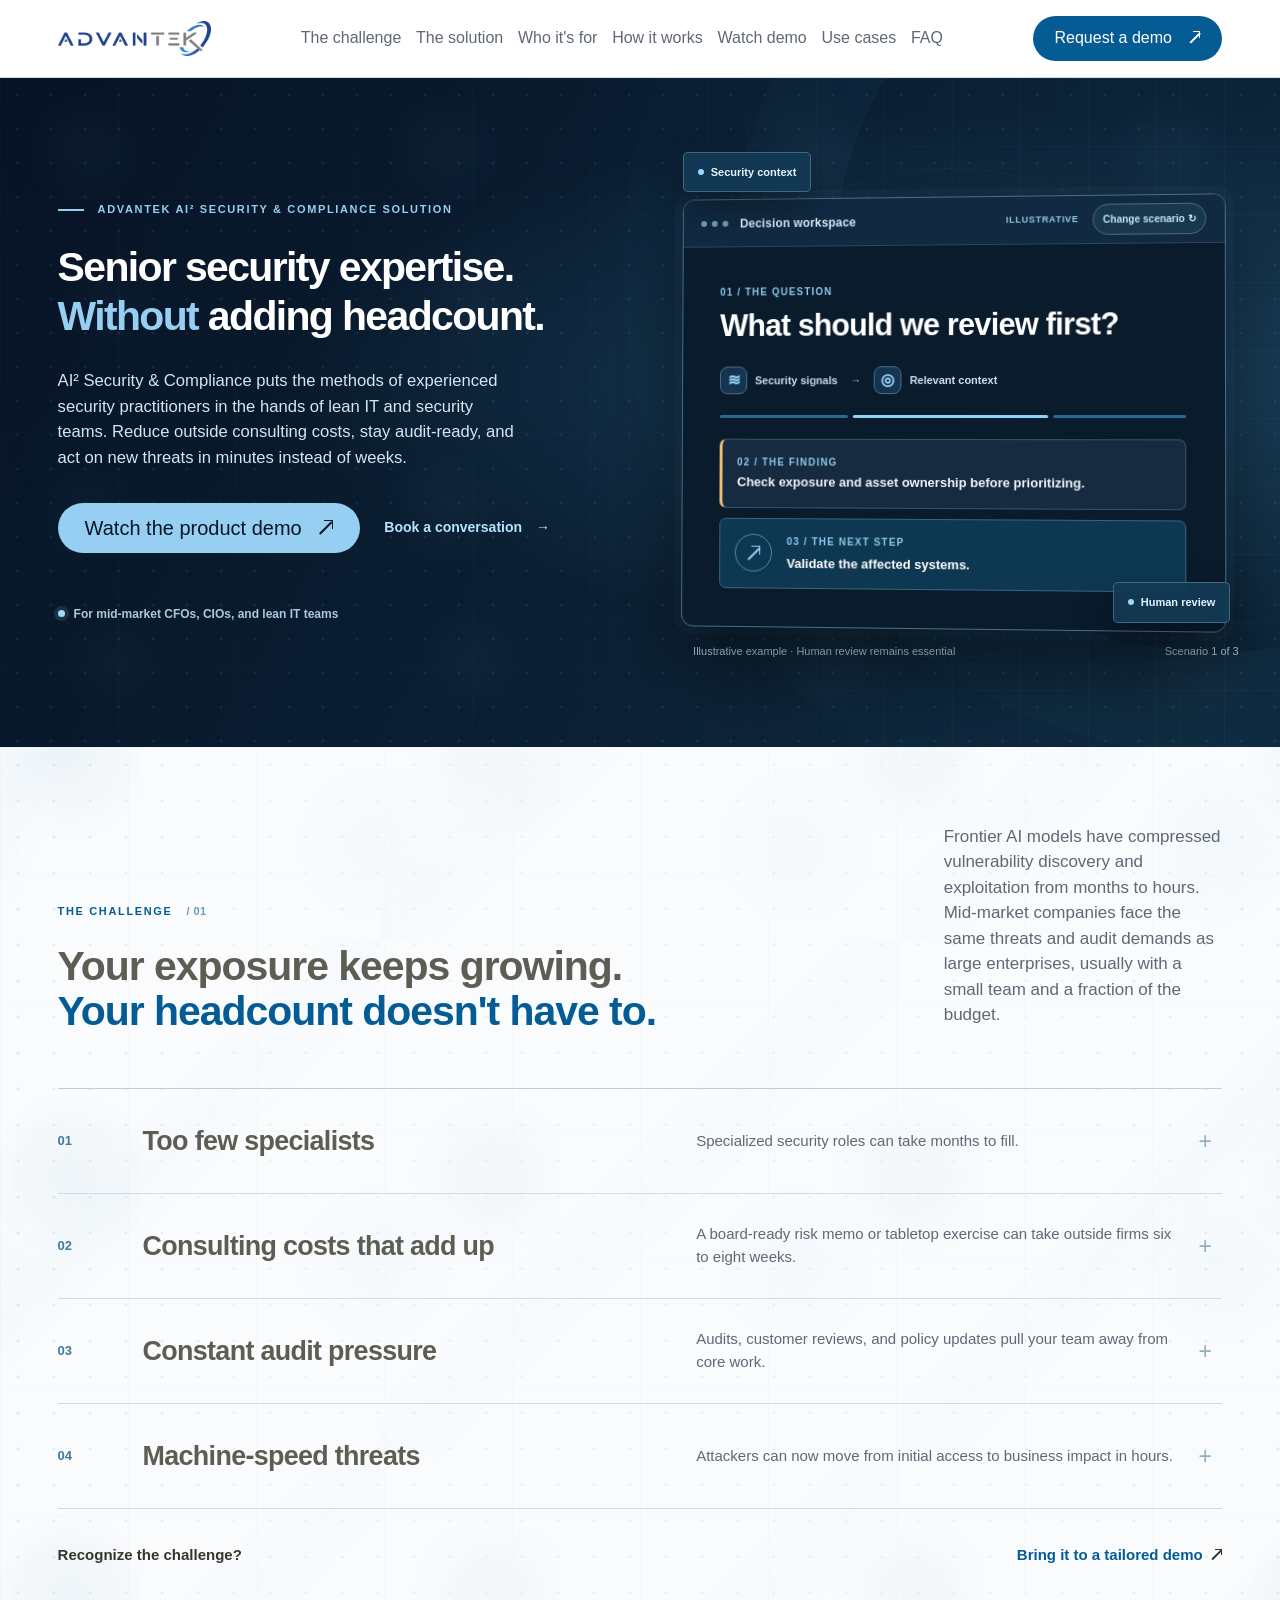
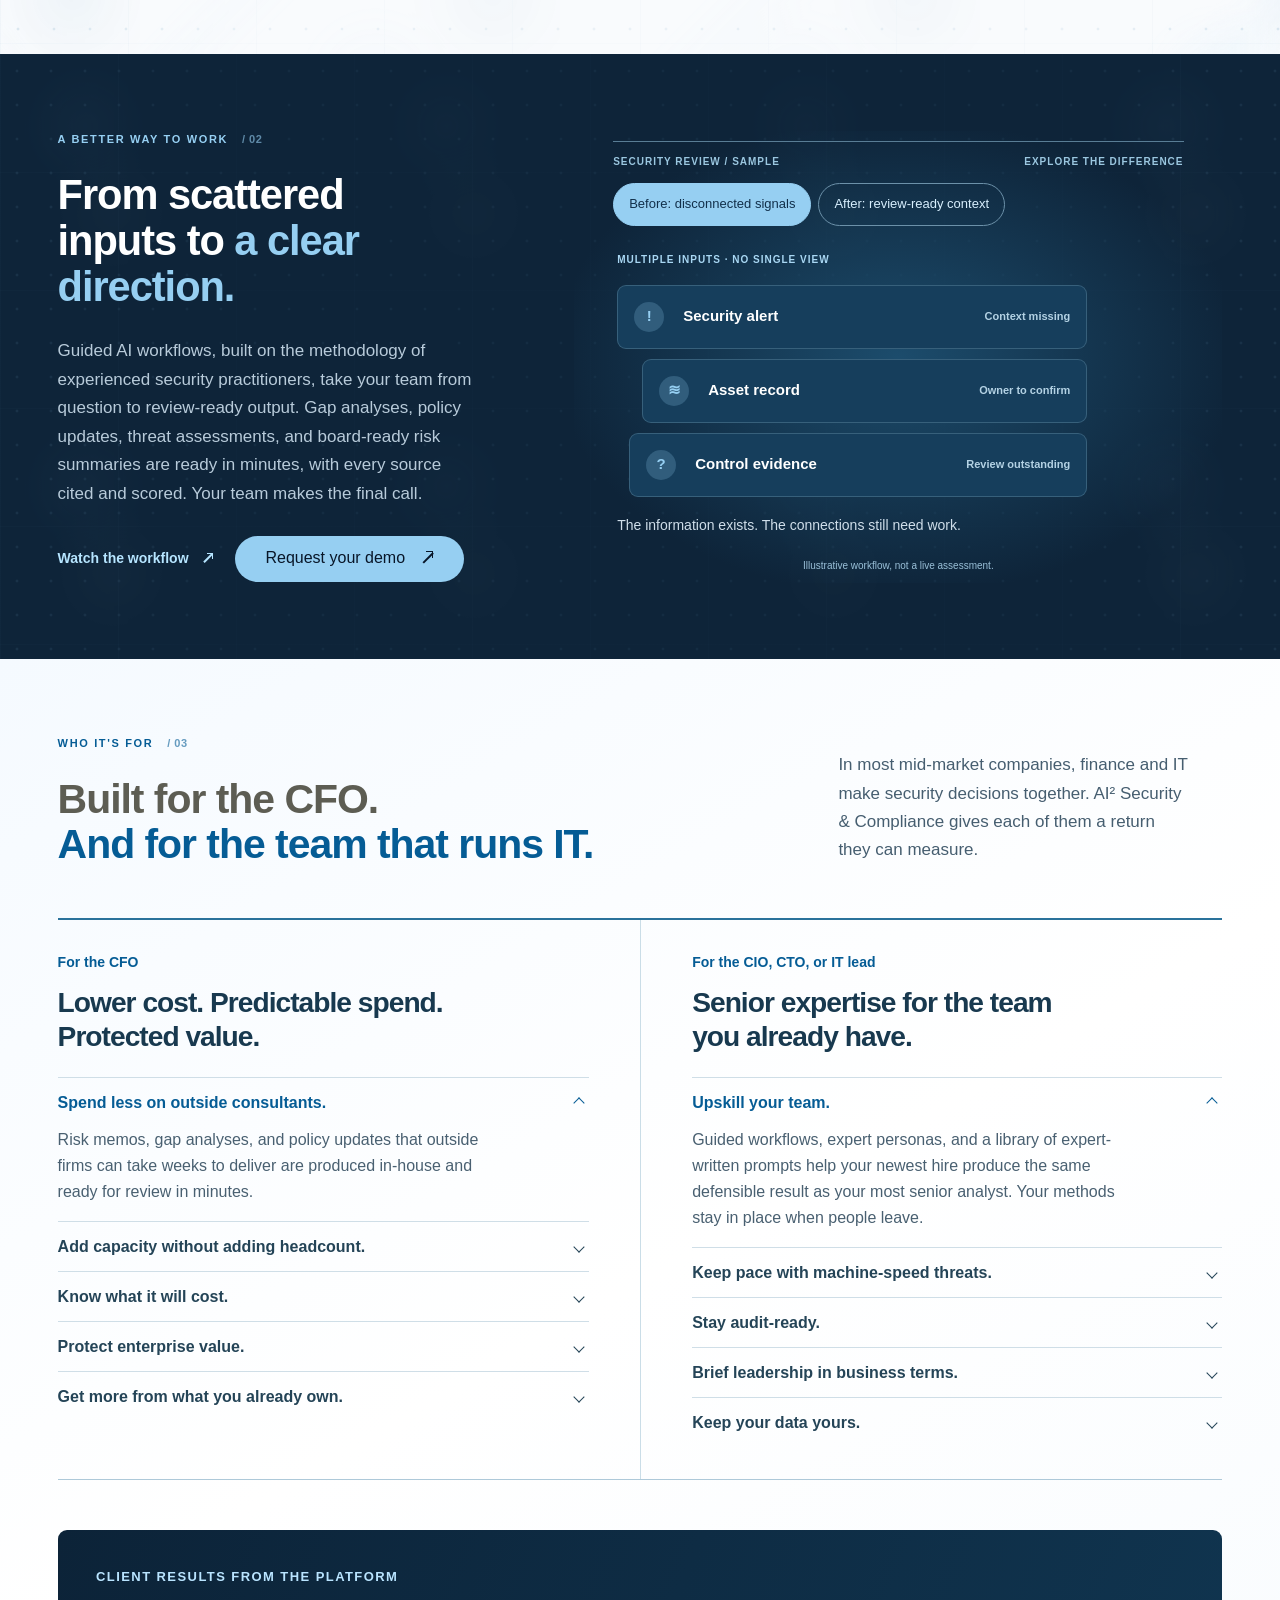
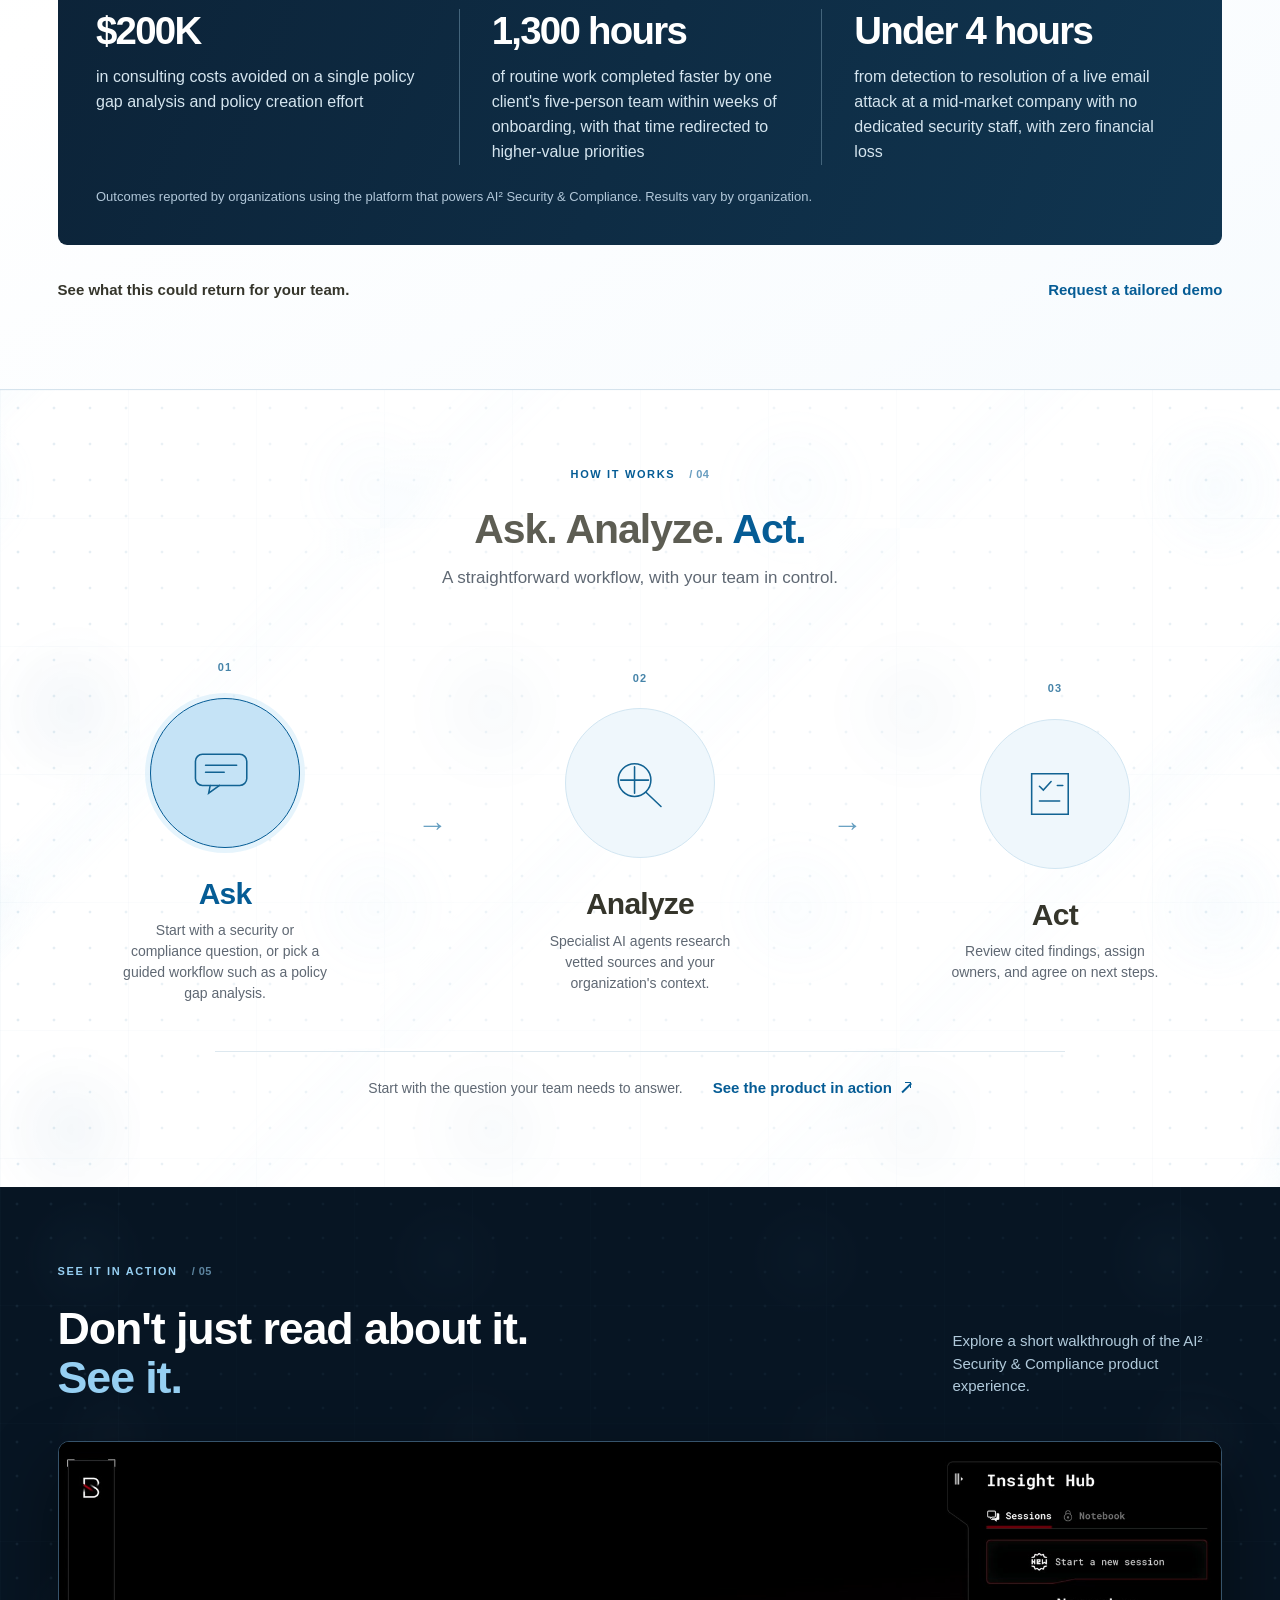
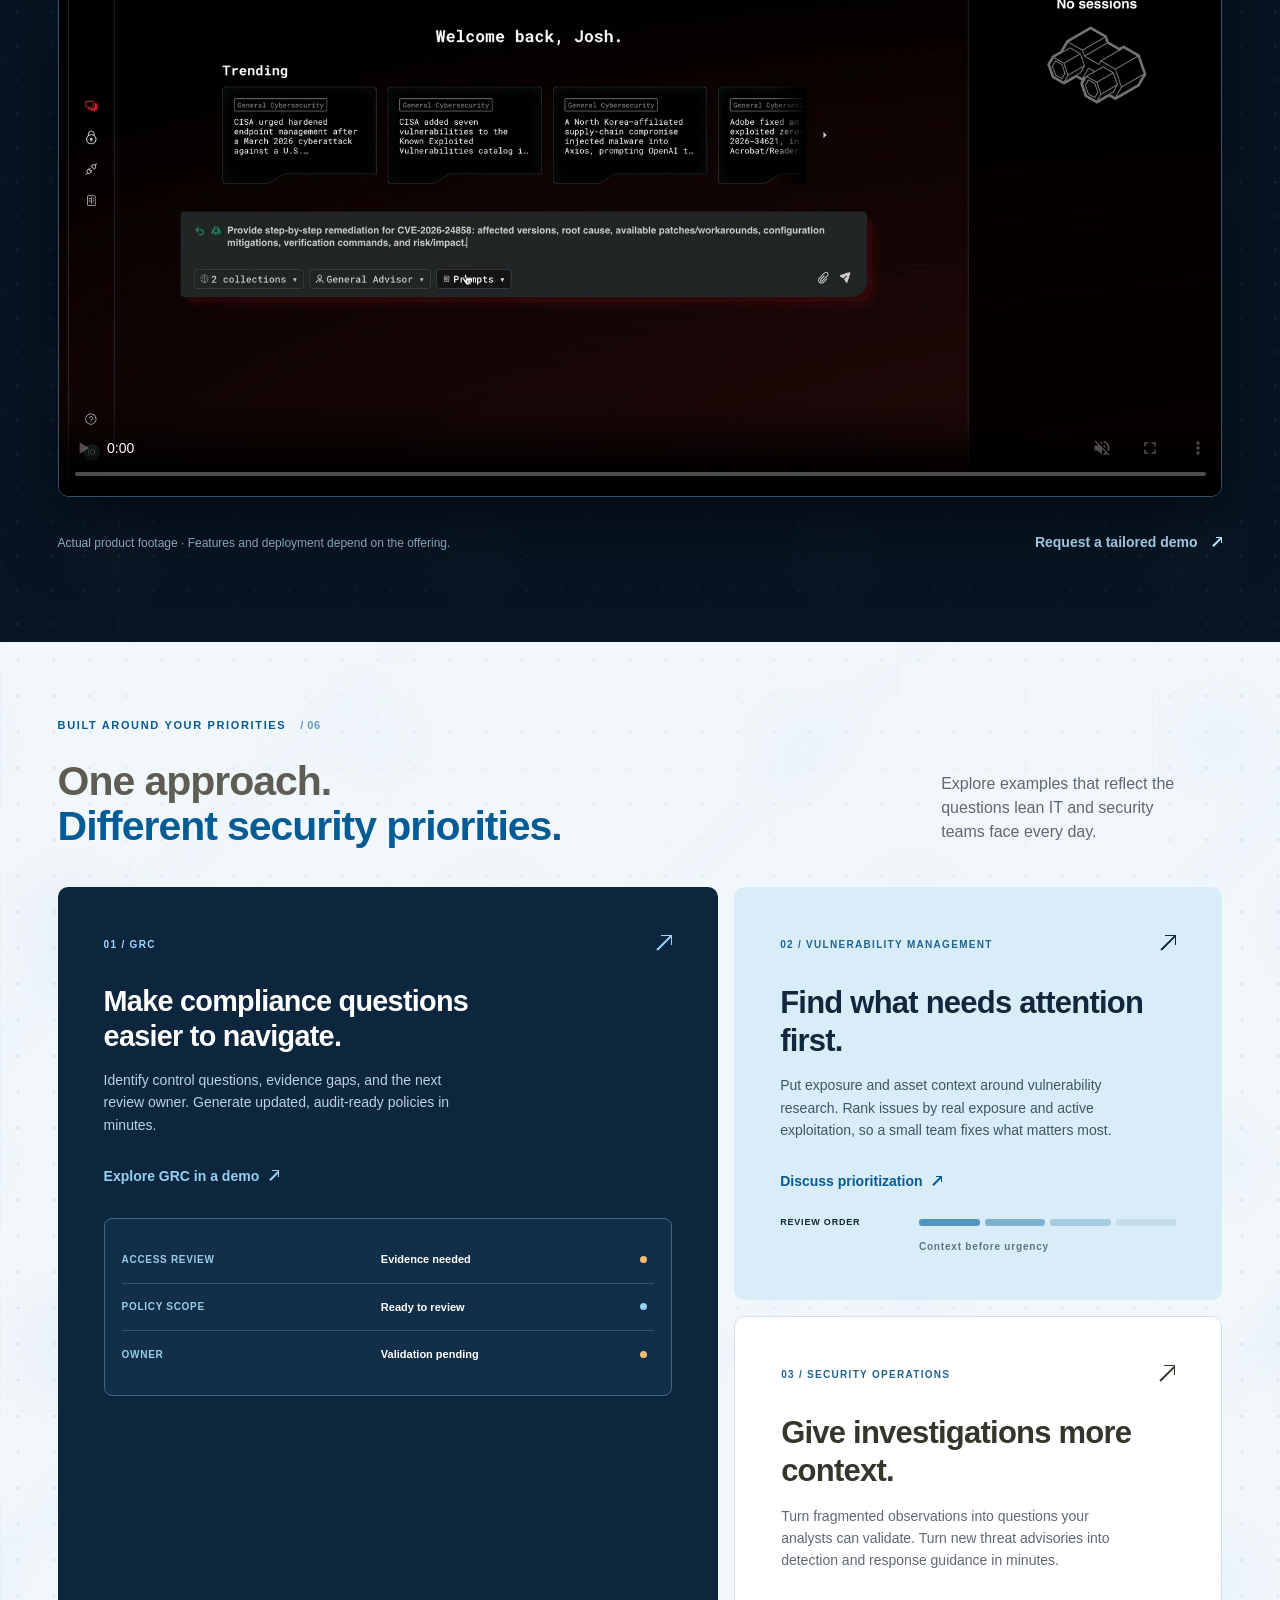
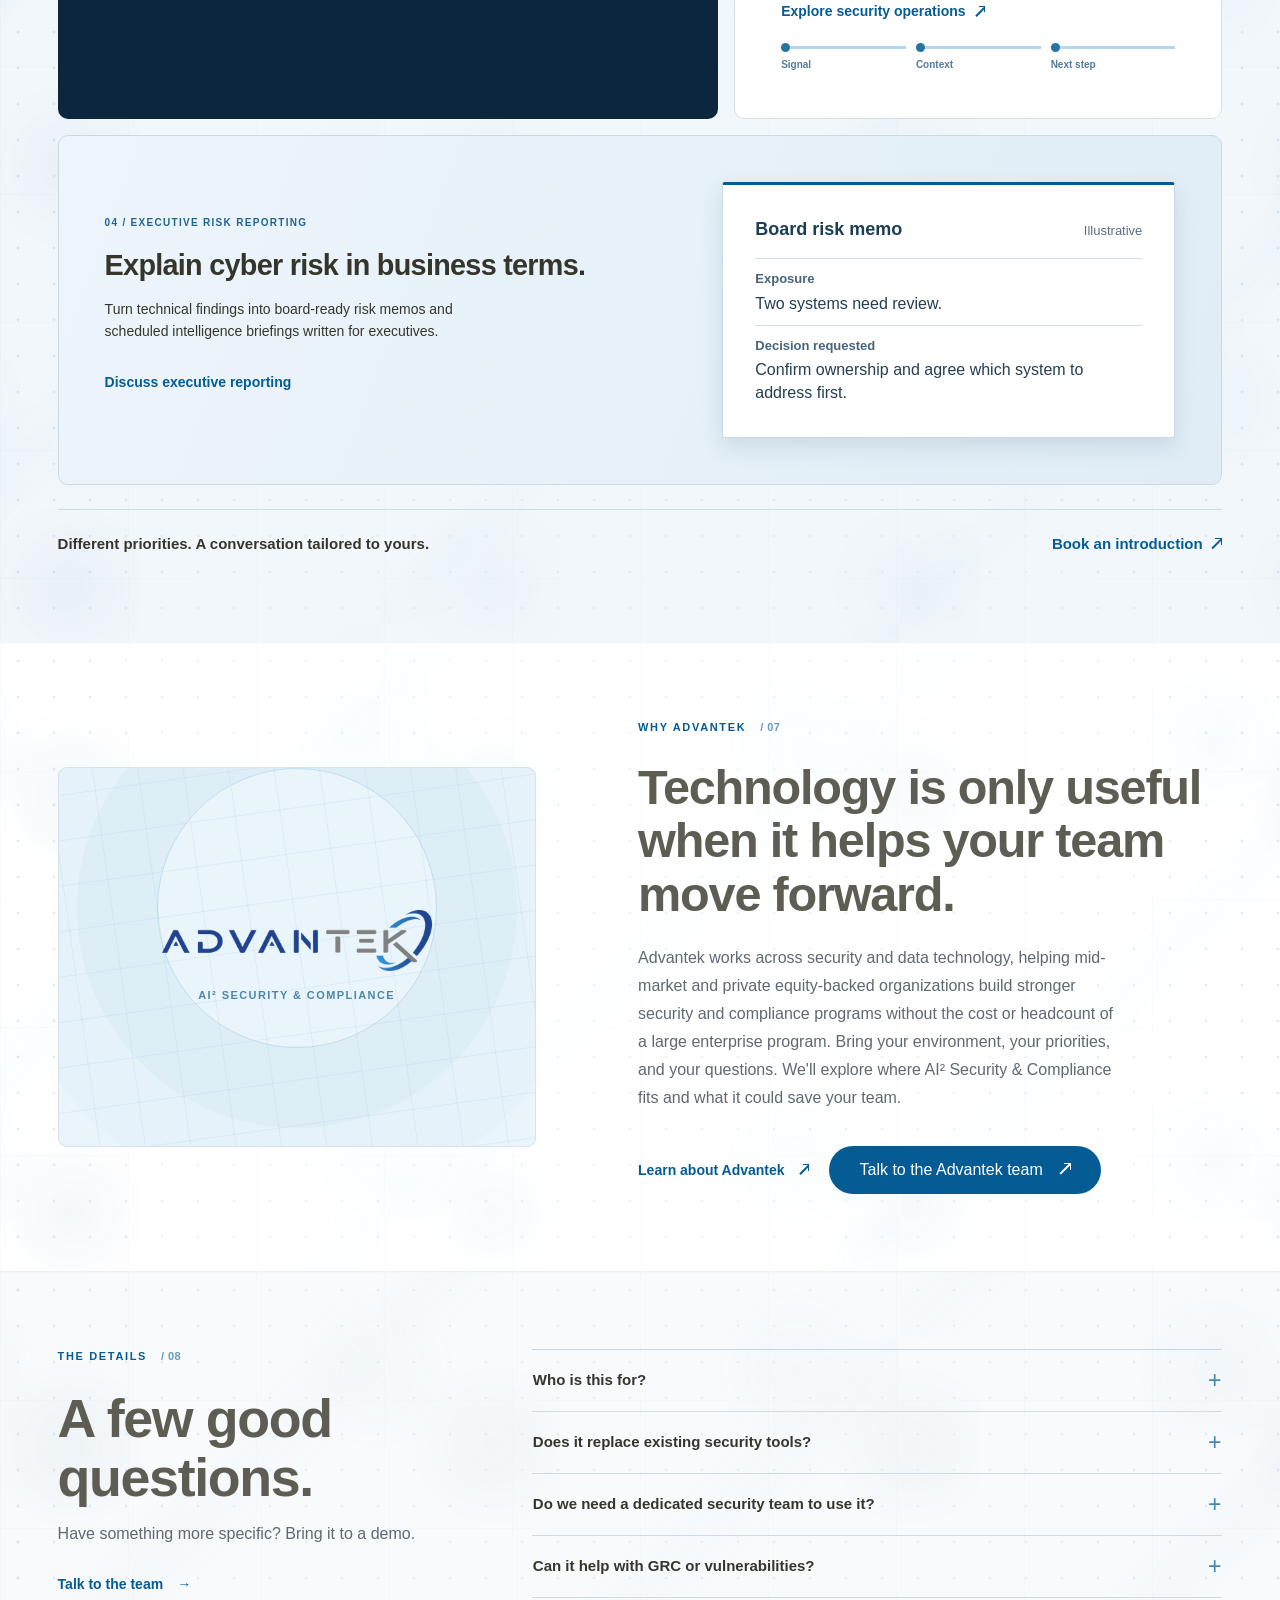
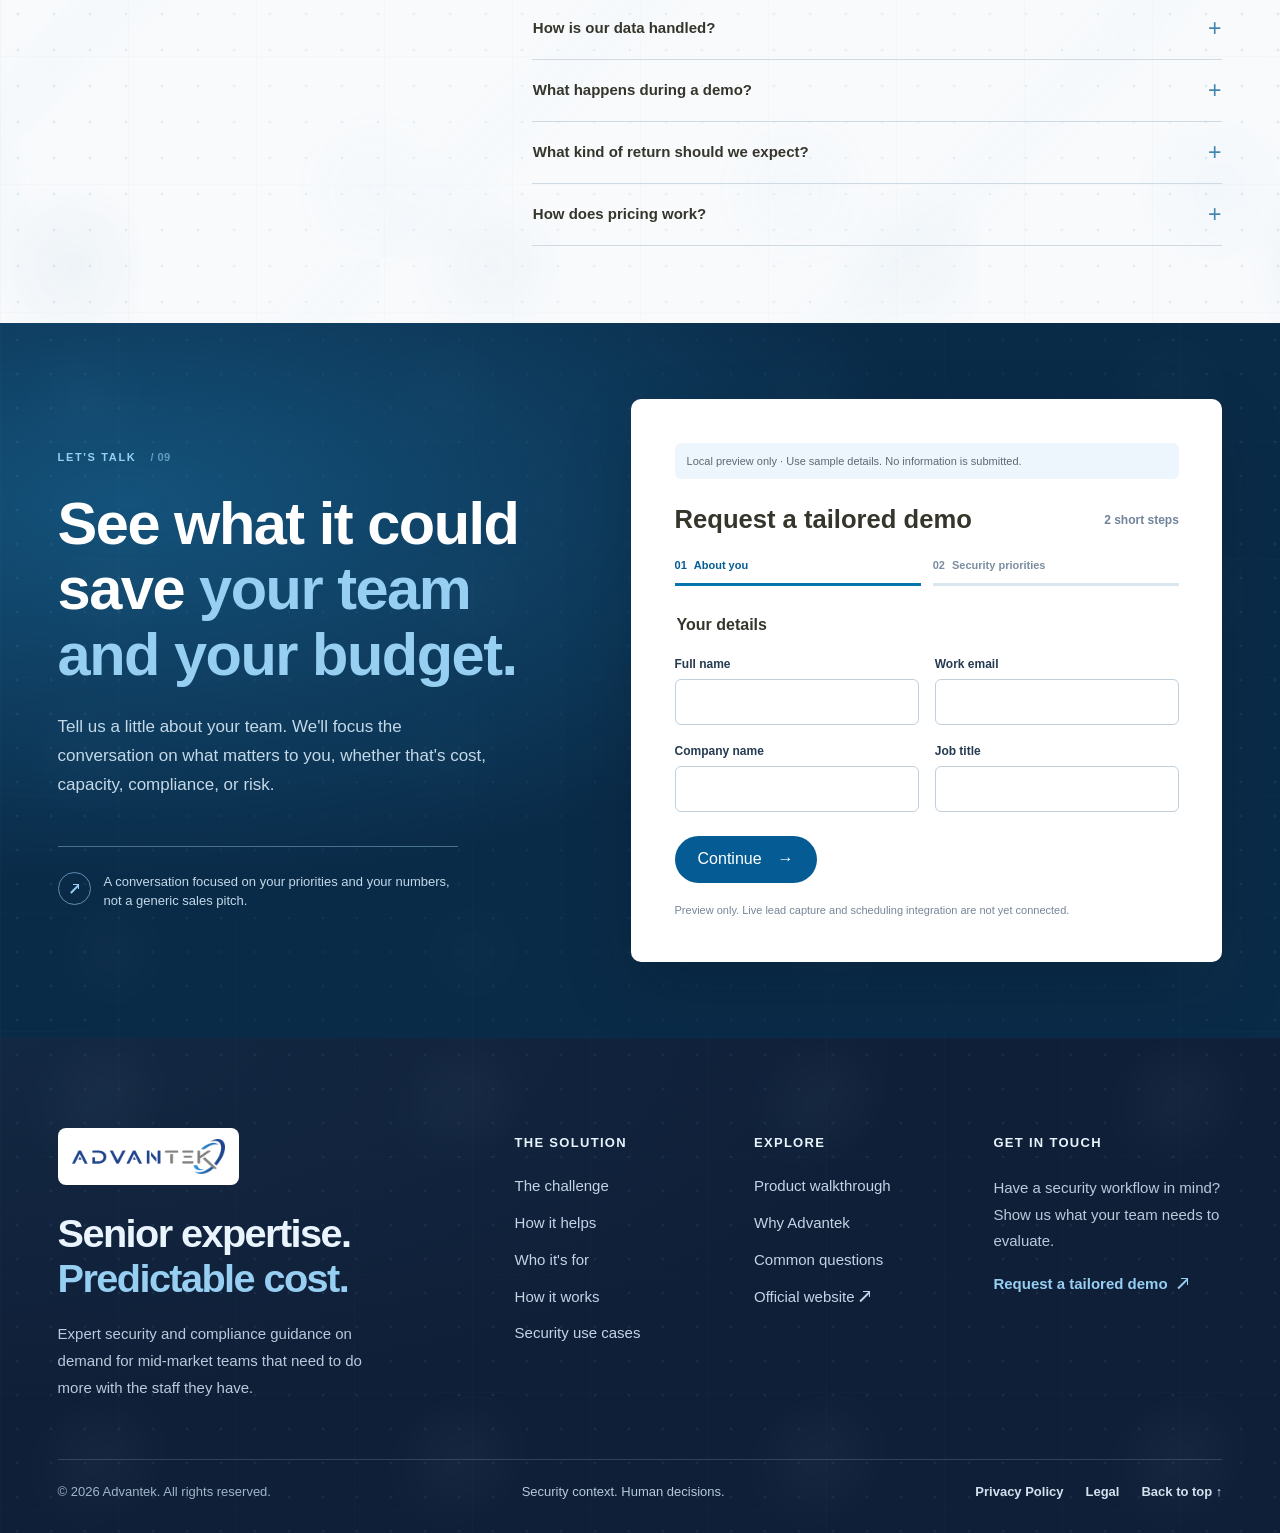
==== commit 7cb2feb1: "Open buyer benefits on hover and match the campaign redlines" ====
--- a/index.html
+++ b/index.html
@@ -11,7 +11,7 @@
   <link rel="stylesheet" href="https://advantekcorp.com/wp-content/uploads/elementor/google-fonts/css/mulish.css?ver=1742470461">
   <link rel="stylesheet" href="styles.css?v=ai2-mid-market-1">
   <script src="hero.js?v=ai2-mid-market-1" defer></script>
-  <script src="funnel.js?v=ai2-mid-market-1" defer></script>
+  <script src="funnel.js?v=buyer-hover-2" defer></script>
 </head>
 <body>
   <a class="skip-link" href="#main-content">Skip to content</a>
@@ -46,7 +46,7 @@
         <div class="hero-copy">
           <p class="eyebrow eyebrow-light"><span class="eyebrow-rule"></span>ADVANTEK AI² SECURITY &amp; COMPLIANCE SOLUTION</p>
           <h1 id="hero-heading">Senior security expertise.<br><em>Without</em> adding headcount.</h1>
-          <p class="hero-intro">AI² Security &amp; Compliance puts the methods of experienced security practitioners in the hands of lean IT and security teams. Reduce outside consulting costs, stay audit-ready, and turn new threat advisories into a plan your team can review.</p>
+          <p class="hero-intro">AI² Security &amp; Compliance puts the methods of experienced security practitioners in the hands of lean IT and security teams. Reduce outside consulting costs, stay audit-ready, and act on new threats in minutes instead of weeks.</p>
           <div class="hero-actions">
             <a class="button button-sky" href="#video-walkthrough">Watch the product demo <span aria-hidden="true"><i class="diagonal-arrow" aria-hidden="true"></i></span></a>
             <a class="text-link light-link" href="#demo">Book a conversation <span aria-hidden="true">→</span></a>
@@ -78,23 +78,23 @@
       <div class="shell">
         <div class="section-lead editorial-lead">
           <div><p class="eyebrow">THE CHALLENGE <span class="counter">/ 01</span></p><h2 id="challenge-title">Your exposure keeps growing.<br><em>Your headcount doesn't have to.</em></h2></div>
-          <p>A new threat advisory can arrive the same week as a customer audit. Mid-market companies face the same threats and audit demands as large enterprises, usually with a small team and a fraction of the budget.</p>
+          <p>Frontier AI models have compressed vulnerability discovery and exploitation from months to hours. Mid-market companies face the same threats and audit demands as large enterprises, usually with a small team and a fraction of the budget.</p>
         </div>
         <div class="challenge-lines" aria-label="Common security challenges">
-          <details class="challenge-line">
+          <details class="challenge-line" name="challenges">
             <summary class="challenge-summary"><span class="item-index">01</span><h3>Too few specialists</h3><p>Specialized security roles can take months to fill.</p><span class="line-symbol" aria-hidden="true">+</span></summary>
             <div class="challenge-detail"><strong>What to explore:</strong> Give the team you already have expert guidance on demand, without a new hire. <a href="#demo" data-priority="Limited security staff or expertise">Discuss team capacity <span aria-hidden="true"><i class="diagonal-arrow" aria-hidden="true"></i></span></a></div>
           </details>
-          <details class="challenge-line">
-            <summary class="challenge-summary"><span class="item-index">02</span><h3>Consulting costs that add up</h3><p>A board-ready risk memo or tabletop exercise can take weeks of outside consulting time.</p><span class="line-symbol" aria-hidden="true">+</span></summary>
-            <div class="challenge-detail"><strong>What to explore:</strong> Prepare first drafts of gap analyses, policies, and risk memos in-house, and save outside firms for the work that needs them. <a href="#demo" data-priority="Reducing consulting and compliance costs">Discuss consulting costs <span aria-hidden="true"><i class="diagonal-arrow" aria-hidden="true"></i></span></a></div>
-          </details>
-          <details class="challenge-line">
+          <details class="challenge-line" name="challenges">
+            <summary class="challenge-summary"><span class="item-index">02</span><h3>Consulting costs that add up</h3><p>A board-ready risk memo or tabletop exercise can take outside firms six to eight weeks.</p><span class="line-symbol" aria-hidden="true">+</span></summary>
+            <div class="challenge-detail"><strong>What to explore:</strong> Handle routine gap analyses, policy updates, and risk memos in minutes, and save outside firms for the work that needs them. <a href="#demo" data-priority="Reducing consulting and compliance costs">Discuss consulting costs <span aria-hidden="true"><i class="diagonal-arrow" aria-hidden="true"></i></span></a></div>
+          </details>
+          <details class="challenge-line" name="challenges">
             <summary class="challenge-summary"><span class="item-index">03</span><h3>Constant audit pressure</h3><p>Audits, customer reviews, and policy updates pull your team away from core work.</p><span class="line-symbol" aria-hidden="true">+</span></summary>
             <div class="challenge-detail"><strong>What to explore:</strong> Identify missing evidence and the questions to take to control owners. Then generate updated policies and audit-ready documentation. <a href="#demo" data-priority="GRC and compliance">Discuss GRC workflows <span aria-hidden="true"><i class="diagonal-arrow" aria-hidden="true"></i></span></a></div>
           </details>
-          <details class="challenge-line">
-            <summary class="challenge-summary"><span class="item-index">04</span><h3>Machine-speed threats</h3><p>New threat advisories can land faster than a small team can investigate them.</p><span class="line-symbol" aria-hidden="true">+</span></summary>
+          <details class="challenge-line" name="challenges">
+            <summary class="challenge-summary"><span class="item-index">04</span><h3>Machine-speed threats</h3><p>Attackers can now move from initial access to business impact in hours.</p><span class="line-symbol" aria-hidden="true">+</span></summary>
             <div class="challenge-detail"><strong>What to explore:</strong> Rank vulnerabilities by real exposure and active exploitation, and turn new threats into a clear plan in minutes. <a href="#demo" data-priority="Vulnerability management">Discuss threat prioritization <span aria-hidden="true"><i class="diagonal-arrow" aria-hidden="true"></i></span></a></div>
           </details>
         </div>
@@ -108,7 +108,7 @@
         <div class="solution-copy">
           <p class="eyebrow eyebrow-light">A BETTER WAY TO WORK <span class="counter">/ 02</span></p>
           <h2 id="solution-title">From scattered inputs to <em>a clear direction.</em></h2>
-          <p>Guided AI workflows, built on the methodology of experienced security practitioners, take your team from question to review-ready output. Gap analyses, policy updates, threat assessments, and board-ready risk summaries can be drafted in minutes, with citations and source scores for review. Your team makes the final call.</p>
+          <p>Guided AI workflows, built on the methodology of experienced security practitioners, take your team from question to review-ready output. Gap analyses, policy updates, threat assessments, and board-ready risk summaries are ready in minutes, with every source cited and scored. Your team makes the final call.</p>
           <div class="solution-actions"><a href="#video-walkthrough" class="text-link light-link">Watch the workflow <span aria-hidden="true"><i class="diagonal-arrow" aria-hidden="true"></i></span></a><a href="#demo" class="button button-sky">Request your demo <span aria-hidden="true"><i class="diagonal-arrow" aria-hidden="true"></i></span></a></div>
         </div>
         <div class="solution-visual" data-auto-cycle="comparison" aria-label="Explore an illustrative before-and-after security review">
@@ -154,23 +154,23 @@
             <p class="buyer-role">For the CFO</p>
             <h3 id="for-finance-title">Lower cost. Predictable spend. Protected value.</h3>
             <div class="buyer-benefits">
-              <details open>
+              <details name="finance-benefits" open>
                 <summary>Spend less on outside consultants.</summary>
-                <p>Risk memos, gap analyses, and policy updates that used to go to outside firms can now be drafted in-house for review.</p>
-              </details>
-              <details>
+                <p>Risk memos, gap analyses, and policy updates that outside firms can take weeks to deliver are produced in-house and ready for review in minutes.</p>
+              </details>
+              <details name="finance-benefits">
                 <summary>Add capacity without adding headcount.</summary>
                 <p>Specialized security roles can take months to fill. Your current team gains senior-level expertise without a new hire.</p>
               </details>
-              <details>
+              <details name="finance-benefits">
                 <summary>Know what it will cost.</summary>
-                <p>Review the annual subscription and any optional services together, so you can compare costs with your current consulting spend.</p>
-              </details>
-              <details>
+                <p>A predictable annual subscription replaces open-ended consulting fees and unpredictable AI usage charges.</p>
+              </details>
+              <details name="finance-benefits">
                 <summary>Protect enterprise value.</summary>
                 <p>Audit-ready documentation and clear risk reporting show your board, investors, auditors, and customers that risk is being managed.</p>
               </details>
-              <details>
+              <details name="finance-benefits">
                 <summary>Get more from what you already own.</summary>
                 <p>It works with the security tools you already pay for, so current investments deliver more before you buy anything new.</p>
               </details>
@@ -180,25 +180,25 @@
             <p class="buyer-role">For the CIO, CTO, or IT lead</p>
             <h3 id="for-it-title">Senior expertise for the team you already have.</h3>
             <div class="buyer-benefits">
-              <details open>
+              <details name="it-benefits" open>
                 <summary>Upskill your team.</summary>
-                <p>Guided workflows, expert personas, and expert-written prompts give newer hires a repeatable method. Your experienced team reviews the result, and the method stays in place when people leave.</p>
-              </details>
-              <details>
+                <p>Guided workflows, expert personas, and a library of expert-written prompts help your newest hire produce the same defensible result as your most senior analyst. Your methods stay in place when people leave.</p>
+              </details>
+              <details name="it-benefits">
                 <summary>Keep pace with machine-speed threats.</summary>
-                <p>Specialist workflows help your team draft a threat assessment in minutes and rank vulnerabilities by real exposure and active exploitation.</p>
-              </details>
-              <details>
+                <p>Threat assessments that can take a senior analyst three to five days are completed in minutes, and vulnerabilities are ranked by real exposure and active exploitation.</p>
+              </details>
+              <details name="it-benefits">
                 <summary>Stay audit-ready.</summary>
                 <p>Run gap analyses against HIPAA, CMMC 2.0, ISO 27001, NIST, and CIS Controls, then generate updated policies and audit-ready documentation.</p>
               </details>
-              <details>
+              <details name="it-benefits">
                 <summary>Brief leadership in business terms.</summary>
-                <p>Turn technical findings into board-ready risk summaries for scheduled intelligence briefings, with sources your team can review.</p>
-              </details>
-              <details>
+                <p>Turn technical findings into board-ready risk summaries and scheduled intelligence briefings, with every source cited and scored.</p>
+              </details>
+              <details name="it-benefits">
                 <summary>Keep your data yours.</summary>
-                <p>Connect supported security tools through your own API keys. Review data ownership, retention, and model-training terms for your configuration with Advantek.</p>
+                <p>Your prompts and outputs stay your own and are never used to train the models. Connect more than 50 security tools through your own API keys.</p>
               </details>
             </div>
           </article>
@@ -206,9 +206,9 @@
         <div class="audience-results" aria-labelledby="results-title">
           <h3 id="results-title">CLIENT RESULTS FROM THE PLATFORM</h3>
           <dl class="results-strip">
-            <div><dt>$200K</dt><dd>in consulting costs avoided on one policy gap analysis and policy creation engagement.</dd></div>
-            <div><dt>1,300 hours</dt><dd>of routine work recovered by one five-person team within weeks of onboarding.</dd></div>
-            <div><dt>Under 4 hours</dt><dd>from detection to resolution of one live email attack, with zero financial loss reported.</dd></div>
+            <div><dt>$200K</dt><dd>in consulting costs avoided on a single policy gap analysis and policy creation effort</dd></div>
+            <div><dt>1,300 hours</dt><dd>of routine work completed faster by one client's five-person team within weeks of onboarding, with that time redirected to higher-value priorities</dd></div>
+            <div><dt>Under 4 hours</dt><dd>from detection to resolution of a live email attack at a mid-market company with no dedicated security staff, with zero financial loss</dd></div>
           </dl>
           <p class="results-source">Outcomes reported by organizations using the platform that powers AI² Security &amp; Compliance. Results vary by organization.</p>
         </div>
@@ -254,7 +254,7 @@
           <article class="use-tile use-tile-feature">
             <div class="tile-heading"><span class="tile-index">01 / GRC</span><span class="tile-symbol" aria-hidden="true"><i class="diagonal-arrow" aria-hidden="true"></i></span></div>
             <h3>Make compliance questions easier to navigate.</h3>
-            <p>Identify control questions, evidence gaps, and the next review owner. Draft policy updates in minutes for your control owners to validate.</p>
+            <p>Identify control questions, evidence gaps, and the next review owner. Generate updated, audit-ready policies in minutes.</p>
             <a class="tile-cta" href="#demo" data-priority="GRC and compliance">Explore GRC in a demo <span aria-hidden="true"><i class="diagonal-arrow" aria-hidden="true"></i></span></a><div class="tile-graphic control-graphic" aria-hidden="true"><div><span>ACCESS REVIEW</span><b>Evidence needed</b><i class="control-dot amber"></i></div><div><span>POLICY SCOPE</span><b>Ready to review</b><i class="control-dot blue"></i></div><div><span>OWNER</span><b>Validation pending</b><i class="control-dot amber"></i></div></div>
           </article>
           <article class="use-tile use-tile-secondary">
@@ -266,14 +266,14 @@
           <article class="use-tile use-tile-tertiary">
             <div class="tile-heading"><span class="tile-index">03 / SECURITY OPERATIONS</span><span class="tile-symbol" aria-hidden="true"><i class="diagonal-arrow" aria-hidden="true"></i></span></div>
             <h3>Give investigations more context.</h3>
-            <p>Turn fragmented observations into questions your analysts can validate. Use new threat advisories to draft detection and response guidance in minutes.</p>
+            <p>Turn fragmented observations into questions your analysts can validate. Turn new threat advisories into detection and response guidance in minutes.</p>
             <a class="tile-cta" href="#demo" data-priority="Security operations">Explore security operations <span aria-hidden="true"><i class="diagonal-arrow" aria-hidden="true"></i></span></a><div class="timeline-graphic" aria-hidden="true"><span></span><span></span><span></span><strong>Signal</strong><strong>Context</strong><strong>Next step</strong></div>
           </article>
           <article class="use-tile executive-tile">
             <div>
               <div class="tile-heading"><span class="tile-index">04 / EXECUTIVE RISK REPORTING</span></div>
               <h3>Explain cyber risk in business terms.</h3>
-              <p>Turn technical findings into board-ready risk memos for scheduled executive intelligence briefings.</p>
+              <p>Turn technical findings into board-ready risk memos and scheduled intelligence briefings written for executives.</p>
               <a class="tile-cta" href="#demo" data-priority="Executive risk visibility">Discuss executive reporting</a>
             </div>
             <figure class="board-memo">
@@ -302,37 +302,37 @@
       <div class="shell faq-layout">
         <div class="faq-intro"><p class="eyebrow">THE DETAILS <span class="counter">/ 08</span></p><h2 id="faq-title">A few good questions.</h2><p>Have something more specific? Bring it to a demo.</p><a class="text-link" href="#demo">Talk to the team <span aria-hidden="true">→</span></a></div>
         <div class="faq-questions">
-          <details>
+          <details name="faq">
             <summary>Who is this for?<span aria-hidden="true">+</span></summary>
             <p>Mid-market and private equity-backed organizations with lean IT and security teams, including the CFOs, CIOs, CTOs, and IT leaders responsible for security, risk, and compliance decisions.</p>
           </details>
-          <details>
+          <details name="faq">
             <summary>Does it replace existing security tools?<span aria-hidden="true">+</span></summary>
-            <p>No. The platform offers more than 50 integrations using your own API keys. Confirm which of your existing tools and workflows are supported in the Advantek configuration you are evaluating.</p>
-          </details>
-          <details>
+            <p>No. It works alongside the tools you already own and connects to more than 50 security tools through your own API keys, so you get more value from existing investments. Specific integrations and workflows should be confirmed with Advantek.</p>
+          </details>
+          <details name="faq">
             <summary>Do we need a dedicated security team to use it?<span aria-hidden="true">+</span></summary>
-            <p>No. Guided workflows, expert personas, and expert-written prompts give IT generalists a structured way to draft a policy review or threat assessment. Your team validates the findings and owns the decision.</p>
-          </details>
-          <details>
+            <p>No. Guided workflows, expert personas, and a library of expert-written prompts help IT generalists produce senior-level work. Organizations with no dedicated security staff use the platform today.</p>
+          </details>
+          <details name="faq">
             <summary>Can it help with GRC or vulnerabilities?<span aria-hidden="true">+</span></summary>
             <p>Yes. Teams use it to run gap analyses and policy updates against frameworks such as HIPAA, CMMC 2.0, ISO 27001, NIST, and CIS Controls, and to prioritize vulnerabilities by real-world exposure. A demo can show the available capabilities and what your team would need to validate.</p>
           </details>
-          <details>
+          <details name="faq">
             <summary>How is our data handled?<span aria-hidden="true">+</span></summary>
-            <p>Ask Advantek how your prompts and outputs are stored, who can access them, and what model-training terms apply to your configuration. Review data ownership, retention, and contractual safeguards as part of your evaluation.</p>
-          </details>
-          <details>
+            <p>Your prompts and outputs stay your own and are not used to train the underlying models. Data handling, deployment options, and contractual safeguards depend on the proposed configuration. Ask Advantek for the specifics during your evaluation.</p>
+          </details>
+          <details name="faq">
             <summary>What happens during a demo?<span aria-hidden="true">+</span></summary>
             <p>We'll discuss your priorities, walk through a relevant product experience, outline the potential cost and time savings for your team, and identify the next steps for your environment.</p>
           </details>
-          <details>
+          <details name="faq">
             <summary>What kind of return should we expect?<span aria-hidden="true">+</span></summary>
             <p>It depends on how much security and compliance work you currently outsource, defer, or would need to hire for. During a demo, we'll estimate the return using your own workload, including consulting spend, staff time, and audit preparation.</p>
           </details>
-          <details>
+          <details name="faq">
             <summary>How does pricing work?<span aria-hidden="true">+</span></summary>
-            <p>Ask Advantek for an annual subscription quote based on your requirements and deployment. The proposal should identify the included workflows, any usage charges, and optional services.</p>
+            <p>The platform is offered as a predictable annual subscription, with optional services available as your needs grow. Contact Advantek for pricing based on your requirements and deployment needs.</p>
           </details>
         </div>
       </div>
